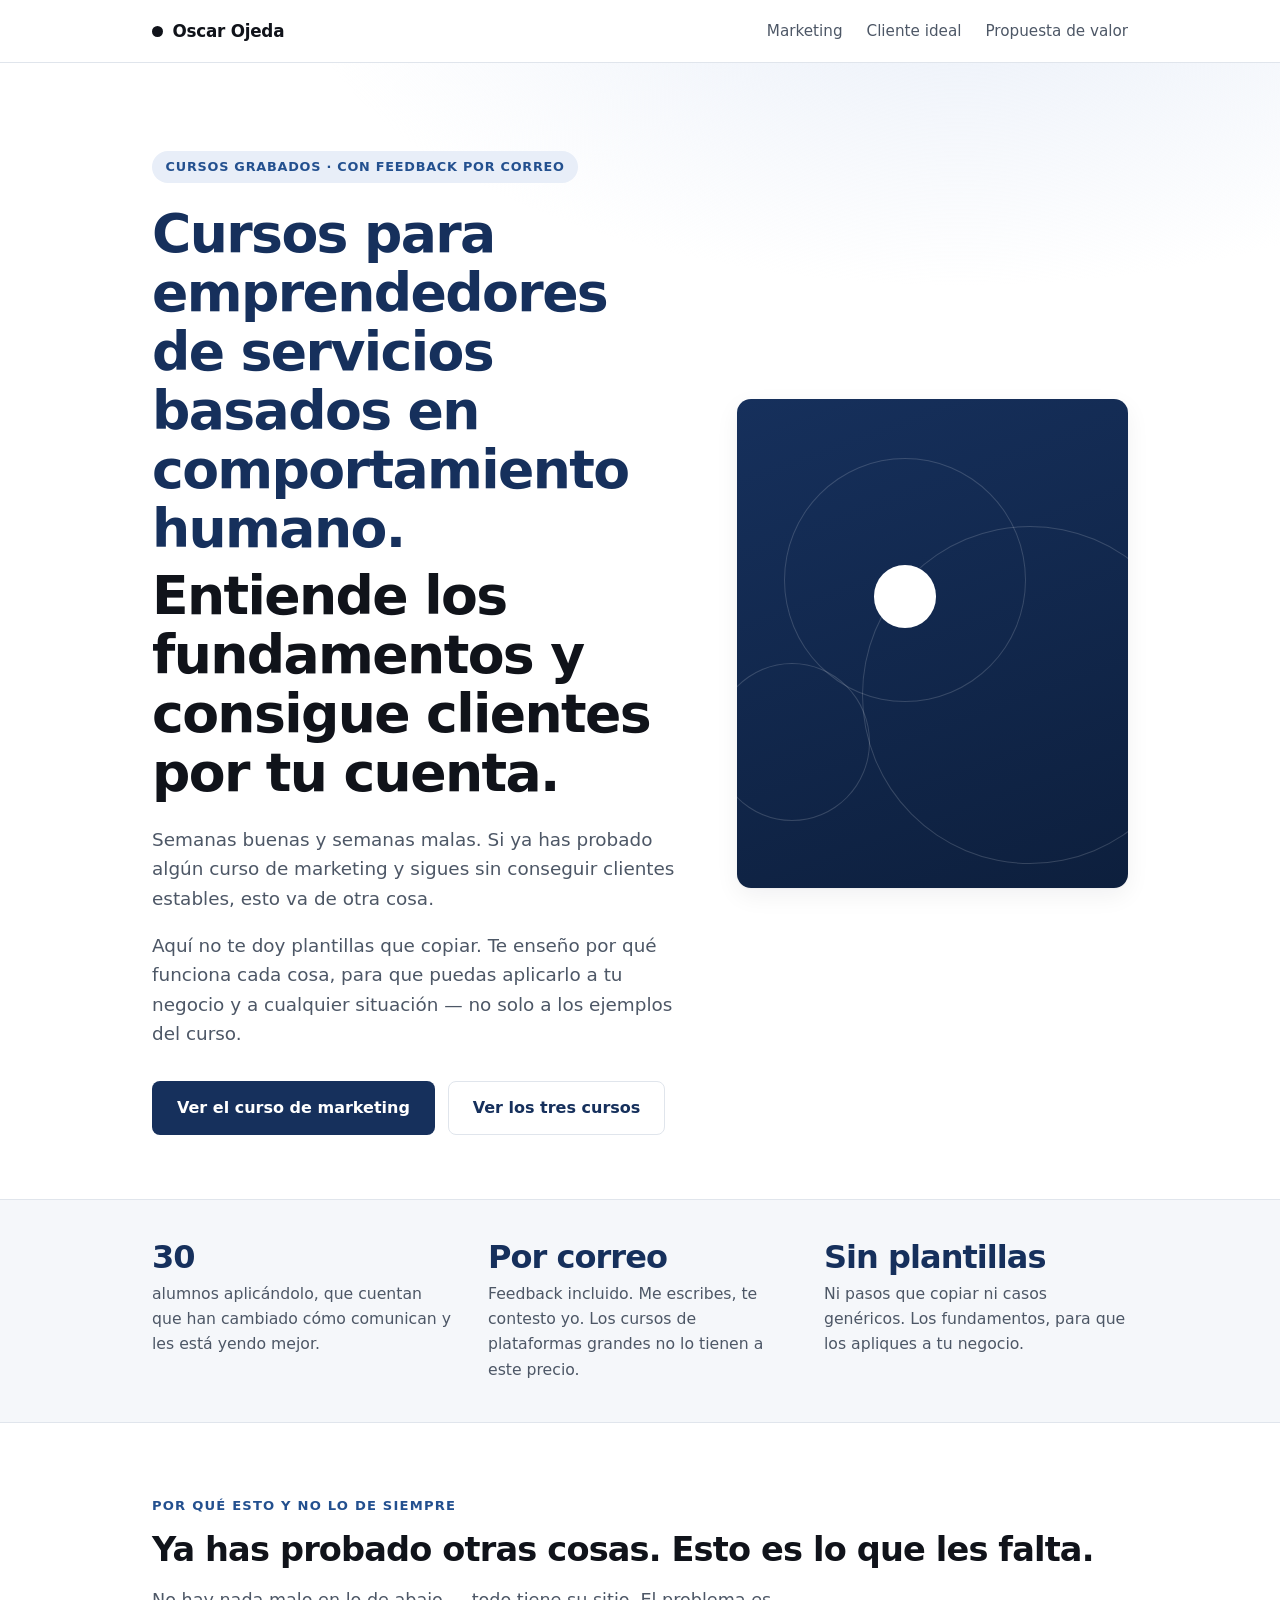
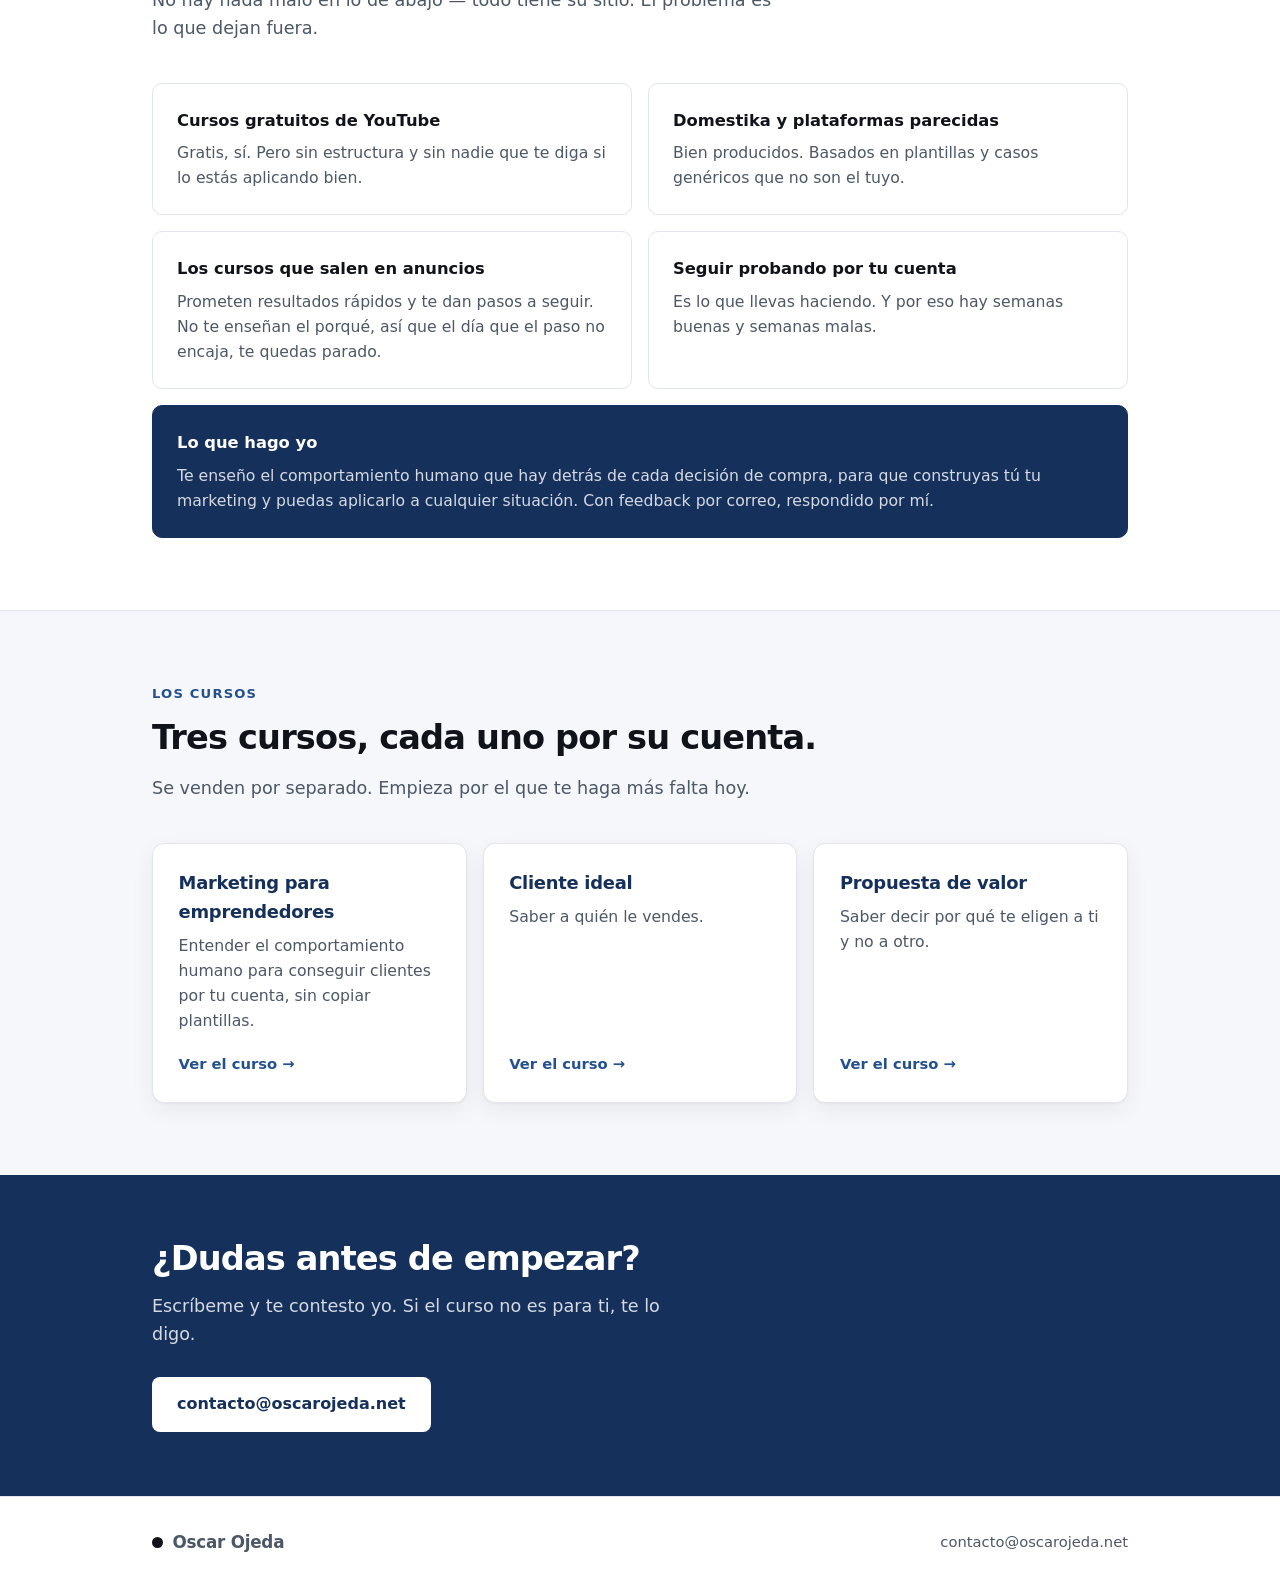
==== index.html @ 2d42b80d "La portada Portada real con el material de marca.md: titular, pruebas, comparación con las alternati" ====
<!doctype html>
<html lang="es">
<head>
<meta charset="utf-8">
<meta name="viewport" content="width=device-width, initial-scale=1">
<title>Oscar Ojeda — Cursos de marketing para emprendedores de servicios</title>
<meta name="description" content="Cursos para emprendedores de servicios basados en comportamiento humano. Sin plantillas que copiar: entiende los fundamentos y consigue clientes por tu cuenta.">
<style>
  :root {
    color-scheme: light;
    --fondo: #ffffff;
    --fondo-suave: #f5f7fa;
    --texto: #10131a;
    --texto-suave: #4d5766;
    --azul: #16305c;
    --azul-medio: #23508f;
    --azul-claro: #e8eef8;
    --linea: #e0e5ec;
    --sombra: 0 1px 2px rgba(16, 19, 26, 0.04), 0 8px 24px rgba(16, 19, 26, 0.06);
  }

  * { box-sizing: border-box; }
  html, body { margin: 0; padding: 0; }

  body {
    background: var(--fondo);
    color: var(--texto);
    font-family: system-ui, -apple-system, "Segoe UI", Roboto, "Helvetica Neue", Arial, sans-serif;
    font-size: 17px;
    line-height: 1.6;
    -webkit-font-smoothing: antialiased;
  }

  .contenedor {
    max-width: 64rem;
    margin: 0 auto;
    padding: 0 1.5rem;
  }

  .estrecho { max-width: 44rem; }

  a { color: inherit; }

  /* ---------- Cabecera ---------- */

  header {
    border-bottom: 1px solid var(--linea);
    position: sticky;
    top: 0;
    background: rgba(255, 255, 255, 0.92);
    backdrop-filter: blur(8px);
    z-index: 10;
  }

  .barra {
    display: flex;
    align-items: center;
    justify-content: space-between;
    gap: 1rem;
    padding: 1.1rem 0;
  }

  .marca {
    display: flex;
    align-items: center;
    gap: 0.6rem;
    font-weight: 600;
    font-size: 1.05rem;
    letter-spacing: -0.015em;
    text-decoration: none;
  }

  .punto {
    width: 11px;
    height: 11px;
    border-radius: 50%;
    background: var(--texto);
    flex-shrink: 0;
  }

  .barra nav {
    display: flex;
    gap: 1.5rem;
    font-size: 0.95rem;
  }

  .barra nav a {
    color: var(--texto-suave);
    text-decoration: none;
  }

  .barra nav a:hover { color: var(--azul-medio); }

  /* ---------- Hero ---------- */

  .hero {
    padding: 5.5rem 0 4rem;
    background:
      radial-gradient(60rem 30rem at 75% -10%, var(--azul-claro), transparent 70%),
      var(--fondo);
  }

  .hero-rejilla {
    display: grid;
    grid-template-columns: 1.15fr 0.85fr;
    gap: 3.5rem;
    align-items: center;
  }

  .etiqueta {
    display: inline-block;
    font-size: 0.8rem;
    font-weight: 600;
    letter-spacing: 0.06em;
    text-transform: uppercase;
    color: var(--azul-medio);
    background: var(--azul-claro);
    border-radius: 100px;
    padding: 0.35rem 0.85rem;
    margin-bottom: 1.4rem;
  }

  h1 {
    font-size: clamp(2.1rem, 4.6vw, 3.35rem);
    line-height: 1.1;
    letter-spacing: -0.03em;
    font-weight: 650;
    margin: 0 0 1.4rem;
    color: var(--azul);
  }

  h1 .remate {
    display: block;
    color: var(--texto);
    margin-top: 0.5rem;
  }

  .hero p {
    font-size: 1.15rem;
    color: var(--texto-suave);
    margin: 0 0 1.1rem;
  }

  .hero p:last-of-type { margin-bottom: 2rem; }

  .botones {
    display: flex;
    flex-wrap: wrap;
    gap: 0.8rem;
  }

  .boton {
    display: inline-block;
    padding: 0.85rem 1.5rem;
    border-radius: 8px;
    font-weight: 600;
    font-size: 1rem;
    text-decoration: none;
    border: 1px solid transparent;
  }

  .boton-primario {
    background: var(--azul);
    color: #ffffff;
  }

  .boton-primario:hover { background: var(--azul-medio); }

  .boton-secundario {
    background: var(--fondo);
    color: var(--azul);
    border-color: var(--linea);
  }

  .boton-secundario:hover { border-color: var(--azul-medio); }

  /* Composición gráfica del hero (el punto como identidad) */

  .figura {
    position: relative;
    aspect-ratio: 4 / 5;
    border-radius: 14px;
    background: linear-gradient(160deg, var(--azul) 0%, #0d1f3d 100%);
    overflow: hidden;
    box-shadow: var(--sombra);
  }

  .figura span {
    position: absolute;
    border-radius: 50%;
    border: 1px solid rgba(255, 255, 255, 0.16);
  }

  .aro-1 { width: 62%; height: 0; padding-bottom: 62%; top: 12%; left: 12%; }
  .aro-2 { width: 86%; height: 0; padding-bottom: 86%; top: 26%; left: 32%; }
  .aro-3 { width: 40%; height: 0; padding-bottom: 40%; top: 54%; left: -6%; }

  .figura .lleno {
    width: 16%;
    height: 0;
    padding-bottom: 16%;
    top: 34%;
    left: 35%;
    background: #ffffff;
    border: 0;
  }

  /* ---------- Pruebas ---------- */

  .pruebas {
    border-top: 1px solid var(--linea);
    border-bottom: 1px solid var(--linea);
    background: var(--fondo-suave);
    padding: 2.5rem 0;
  }

  .pruebas-rejilla {
    display: grid;
    grid-template-columns: repeat(3, 1fr);
    gap: 2rem;
  }

  .prueba .cifra {
    font-size: 2rem;
    font-weight: 650;
    letter-spacing: -0.03em;
    color: var(--azul);
    line-height: 1.1;
    display: block;
    margin-bottom: 0.35rem;
  }

  .prueba p {
    margin: 0;
    color: var(--texto-suave);
    font-size: 0.98rem;
  }

  /* ---------- Secciones ---------- */

  section.bloque { padding: 4.5rem 0; }

  .titulillo {
    font-size: 0.82rem;
    text-transform: uppercase;
    letter-spacing: 0.09em;
    font-weight: 600;
    color: var(--azul-medio);
    margin: 0 0 0.9rem;
  }

  h2 {
    font-size: clamp(1.55rem, 3vw, 2.1rem);
    line-height: 1.2;
    letter-spacing: -0.025em;
    font-weight: 650;
    margin: 0 0 1rem;
    color: var(--texto);
  }

  .entradilla {
    font-size: 1.1rem;
    color: var(--texto-suave);
    margin: 0 0 2.5rem;
    max-width: 40rem;
  }

  /* Alternativas */

  .alternativas {
    display: grid;
    grid-template-columns: repeat(2, 1fr);
    gap: 1rem;
  }

  .alternativa {
    padding: 1.5rem;
    background: var(--fondo);
    border: 1px solid var(--linea);
    border-radius: 10px;
  }

  .alternativa h3 {
    font-size: 1.02rem;
    font-weight: 600;
    margin: 0 0 0.4rem;
  }

  .alternativa p {
    margin: 0;
    color: var(--texto-suave);
    font-size: 0.98rem;
  }

  .alternativa.propia {
    background: var(--azul);
    border-color: var(--azul);
    color: #ffffff;
    grid-column: 1 / -1;
  }

  .alternativa.propia h3 { color: #ffffff; }

  .alternativa.propia p { color: rgba(255, 255, 255, 0.82); }

  /* Cursos */

  .cursos { background: var(--fondo-suave); border-top: 1px solid var(--linea); }

  .lista-cursos {
    display: grid;
    grid-template-columns: repeat(3, 1fr);
    gap: 1rem;
  }

  .curso {
    display: flex;
    flex-direction: column;
    padding: 1.6rem;
    background: var(--fondo);
    border: 1px solid var(--linea);
    border-radius: 12px;
    text-decoration: none;
    color: inherit;
    box-shadow: var(--sombra);
  }

  .curso:hover { border-color: var(--azul-medio); }

  .curso h3 {
    font-size: 1.12rem;
    font-weight: 600;
    margin: 0 0 0.4rem;
    color: var(--azul);
    letter-spacing: -0.015em;
  }

  .curso p {
    margin: 0 0 1.2rem;
    color: var(--texto-suave);
    font-size: 0.98rem;
    flex-grow: 1;
  }

  .curso .flecha {
    font-size: 0.92rem;
    font-weight: 600;
    color: var(--azul-medio);
  }

  /* Contacto */

  .contacto {
    background: var(--azul);
    color: #ffffff;
    padding: 4rem 0;
  }

  .contacto h2 { color: #ffffff; margin-bottom: 0.8rem; }

  .contacto p {
    color: rgba(255, 255, 255, 0.82);
    font-size: 1.1rem;
    margin: 0 0 1.8rem;
    max-width: 34rem;
  }

  .contacto .boton-primario {
    background: #ffffff;
    color: var(--azul);
  }

  .contacto .boton-primario:hover { background: var(--azul-claro); }

  /* Pie */

  footer {
    padding: 2rem 0;
    border-top: 1px solid var(--linea);
    color: var(--texto-suave);
    font-size: 0.92rem;
  }

  footer .barra { padding: 0; }

  /* ---------- Móvil ---------- */

  @media (max-width: 52rem) {
    .hero-rejilla { grid-template-columns: 1fr; gap: 2.5rem; }
    .figura { max-width: 20rem; aspect-ratio: 1 / 1; }
    .lista-cursos { grid-template-columns: 1fr; }
    .alternativas { grid-template-columns: 1fr; }
    .pruebas-rejilla { grid-template-columns: 1fr; gap: 1.5rem; }
  }

  @media (max-width: 34rem) {
    body { font-size: 16px; }
    .hero { padding: 3.5rem 0 3rem; }
    section.bloque { padding: 3.25rem 0; }
    .barra nav { display: none; }
    .boton { width: 100%; text-align: center; }
  }
</style>
</head>
<body>

  <header>
    <div class="contenedor">
      <div class="barra">
        <a class="marca" href="index.html">
          <span class="punto"></span>
          Oscar Ojeda
        </a>
        <nav>
          <a href="curso-marketing.html">Marketing</a>
          <a href="curso-cliente-ideal.html">Cliente ideal</a>
          <a href="curso-propuesta-de-valor.html">Propuesta de valor</a>
        </nav>
      </div>
    </div>
  </header>

  <main>

    <!-- Hero -->
    <section class="hero">
      <div class="contenedor">
        <div class="hero-rejilla">
          <div>
            <span class="etiqueta">Cursos grabados · con feedback por correo</span>
            <h1>
              Cursos para emprendedores de servicios basados en comportamiento humano.
              <span class="remate">Entiende los fundamentos y consigue clientes por tu cuenta.</span>
            </h1>
            <p>Semanas buenas y semanas malas. Si ya has probado algún curso de marketing y sigues sin conseguir clientes estables, esto va de otra cosa.</p>
            <p>Aquí no te doy plantillas que copiar. Te enseño por qué funciona cada cosa, para que puedas aplicarlo a tu negocio y a cualquier situación — no solo a los ejemplos del curso.</p>
            <div class="botones">
              <a class="boton boton-primario" href="curso-marketing.html">Ver el curso de marketing</a>
              <a class="boton boton-secundario" href="#cursos">Ver los tres cursos</a>
            </div>
          </div>
          <div class="figura">
            <span class="aro-1"></span>
            <span class="aro-2"></span>
            <span class="aro-3"></span>
            <span class="lleno"></span>
          </div>
        </div>
      </div>
    </section>

    <!-- Pruebas -->
    <section class="pruebas">
      <div class="contenedor">
        <div class="pruebas-rejilla">
          <div class="prueba">
            <span class="cifra">30</span>
            <p>alumnos aplicándolo, que cuentan que han cambiado cómo comunican y les está yendo mejor.</p>
          </div>
          <div class="prueba">
            <span class="cifra">Por correo</span>
            <p>Feedback incluido. Me escribes, te contesto yo. Los cursos de plataformas grandes no lo tienen a este precio.</p>
          </div>
          <div class="prueba">
            <span class="cifra">Sin plantillas</span>
            <p>Ni pasos que copiar ni casos genéricos. Los fundamentos, para que los apliques a tu negocio.</p>
          </div>
        </div>
      </div>
    </section>

    <!-- Alternativas -->
    <section class="bloque">
      <div class="contenedor">
        <p class="titulillo">Por qué esto y no lo de siempre</p>
        <h2>Ya has probado otras cosas. Esto es lo que les falta.</h2>
        <p class="entradilla">No hay nada malo en lo de abajo — todo tiene su sitio. El problema es lo que dejan fuera.</p>
        <div class="alternativas">
          <div class="alternativa">
            <h3>Cursos gratuitos de YouTube</h3>
            <p>Gratis, sí. Pero sin estructura y sin nadie que te diga si lo estás aplicando bien.</p>
          </div>
          <div class="alternativa">
            <h3>Domestika y plataformas parecidas</h3>
            <p>Bien producidos. Basados en plantillas y casos genéricos que no son el tuyo.</p>
          </div>
          <div class="alternativa">
            <h3>Los cursos que salen en anuncios</h3>
            <p>Prometen resultados rápidos y te dan pasos a seguir. No te enseñan el porqué, así que el día que el paso no encaja, te quedas parado.</p>
          </div>
          <div class="alternativa">
            <h3>Seguir probando por tu cuenta</h3>
            <p>Es lo que llevas haciendo. Y por eso hay semanas buenas y semanas malas.</p>
          </div>
          <div class="alternativa propia">
            <h3>Lo que hago yo</h3>
            <p>Te enseño el comportamiento humano que hay detrás de cada decisión de compra, para que construyas tú tu marketing y puedas aplicarlo a cualquier situación. Con feedback por correo, respondido por mí.</p>
          </div>
        </div>
      </div>
    </section>

    <!-- Cursos -->
    <section class="bloque cursos" id="cursos">
      <div class="contenedor">
        <p class="titulillo">Los cursos</p>
        <h2>Tres cursos, cada uno por su cuenta.</h2>
        <p class="entradilla">Se venden por separado. Empieza por el que te haga más falta hoy.</p>
        <div class="lista-cursos">

          <a class="curso" href="curso-marketing.html">
            <h3>Marketing para emprendedores</h3>
            <p>Entender el comportamiento humano para conseguir clientes por tu cuenta, sin copiar plantillas.</p>
            <span class="flecha">Ver el curso →</span>
          </a>

          <a class="curso" href="curso-cliente-ideal.html">
            <h3>Cliente ideal</h3>
            <p>Saber a quién le vendes.</p>
            <span class="flecha">Ver el curso →</span>
          </a>

          <a class="curso" href="curso-propuesta-de-valor.html">
            <h3>Propuesta de valor</h3>
            <p>Saber decir por qué te eligen a ti y no a otro.</p>
            <span class="flecha">Ver el curso →</span>
          </a>

        </div>
      </div>
    </section>

    <!-- Contacto -->
    <section class="contacto">
      <div class="contenedor">
        <h2>¿Dudas antes de empezar?</h2>
        <p>Escríbeme y te contesto yo. Si el curso no es para ti, te lo digo.</p>
        <a class="boton boton-primario" href="mailto:contacto@oscarojeda.net">contacto@oscarojeda.net</a>
      </div>
    </section>

  </main>

  <footer>
    <div class="contenedor">
      <div class="barra">
        <a class="marca" href="index.html">
          <span class="punto"></span>
          Oscar Ojeda
        </a>
        <span>contacto@oscarojeda.net</span>
      </div>
    </div>
  </footer>

</body>
</html>
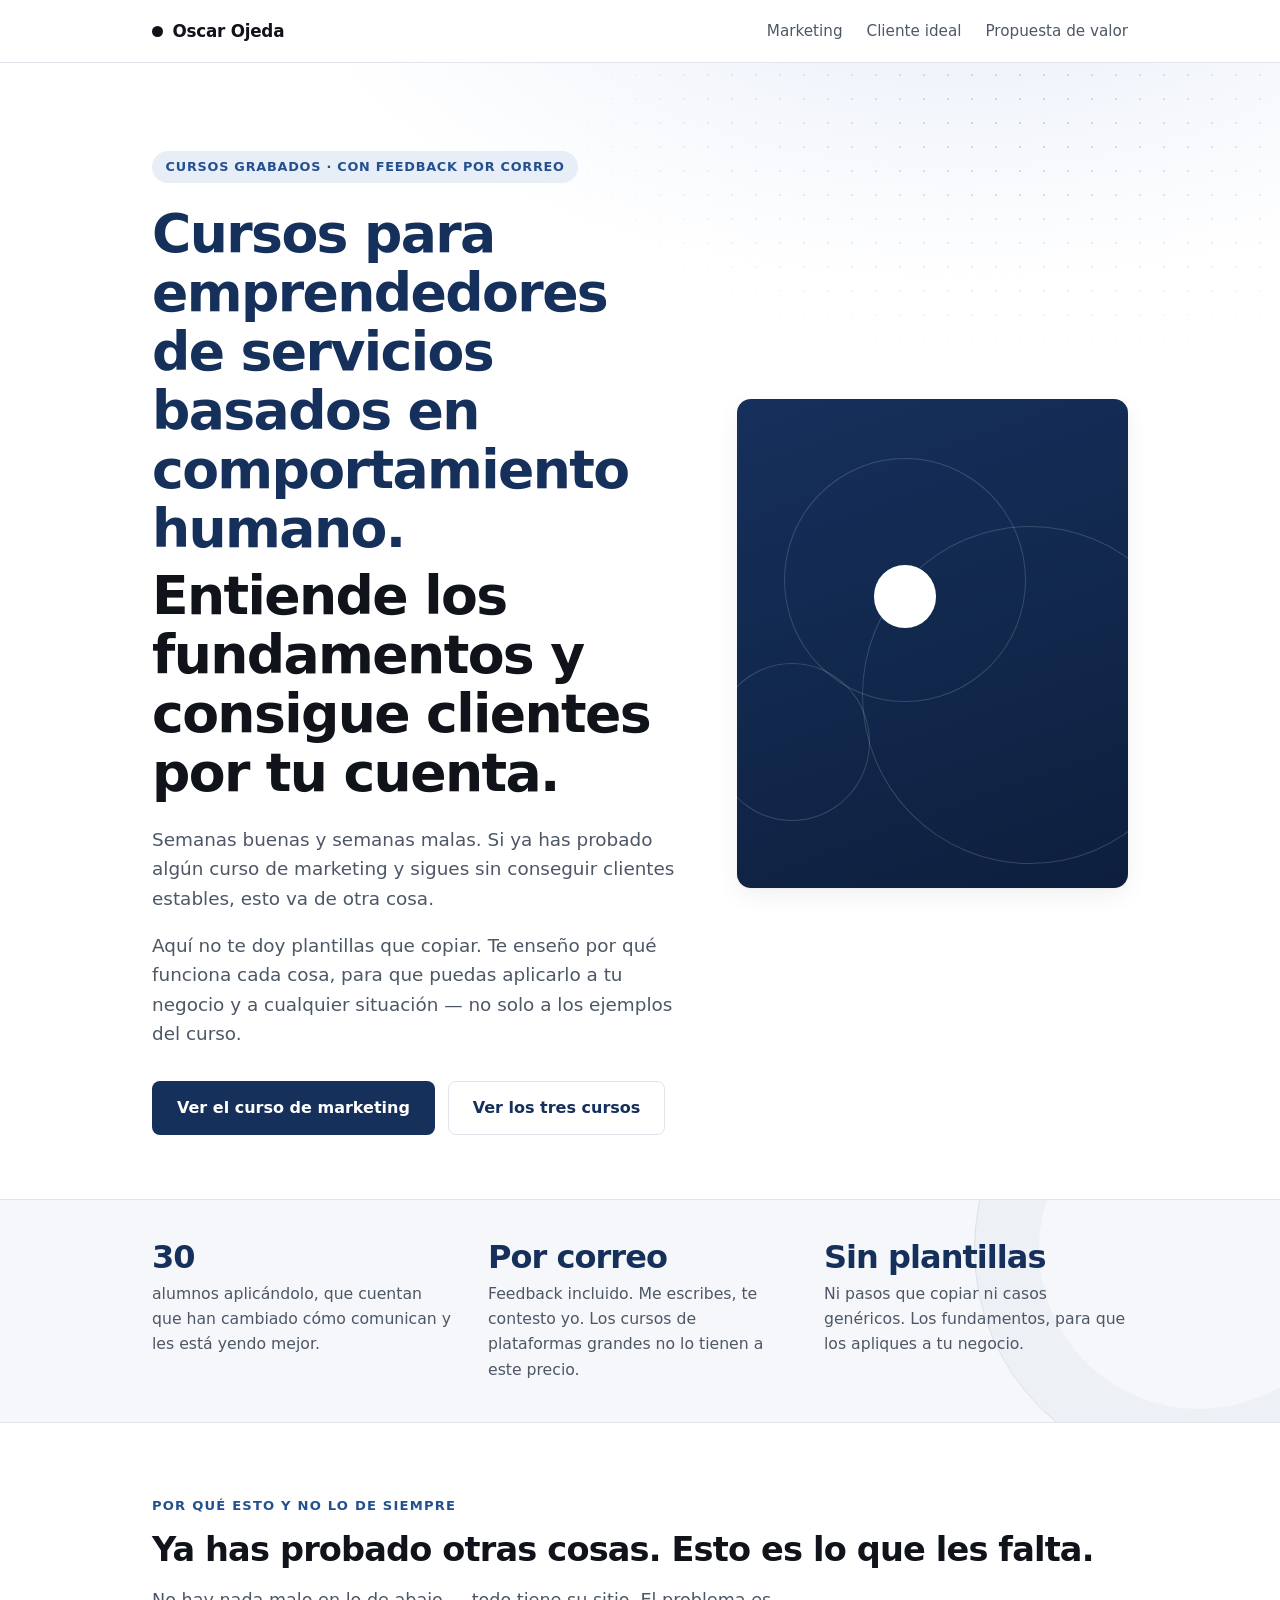
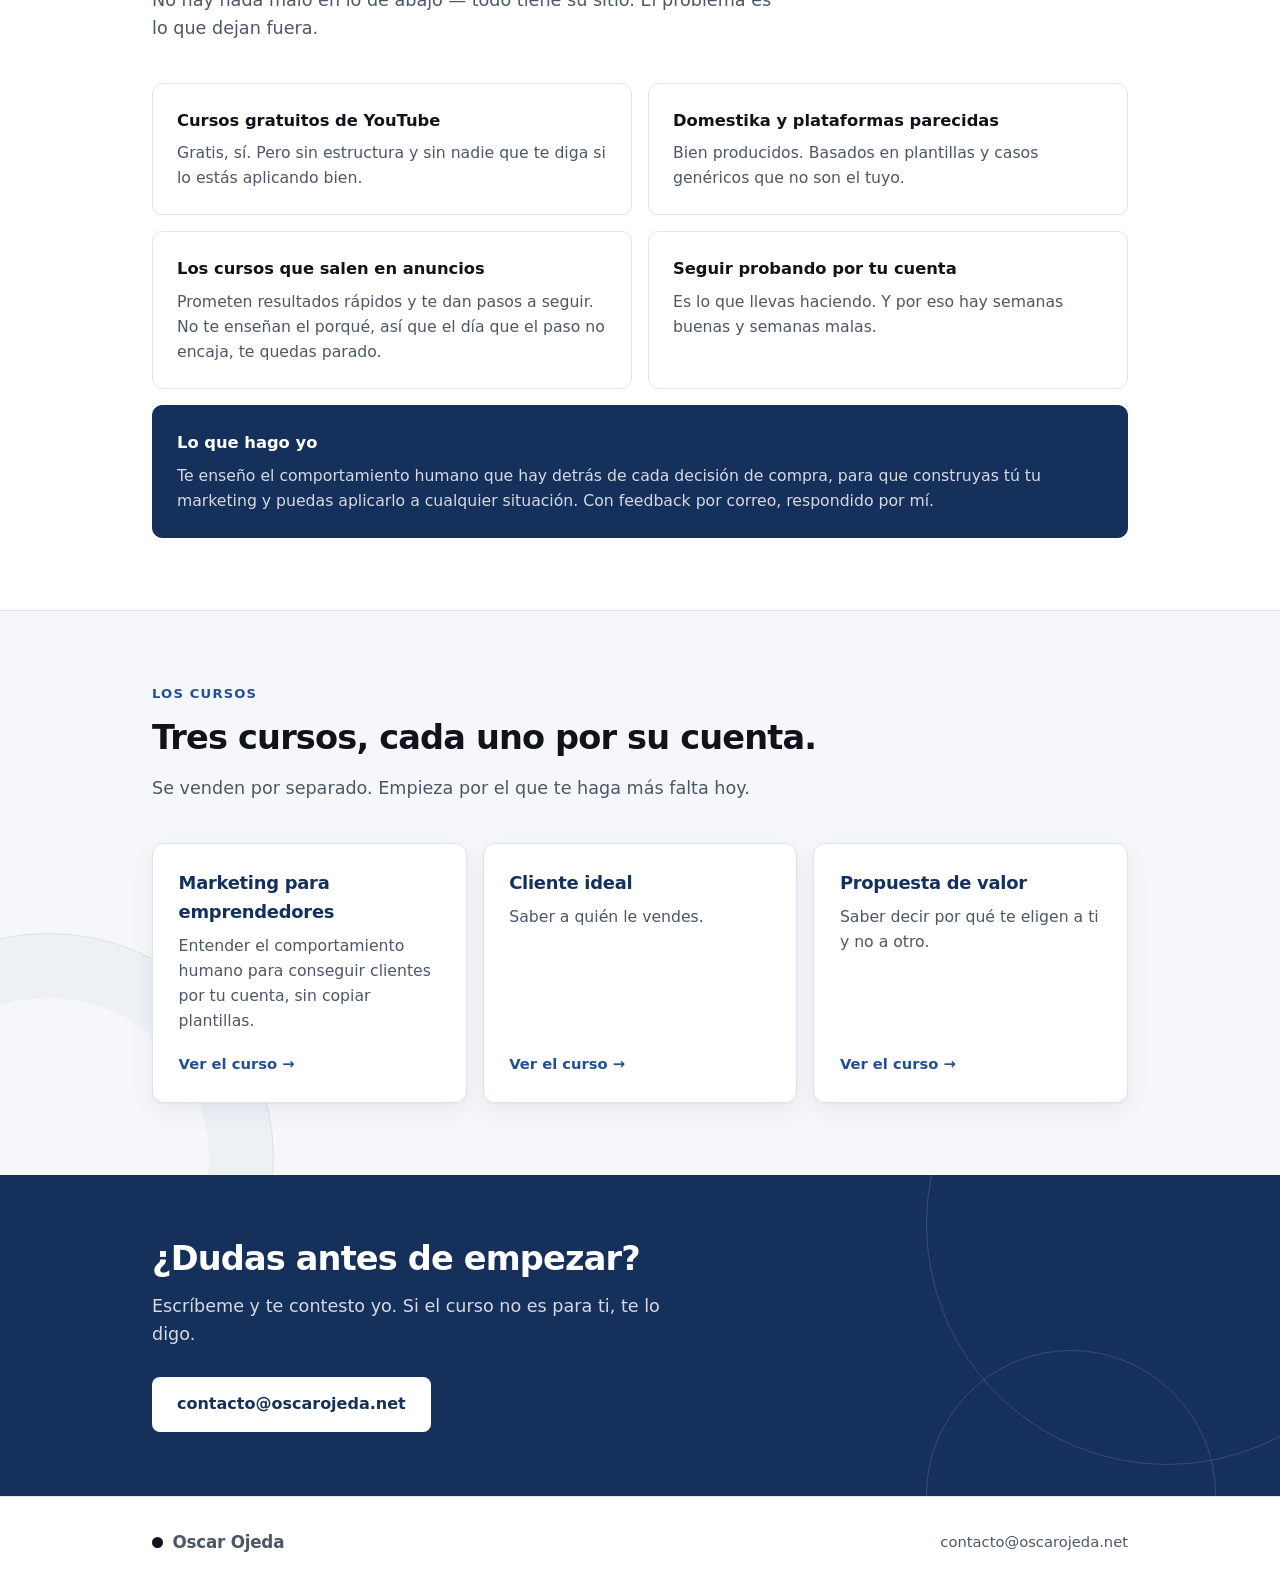
==== commit e8cc8f72: "Las páginas de servicio Tres páginas, una por curso, con el esqueleto dolor - deseo - contenido - co" ====
--- a/index.html
+++ b/index.html
@@ -100,6 +100,57 @@
       var(--fondo);
   }
 
+  /* Fondo decorativo: retícula de puntos y aros, dibujados con CSS */
+
+  .hero, .pruebas, .cursos, .contacto {
+    position: relative;
+    overflow: hidden;
+  }
+
+  .hero > *, .pruebas > *, .cursos > *, .contacto > * {
+    position: relative;
+    z-index: 1;
+  }
+
+  .hero::before {
+    content: "";
+    position: absolute;
+    inset: 0;
+    background-image: radial-gradient(circle, rgba(22, 48, 92, 0.18) 1px, transparent 1px);
+    background-size: 24px 24px;
+    -webkit-mask-image: radial-gradient(44rem 22rem at 80% 6%, #000, transparent 72%);
+    mask-image: radial-gradient(44rem 22rem at 80% 6%, #000, transparent 72%);
+    pointer-events: none;
+  }
+
+  .pruebas::before,
+  .cursos::before {
+    content: "";
+    position: absolute;
+    width: 28rem;
+    height: 28rem;
+    right: -9rem;
+    top: -11rem;
+    border-radius: 50%;
+    border: 1px solid rgba(22, 48, 92, 0.11);
+    box-shadow: inset 0 0 0 4rem rgba(22, 48, 92, 0.03);
+    pointer-events: none;
+  }
+
+  .cursos::before { left: -11rem; right: auto; top: auto; bottom: -13rem; }
+
+  .contacto::before,
+  .contacto::after {
+    content: "";
+    position: absolute;
+    border-radius: 50%;
+    border: 1px solid rgba(255, 255, 255, 0.14);
+    pointer-events: none;
+  }
+
+  .contacto::before { width: 30rem; height: 30rem; right: -8rem; top: -12rem; }
+  .contacto::after { width: 18rem; height: 18rem; right: 4rem; bottom: -9rem; }
+
   .hero-rejilla {
     display: grid;
     grid-template-columns: 1.15fr 0.85fr;
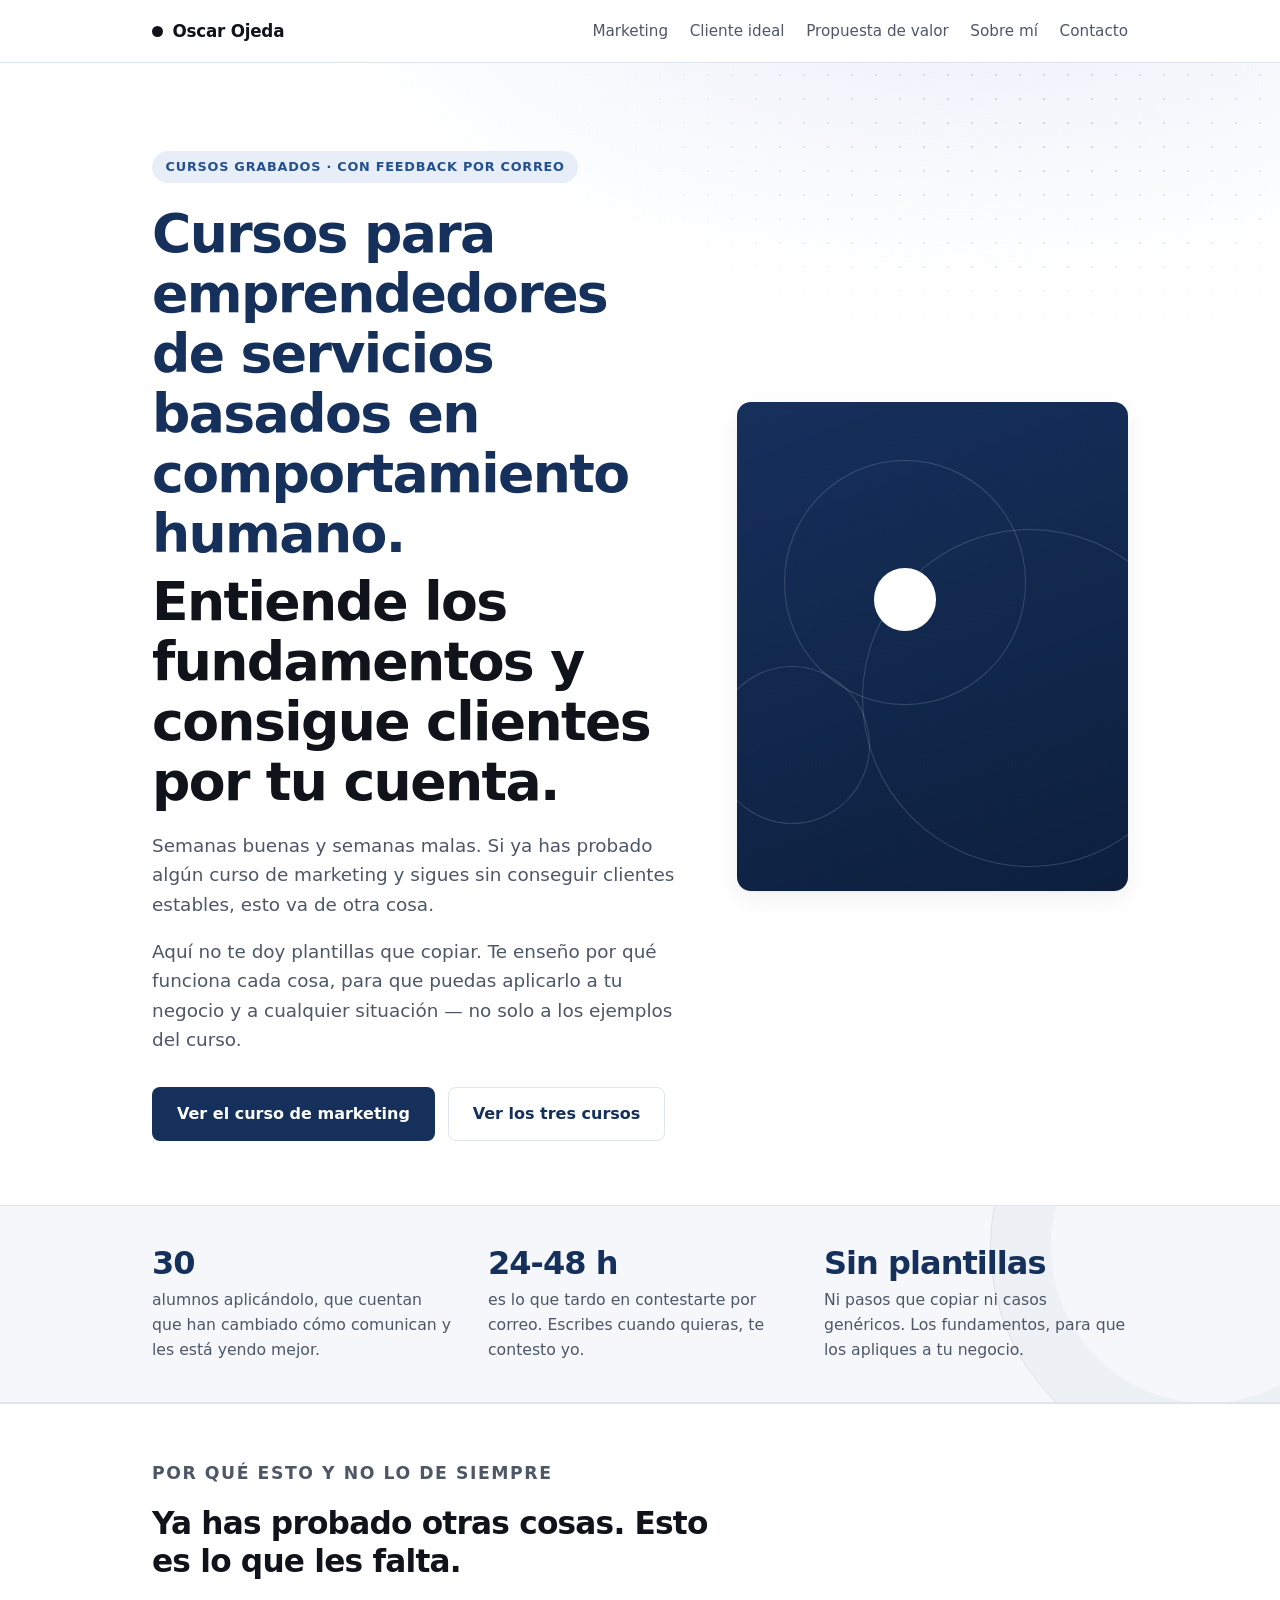
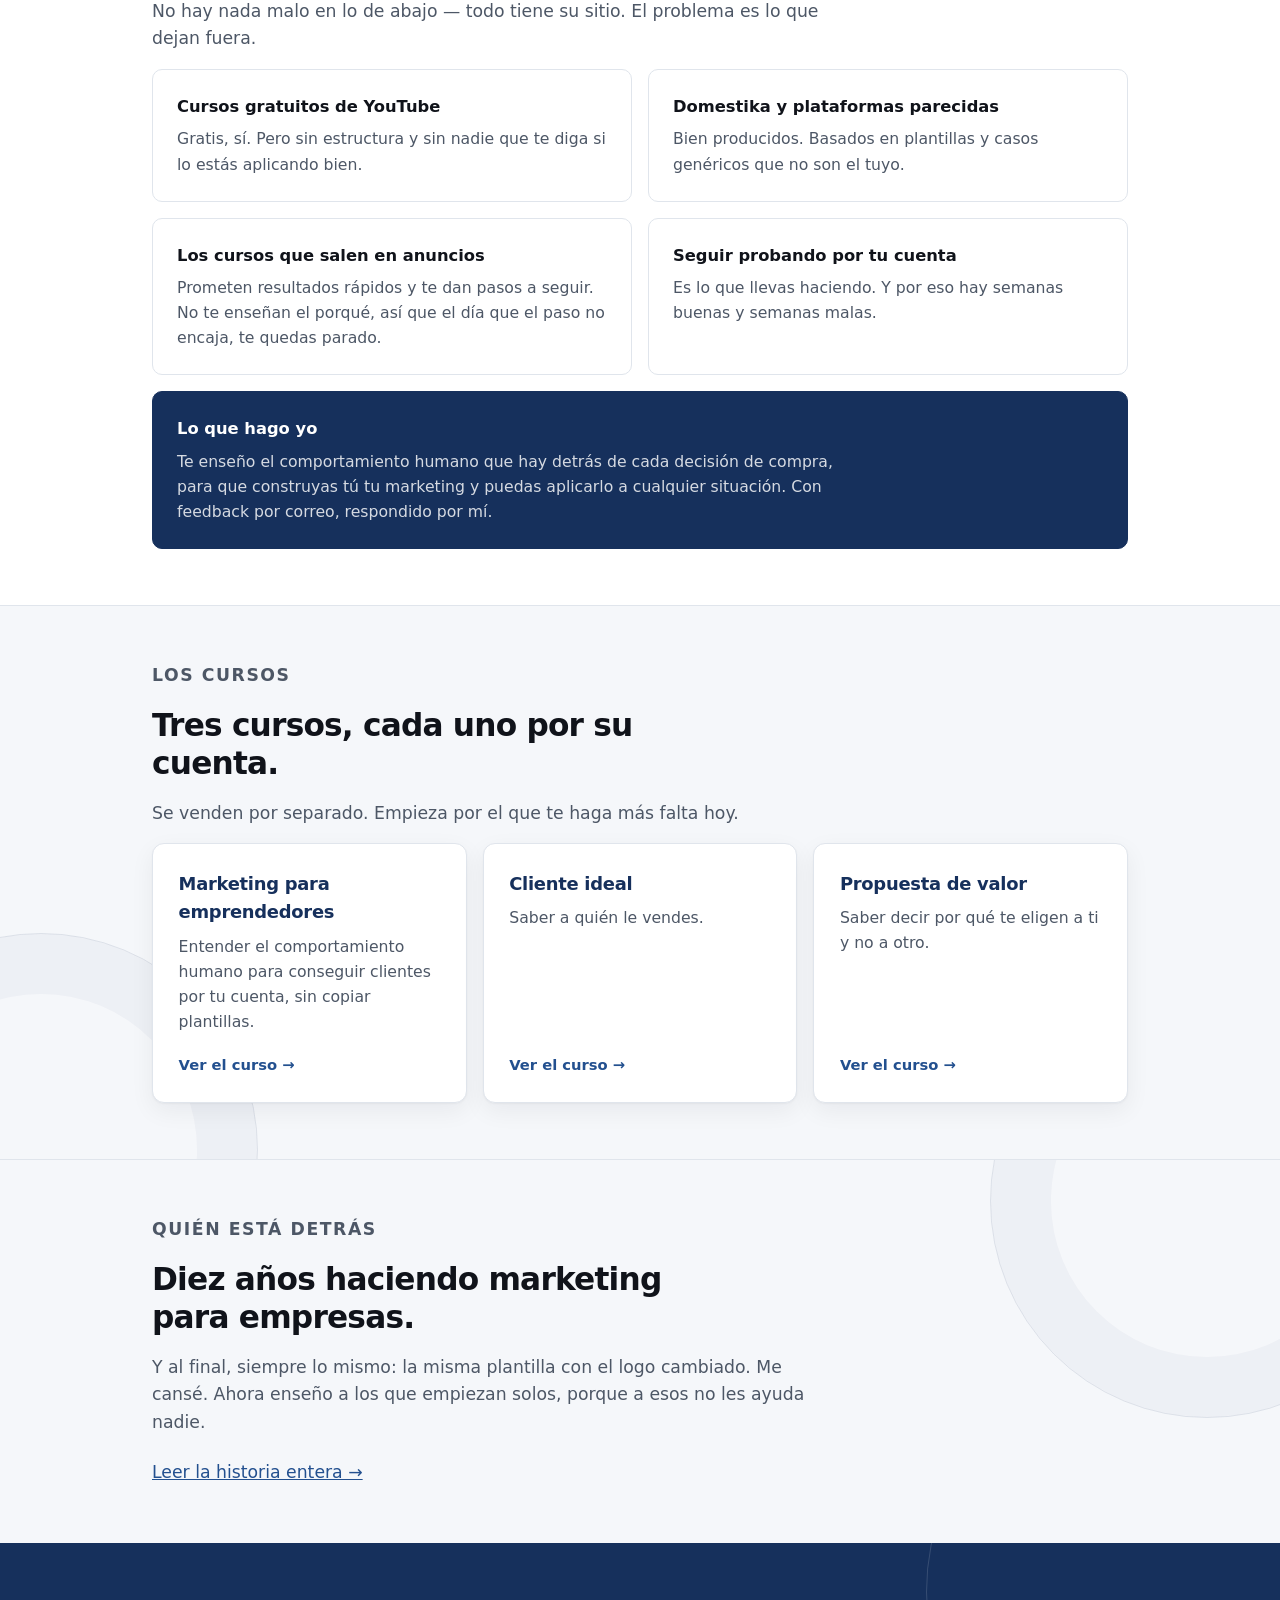
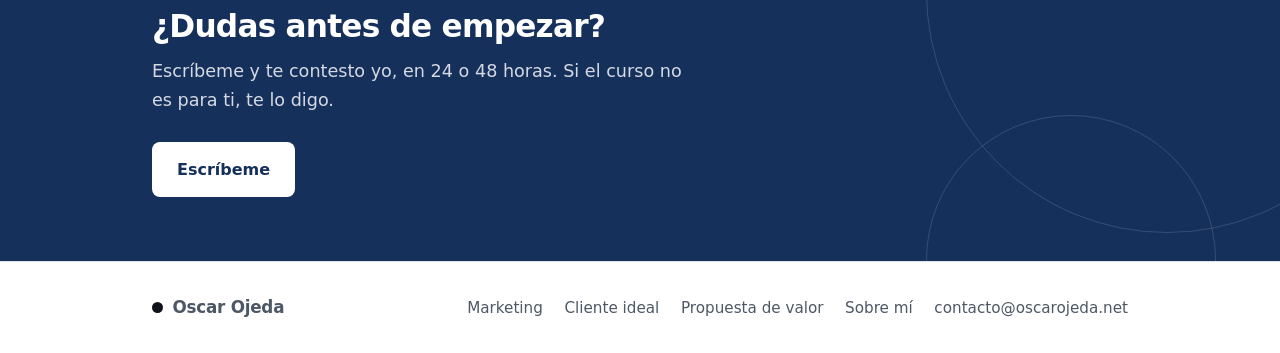
==== commit 7781a22b: "Los remates Contacto y sobre mí, favicon con el punto de marca, títulos y descripciones propios en l" ====
--- a/index.html
+++ b/index.html
@@ -3,455 +3,10 @@
 <head>
 <meta charset="utf-8">
 <meta name="viewport" content="width=device-width, initial-scale=1">
-<title>Oscar Ojeda — Cursos de marketing para emprendedores de servicios</title>
-<meta name="description" content="Cursos para emprendedores de servicios basados en comportamiento humano. Sin plantillas que copiar: entiende los fundamentos y consigue clientes por tu cuenta.">
-<style>
-  :root {
-    color-scheme: light;
-    --fondo: #ffffff;
-    --fondo-suave: #f5f7fa;
-    --texto: #10131a;
-    --texto-suave: #4d5766;
-    --azul: #16305c;
-    --azul-medio: #23508f;
-    --azul-claro: #e8eef8;
-    --linea: #e0e5ec;
-    --sombra: 0 1px 2px rgba(16, 19, 26, 0.04), 0 8px 24px rgba(16, 19, 26, 0.06);
-  }
-
-  * { box-sizing: border-box; }
-  html, body { margin: 0; padding: 0; }
-
-  body {
-    background: var(--fondo);
-    color: var(--texto);
-    font-family: system-ui, -apple-system, "Segoe UI", Roboto, "Helvetica Neue", Arial, sans-serif;
-    font-size: 17px;
-    line-height: 1.6;
-    -webkit-font-smoothing: antialiased;
-  }
-
-  .contenedor {
-    max-width: 64rem;
-    margin: 0 auto;
-    padding: 0 1.5rem;
-  }
-
-  .estrecho { max-width: 44rem; }
-
-  a { color: inherit; }
-
-  /* ---------- Cabecera ---------- */
-
-  header {
-    border-bottom: 1px solid var(--linea);
-    position: sticky;
-    top: 0;
-    background: rgba(255, 255, 255, 0.92);
-    backdrop-filter: blur(8px);
-    z-index: 10;
-  }
-
-  .barra {
-    display: flex;
-    align-items: center;
-    justify-content: space-between;
-    gap: 1rem;
-    padding: 1.1rem 0;
-  }
-
-  .marca {
-    display: flex;
-    align-items: center;
-    gap: 0.6rem;
-    font-weight: 600;
-    font-size: 1.05rem;
-    letter-spacing: -0.015em;
-    text-decoration: none;
-  }
-
-  .punto {
-    width: 11px;
-    height: 11px;
-    border-radius: 50%;
-    background: var(--texto);
-    flex-shrink: 0;
-  }
-
-  .barra nav {
-    display: flex;
-    gap: 1.5rem;
-    font-size: 0.95rem;
-  }
-
-  .barra nav a {
-    color: var(--texto-suave);
-    text-decoration: none;
-  }
-
-  .barra nav a:hover { color: var(--azul-medio); }
-
-  /* ---------- Hero ---------- */
-
-  .hero {
-    padding: 5.5rem 0 4rem;
-    background:
-      radial-gradient(60rem 30rem at 75% -10%, var(--azul-claro), transparent 70%),
-      var(--fondo);
-  }
-
-  /* Fondo decorativo: retícula de puntos y aros, dibujados con CSS */
-
-  .hero, .pruebas, .cursos, .contacto {
-    position: relative;
-    overflow: hidden;
-  }
-
-  .hero > *, .pruebas > *, .cursos > *, .contacto > * {
-    position: relative;
-    z-index: 1;
-  }
-
-  .hero::before {
-    content: "";
-    position: absolute;
-    inset: 0;
-    background-image: radial-gradient(circle, rgba(22, 48, 92, 0.18) 1px, transparent 1px);
-    background-size: 24px 24px;
-    -webkit-mask-image: radial-gradient(44rem 22rem at 80% 6%, #000, transparent 72%);
-    mask-image: radial-gradient(44rem 22rem at 80% 6%, #000, transparent 72%);
-    pointer-events: none;
-  }
-
-  .pruebas::before,
-  .cursos::before {
-    content: "";
-    position: absolute;
-    width: 28rem;
-    height: 28rem;
-    right: -9rem;
-    top: -11rem;
-    border-radius: 50%;
-    border: 1px solid rgba(22, 48, 92, 0.11);
-    box-shadow: inset 0 0 0 4rem rgba(22, 48, 92, 0.03);
-    pointer-events: none;
-  }
-
-  .cursos::before { left: -11rem; right: auto; top: auto; bottom: -13rem; }
-
-  .contacto::before,
-  .contacto::after {
-    content: "";
-    position: absolute;
-    border-radius: 50%;
-    border: 1px solid rgba(255, 255, 255, 0.14);
-    pointer-events: none;
-  }
-
-  .contacto::before { width: 30rem; height: 30rem; right: -8rem; top: -12rem; }
-  .contacto::after { width: 18rem; height: 18rem; right: 4rem; bottom: -9rem; }
-
-  .hero-rejilla {
-    display: grid;
-    grid-template-columns: 1.15fr 0.85fr;
-    gap: 3.5rem;
-    align-items: center;
-  }
-
-  .etiqueta {
-    display: inline-block;
-    font-size: 0.8rem;
-    font-weight: 600;
-    letter-spacing: 0.06em;
-    text-transform: uppercase;
-    color: var(--azul-medio);
-    background: var(--azul-claro);
-    border-radius: 100px;
-    padding: 0.35rem 0.85rem;
-    margin-bottom: 1.4rem;
-  }
-
-  h1 {
-    font-size: clamp(2.1rem, 4.6vw, 3.35rem);
-    line-height: 1.1;
-    letter-spacing: -0.03em;
-    font-weight: 650;
-    margin: 0 0 1.4rem;
-    color: var(--azul);
-  }
-
-  h1 .remate {
-    display: block;
-    color: var(--texto);
-    margin-top: 0.5rem;
-  }
-
-  .hero p {
-    font-size: 1.15rem;
-    color: var(--texto-suave);
-    margin: 0 0 1.1rem;
-  }
-
-  .hero p:last-of-type { margin-bottom: 2rem; }
-
-  .botones {
-    display: flex;
-    flex-wrap: wrap;
-    gap: 0.8rem;
-  }
-
-  .boton {
-    display: inline-block;
-    padding: 0.85rem 1.5rem;
-    border-radius: 8px;
-    font-weight: 600;
-    font-size: 1rem;
-    text-decoration: none;
-    border: 1px solid transparent;
-  }
-
-  .boton-primario {
-    background: var(--azul);
-    color: #ffffff;
-  }
-
-  .boton-primario:hover { background: var(--azul-medio); }
-
-  .boton-secundario {
-    background: var(--fondo);
-    color: var(--azul);
-    border-color: var(--linea);
-  }
-
-  .boton-secundario:hover { border-color: var(--azul-medio); }
-
-  /* Composición gráfica del hero (el punto como identidad) */
-
-  .figura {
-    position: relative;
-    aspect-ratio: 4 / 5;
-    border-radius: 14px;
-    background: linear-gradient(160deg, var(--azul) 0%, #0d1f3d 100%);
-    overflow: hidden;
-    box-shadow: var(--sombra);
-  }
-
-  .figura span {
-    position: absolute;
-    border-radius: 50%;
-    border: 1px solid rgba(255, 255, 255, 0.16);
-  }
-
-  .aro-1 { width: 62%; height: 0; padding-bottom: 62%; top: 12%; left: 12%; }
-  .aro-2 { width: 86%; height: 0; padding-bottom: 86%; top: 26%; left: 32%; }
-  .aro-3 { width: 40%; height: 0; padding-bottom: 40%; top: 54%; left: -6%; }
-
-  .figura .lleno {
-    width: 16%;
-    height: 0;
-    padding-bottom: 16%;
-    top: 34%;
-    left: 35%;
-    background: #ffffff;
-    border: 0;
-  }
-
-  /* ---------- Pruebas ---------- */
-
-  .pruebas {
-    border-top: 1px solid var(--linea);
-    border-bottom: 1px solid var(--linea);
-    background: var(--fondo-suave);
-    padding: 2.5rem 0;
-  }
-
-  .pruebas-rejilla {
-    display: grid;
-    grid-template-columns: repeat(3, 1fr);
-    gap: 2rem;
-  }
-
-  .prueba .cifra {
-    font-size: 2rem;
-    font-weight: 650;
-    letter-spacing: -0.03em;
-    color: var(--azul);
-    line-height: 1.1;
-    display: block;
-    margin-bottom: 0.35rem;
-  }
-
-  .prueba p {
-    margin: 0;
-    color: var(--texto-suave);
-    font-size: 0.98rem;
-  }
-
-  /* ---------- Secciones ---------- */
-
-  section.bloque { padding: 4.5rem 0; }
-
-  .titulillo {
-    font-size: 0.82rem;
-    text-transform: uppercase;
-    letter-spacing: 0.09em;
-    font-weight: 600;
-    color: var(--azul-medio);
-    margin: 0 0 0.9rem;
-  }
-
-  h2 {
-    font-size: clamp(1.55rem, 3vw, 2.1rem);
-    line-height: 1.2;
-    letter-spacing: -0.025em;
-    font-weight: 650;
-    margin: 0 0 1rem;
-    color: var(--texto);
-  }
-
-  .entradilla {
-    font-size: 1.1rem;
-    color: var(--texto-suave);
-    margin: 0 0 2.5rem;
-    max-width: 40rem;
-  }
-
-  /* Alternativas */
-
-  .alternativas {
-    display: grid;
-    grid-template-columns: repeat(2, 1fr);
-    gap: 1rem;
-  }
-
-  .alternativa {
-    padding: 1.5rem;
-    background: var(--fondo);
-    border: 1px solid var(--linea);
-    border-radius: 10px;
-  }
-
-  .alternativa h3 {
-    font-size: 1.02rem;
-    font-weight: 600;
-    margin: 0 0 0.4rem;
-  }
-
-  .alternativa p {
-    margin: 0;
-    color: var(--texto-suave);
-    font-size: 0.98rem;
-  }
-
-  .alternativa.propia {
-    background: var(--azul);
-    border-color: var(--azul);
-    color: #ffffff;
-    grid-column: 1 / -1;
-  }
-
-  .alternativa.propia h3 { color: #ffffff; }
-
-  .alternativa.propia p { color: rgba(255, 255, 255, 0.82); }
-
-  /* Cursos */
-
-  .cursos { background: var(--fondo-suave); border-top: 1px solid var(--linea); }
-
-  .lista-cursos {
-    display: grid;
-    grid-template-columns: repeat(3, 1fr);
-    gap: 1rem;
-  }
-
-  .curso {
-    display: flex;
-    flex-direction: column;
-    padding: 1.6rem;
-    background: var(--fondo);
-    border: 1px solid var(--linea);
-    border-radius: 12px;
-    text-decoration: none;
-    color: inherit;
-    box-shadow: var(--sombra);
-  }
-
-  .curso:hover { border-color: var(--azul-medio); }
-
-  .curso h3 {
-    font-size: 1.12rem;
-    font-weight: 600;
-    margin: 0 0 0.4rem;
-    color: var(--azul);
-    letter-spacing: -0.015em;
-  }
-
-  .curso p {
-    margin: 0 0 1.2rem;
-    color: var(--texto-suave);
-    font-size: 0.98rem;
-    flex-grow: 1;
-  }
-
-  .curso .flecha {
-    font-size: 0.92rem;
-    font-weight: 600;
-    color: var(--azul-medio);
-  }
-
-  /* Contacto */
-
-  .contacto {
-    background: var(--azul);
-    color: #ffffff;
-    padding: 4rem 0;
-  }
-
-  .contacto h2 { color: #ffffff; margin-bottom: 0.8rem; }
-
-  .contacto p {
-    color: rgba(255, 255, 255, 0.82);
-    font-size: 1.1rem;
-    margin: 0 0 1.8rem;
-    max-width: 34rem;
-  }
-
-  .contacto .boton-primario {
-    background: #ffffff;
-    color: var(--azul);
-  }
-
-  .contacto .boton-primario:hover { background: var(--azul-claro); }
-
-  /* Pie */
-
-  footer {
-    padding: 2rem 0;
-    border-top: 1px solid var(--linea);
-    color: var(--texto-suave);
-    font-size: 0.92rem;
-  }
-
-  footer .barra { padding: 0; }
-
-  /* ---------- Móvil ---------- */
-
-  @media (max-width: 52rem) {
-    .hero-rejilla { grid-template-columns: 1fr; gap: 2.5rem; }
-    .figura { max-width: 20rem; aspect-ratio: 1 / 1; }
-    .lista-cursos { grid-template-columns: 1fr; }
-    .alternativas { grid-template-columns: 1fr; }
-    .pruebas-rejilla { grid-template-columns: 1fr; gap: 1.5rem; }
-  }
-
-  @media (max-width: 34rem) {
-    body { font-size: 16px; }
-    .hero { padding: 3.5rem 0 3rem; }
-    section.bloque { padding: 3.25rem 0; }
-    .barra nav { display: none; }
-    .boton { width: 100%; text-align: center; }
-  }
-</style>
+<title>Cursos de marketing para emprendedores de servicios — Oscar Ojeda</title>
+<meta name="description" content="Cursos basados en comportamiento humano para emprendedores de servicios. Sin plantillas que copiar: entiende los fundamentos y consigue clientes por tu cuenta. Feedback por correo en 24-48 horas.">
+<link rel="icon" href="favicon.svg" type="image/svg+xml">
+<link rel="stylesheet" href="estilos.css">
 </head>
 <body>
 
@@ -466,6 +21,8 @@
           <a href="curso-marketing.html">Marketing</a>
           <a href="curso-cliente-ideal.html">Cliente ideal</a>
           <a href="curso-propuesta-de-valor.html">Propuesta de valor</a>
+          <a href="sobre-mi.html">Sobre mí</a>
+          <a href="contacto.html">Contacto</a>
         </nav>
       </div>
     </div>
@@ -509,8 +66,8 @@
             <p>alumnos aplicándolo, que cuentan que han cambiado cómo comunican y les está yendo mejor.</p>
           </div>
           <div class="prueba">
-            <span class="cifra">Por correo</span>
-            <p>Feedback incluido. Me escribes, te contesto yo. Los cursos de plataformas grandes no lo tienen a este precio.</p>
+            <span class="cifra">24-48 h</span>
+            <p>es lo que tardo en contestarte por correo. Escribes cuando quieras, te contesto yo.</p>
           </div>
           <div class="prueba">
             <span class="cifra">Sin plantillas</span>
@@ -581,12 +138,24 @@
       </div>
     </section>
 
+    <!-- Quién está detrás -->
+    <section class="bloque suave">
+      <div class="contenedor">
+        <p class="titulillo">Quién está detrás</p>
+        <h2>Diez años haciendo marketing para empresas.</h2>
+        <p>Y al final, siempre lo mismo: la misma plantilla con el logo cambiado. Me cansé. Ahora enseño a los que empiezan solos, porque a esos no les ayuda nadie.</p>
+        <p style="margin-top:1.4rem"><a href="sobre-mi.html">Leer la historia entera →</a></p>
+      </div>
+    </section>
+
     <!-- Contacto -->
     <section class="contacto">
       <div class="contenedor">
         <h2>¿Dudas antes de empezar?</h2>
-        <p>Escríbeme y te contesto yo. Si el curso no es para ti, te lo digo.</p>
-        <a class="boton boton-primario" href="mailto:contacto@oscarojeda.net">contacto@oscarojeda.net</a>
+        <p>Escríbeme y te contesto yo, en 24 o 48 horas. Si el curso no es para ti, te lo digo.</p>
+        <div class="botones">
+          <a class="boton boton-primario" href="contacto.html">Escríbeme</a>
+        </div>
       </div>
     </section>
 
@@ -599,7 +168,13 @@
           <span class="punto"></span>
           Oscar Ojeda
         </a>
-        <span>contacto@oscarojeda.net</span>
+        <nav>
+          <a href="curso-marketing.html">Marketing</a>
+          <a href="curso-cliente-ideal.html">Cliente ideal</a>
+          <a href="curso-propuesta-de-valor.html">Propuesta de valor</a>
+          <a href="sobre-mi.html">Sobre mí</a>
+          <a href="contacto.html">contacto@oscarojeda.net</a>
+        </nav>
       </div>
     </div>
   </footer>
--- a/estilos.css
+++ b/estilos.css
@@ -0,0 +1,567 @@
+/* Estilos comunes de la web de Oscar Ojeda.
+   Un solo sitio para todo: cambiar un color aquí lo cambia en las seis páginas. */
+
+:root {
+  color-scheme: light;
+  --fondo: #ffffff;
+  --fondo-suave: #f5f7fa;
+  --texto: #10131a;
+  --texto-suave: #4d5766;
+  --azul: #16305c;
+  --azul-medio: #23508f;
+  --azul-claro: #e8eef8;
+  --linea: #e0e5ec;
+  --sombra: 0 1px 2px rgba(16, 19, 26, 0.04), 0 8px 24px rgba(16, 19, 26, 0.06);
+}
+
+* { box-sizing: border-box; }
+html, body { margin: 0; padding: 0; }
+
+body {
+  background: var(--fondo);
+  color: var(--texto);
+  font-family: system-ui, -apple-system, "Segoe UI", Roboto, "Helvetica Neue", Arial, sans-serif;
+  font-size: 17px;
+  line-height: 1.6;
+  -webkit-font-smoothing: antialiased;
+}
+
+.contenedor { max-width: 64rem; margin: 0 auto; padding: 0 1.5rem; }
+
+a { color: inherit; }
+
+/* ---------- Cabecera y pie ---------- */
+
+header {
+  border-bottom: 1px solid var(--linea);
+  position: sticky;
+  top: 0;
+  background: rgba(255, 255, 255, 0.92);
+  backdrop-filter: blur(8px);
+  z-index: 10;
+}
+
+.barra {
+  display: flex;
+  align-items: center;
+  justify-content: space-between;
+  gap: 1rem;
+  padding: 1.1rem 0;
+}
+
+.marca {
+  display: flex;
+  align-items: center;
+  gap: 0.6rem;
+  font-weight: 600;
+  font-size: 1.05rem;
+  letter-spacing: -0.015em;
+  text-decoration: none;
+}
+
+.punto {
+  width: 11px;
+  height: 11px;
+  border-radius: 50%;
+  background: var(--texto);
+  flex-shrink: 0;
+}
+
+.barra nav { display: flex; gap: 1.35rem; font-size: 0.95rem; }
+.barra nav a { color: var(--texto-suave); text-decoration: none; white-space: nowrap; }
+.barra nav a:hover { color: var(--azul-medio); }
+.barra nav a.activo { color: var(--azul); font-weight: 600; }
+
+footer {
+  padding: 2rem 0;
+  border-top: 1px solid var(--linea);
+  color: var(--texto-suave);
+  font-size: 0.92rem;
+}
+
+footer .barra { padding: 0; flex-wrap: wrap; }
+footer nav { display: flex; gap: 1.2rem; flex-wrap: wrap; }
+footer nav a { color: var(--texto-suave); text-decoration: none; }
+footer nav a:hover { color: var(--azul-medio); }
+
+/* ---------- Migas ---------- */
+
+.migas { padding: 1.5rem 0 0; font-size: 0.92rem; color: var(--texto-suave); }
+.migas a { color: var(--azul-medio); text-decoration: none; }
+.migas a:hover { text-decoration: underline; }
+
+/* ---------- Titulares ---------- */
+
+h1 {
+  font-size: clamp(2rem, 4.2vw, 3rem);
+  line-height: 1.12;
+  letter-spacing: -0.03em;
+  font-weight: 650;
+  margin: 0 0 1.2rem;
+  color: var(--azul);
+  max-width: 22ch;
+}
+
+h2 {
+  font-size: clamp(1.45rem, 2.8vw, 1.95rem);
+  line-height: 1.22;
+  letter-spacing: -0.025em;
+  font-weight: 650;
+  margin: 0 0 1.1rem;
+  color: var(--texto);
+  max-width: 26ch;
+}
+
+.titulillo {
+  font-size: 0.82rem;
+  text-transform: uppercase;
+  letter-spacing: 0.09em;
+  font-weight: 600;
+  color: var(--azul-medio);
+  margin: 0 0 0.9rem;
+}
+
+.etiqueta {
+  display: inline-block;
+  font-size: 0.8rem;
+  font-weight: 600;
+  letter-spacing: 0.06em;
+  text-transform: uppercase;
+  color: var(--azul-medio);
+  background: var(--azul-claro);
+  border-radius: 100px;
+  padding: 0.35rem 0.85rem;
+  margin-bottom: 1.3rem;
+}
+
+/* ---------- Botones ---------- */
+
+.boton {
+  display: inline-block;
+  padding: 0.85rem 1.5rem;
+  border-radius: 8px;
+  font-weight: 600;
+  font-size: 1rem;
+  text-decoration: none;
+  border: 1px solid transparent;
+}
+
+.boton-primario { background: var(--azul); color: #ffffff; }
+.boton-primario:hover { background: var(--azul-medio); }
+
+.boton-secundario {
+  background: var(--fondo);
+  color: var(--azul);
+  border-color: var(--linea);
+}
+
+.boton-secundario:hover { border-color: var(--azul-medio); }
+
+.botones { display: flex; flex-wrap: wrap; gap: 0.8rem; }
+
+/* ---------- Secciones ---------- */
+
+section.bloque { padding: 3.5rem 0; border-top: 1px solid var(--linea); }
+section.bloque.suave { background: var(--fondo-suave); }
+
+.bloque p {
+  font-size: 1.08rem;
+  color: var(--texto-suave);
+  margin: 0 0 1rem;
+  max-width: 42rem;
+}
+
+.bloque p:last-child { margin-bottom: 0; }
+.bloque p strong { color: var(--texto); font-weight: 600; }
+.bloque a { color: var(--azul-medio); }
+
+.entradilla {
+  font-size: 1.1rem;
+  color: var(--texto-suave);
+  margin: 0 0 2.5rem;
+  max-width: 40rem;
+}
+
+/* ---------- Portada: hero ---------- */
+
+.hero {
+  padding: 5.5rem 0 4rem;
+  background:
+    radial-gradient(60rem 30rem at 75% -10%, var(--azul-claro), transparent 70%),
+    var(--fondo);
+}
+
+.hero-rejilla {
+  display: grid;
+  grid-template-columns: 1.15fr 0.85fr;
+  gap: 3.5rem;
+  align-items: center;
+}
+
+.hero h1 { font-size: clamp(2.1rem, 4.6vw, 3.35rem); max-width: none; }
+
+h1 .remate { display: block; color: var(--texto); margin-top: 0.5rem; }
+
+.hero p {
+  font-size: 1.15rem;
+  color: var(--texto-suave);
+  margin: 0 0 1.1rem;
+}
+
+.hero p:last-of-type { margin-bottom: 2rem; }
+
+.figura {
+  position: relative;
+  aspect-ratio: 4 / 5;
+  border-radius: 14px;
+  background: linear-gradient(160deg, var(--azul) 0%, #0d1f3d 100%);
+  overflow: hidden;
+  box-shadow: var(--sombra);
+}
+
+.figura span {
+  position: absolute;
+  border-radius: 50%;
+  border: 1px solid rgba(255, 255, 255, 0.16);
+}
+
+.aro-1 { width: 62%; height: 0; padding-bottom: 62%; top: 12%; left: 12%; }
+.aro-2 { width: 86%; height: 0; padding-bottom: 86%; top: 26%; left: 32%; }
+.aro-3 { width: 40%; height: 0; padding-bottom: 40%; top: 54%; left: -6%; }
+
+.figura .lleno {
+  width: 16%;
+  height: 0;
+  padding-bottom: 16%;
+  top: 34%;
+  left: 35%;
+  background: #ffffff;
+  border: 0;
+}
+
+/* ---------- Portada: pruebas ---------- */
+
+.pruebas {
+  border-top: 1px solid var(--linea);
+  border-bottom: 1px solid var(--linea);
+  background: var(--fondo-suave);
+  padding: 2.5rem 0;
+}
+
+.pruebas-rejilla { display: grid; grid-template-columns: repeat(3, 1fr); gap: 2rem; }
+
+.prueba .cifra {
+  font-size: 2rem;
+  font-weight: 650;
+  letter-spacing: -0.03em;
+  color: var(--azul);
+  line-height: 1.1;
+  display: block;
+  margin-bottom: 0.35rem;
+}
+
+.prueba p { margin: 0; color: var(--texto-suave); font-size: 0.98rem; }
+
+/* ---------- Portada: alternativas ---------- */
+
+.alternativas { display: grid; grid-template-columns: repeat(2, 1fr); gap: 1rem; }
+
+.alternativa {
+  padding: 1.5rem;
+  background: var(--fondo);
+  border: 1px solid var(--linea);
+  border-radius: 10px;
+}
+
+.alternativa h3 { font-size: 1.02rem; font-weight: 600; margin: 0 0 0.4rem; }
+.alternativa p { margin: 0; color: var(--texto-suave); font-size: 0.98rem; }
+
+.alternativa.propia {
+  background: var(--azul);
+  border-color: var(--azul);
+  color: #ffffff;
+  grid-column: 1 / -1;
+}
+
+.alternativa.propia h3 { color: #ffffff; }
+.alternativa.propia p { color: rgba(255, 255, 255, 0.82); }
+
+/* ---------- Tarjetas de curso ---------- */
+
+.cursos { background: var(--fondo-suave); border-top: 1px solid var(--linea); }
+
+.lista-cursos { display: grid; grid-template-columns: repeat(3, 1fr); gap: 1rem; }
+
+.curso {
+  display: flex;
+  flex-direction: column;
+  padding: 1.6rem;
+  background: var(--fondo);
+  border: 1px solid var(--linea);
+  border-radius: 12px;
+  text-decoration: none;
+  color: inherit;
+  box-shadow: var(--sombra);
+}
+
+.curso:hover { border-color: var(--azul-medio); }
+
+.curso h3 {
+  font-size: 1.12rem;
+  font-weight: 600;
+  margin: 0 0 0.4rem;
+  color: var(--azul);
+  letter-spacing: -0.015em;
+}
+
+.curso p {
+  margin: 0 0 1.2rem;
+  color: var(--texto-suave);
+  font-size: 0.98rem;
+  flex-grow: 1;
+}
+
+.curso .flecha { font-size: 0.92rem; font-weight: 600; color: var(--azul-medio); }
+
+/* ---------- Páginas de curso ---------- */
+
+.cabecera-curso {
+  padding: 2rem 0 3.5rem;
+  background:
+    radial-gradient(55rem 26rem at 70% -20%, var(--azul-claro), transparent 70%),
+    var(--fondo);
+}
+
+.cabecera-curso .entradilla {
+  font-size: 1.18rem;
+  color: var(--texto-suave);
+  margin: 0;
+  max-width: 40rem;
+}
+
+.lecciones { margin: 0; padding: 0; list-style: none; counter-reset: leccion; }
+
+.leccion {
+  counter-increment: leccion;
+  position: relative;
+  padding: 1.35rem 0 1.35rem 3.4rem;
+  border-bottom: 1px solid var(--linea);
+}
+
+.leccion:first-child { border-top: 1px solid var(--linea); }
+
+.leccion::before {
+  content: counter(leccion);
+  position: absolute;
+  left: 0;
+  top: 1.35rem;
+  width: 2.2rem;
+  height: 2.2rem;
+  border-radius: 50%;
+  background: var(--azul);
+  color: #ffffff;
+  font-size: 0.92rem;
+  font-weight: 650;
+  display: flex;
+  align-items: center;
+  justify-content: center;
+}
+
+.leccion h3 {
+  font-size: 1.08rem;
+  font-weight: 600;
+  margin: 0 0 0.25rem;
+  color: var(--texto);
+  letter-spacing: -0.01em;
+}
+
+.leccion p { margin: 0; font-size: 1rem; color: var(--texto-suave); }
+
+.nota-lecciones { margin-top: 1.5rem; }
+
+/* ---------- Bloque destacado en azul ---------- */
+
+.destacado {
+  background: var(--azul);
+  color: #ffffff;
+  border-radius: 12px;
+  padding: 2rem;
+  box-shadow: var(--sombra);
+}
+
+.destacado h2 { color: #ffffff; margin-bottom: 0.8rem; }
+.destacado p { color: rgba(255, 255, 255, 0.84); }
+.destacado p strong { color: #ffffff; }
+
+.destacado .dato {
+  display: inline-block;
+  font-size: 1.9rem;
+  font-weight: 650;
+  letter-spacing: -0.03em;
+  margin-bottom: 0.3rem;
+}
+
+/* ---------- Contacto ---------- */
+
+.contacto { background: var(--azul); color: #ffffff; padding: 4rem 0; }
+.contacto h2 { color: #ffffff; margin-bottom: 0.8rem; }
+
+.contacto p {
+  color: rgba(255, 255, 255, 0.82);
+  font-size: 1.1rem;
+  margin: 0 0 1.8rem;
+  max-width: 34rem;
+}
+
+.contacto .boton-primario { background: #ffffff; color: var(--azul); }
+.contacto .boton-primario:hover { background: var(--azul-claro); }
+
+/* Variante clara del cierre de contacto, en las páginas de curso */
+
+.bloque.contacto {
+  background: var(--fondo-suave);
+  color: var(--texto);
+  padding: 3.5rem 0;
+}
+
+.bloque.contacto h2 { color: var(--texto); }
+.bloque.contacto p { color: var(--texto-suave); }
+.bloque.contacto .boton-primario { background: var(--azul); color: #ffffff; }
+.bloque.contacto .boton-primario:hover { background: var(--azul-medio); }
+
+/* Correo grande de la página de contacto */
+
+.correo-grande {
+  display: block;
+  font-size: clamp(1.15rem, 3.4vw, 1.85rem);
+  font-weight: 650;
+  letter-spacing: -0.025em;
+  color: var(--azul);
+  word-break: break-word;
+  margin: 0 0 1.6rem;
+}
+
+/* ---------- Otros cursos ---------- */
+
+.otros { display: grid; grid-template-columns: repeat(2, 1fr); gap: 1rem; }
+
+.otro {
+  display: block;
+  padding: 1.5rem;
+  background: var(--fondo);
+  border: 1px solid var(--linea);
+  border-radius: 12px;
+  text-decoration: none;
+  color: inherit;
+  box-shadow: var(--sombra);
+}
+
+.otro:hover { border-color: var(--azul-medio); }
+
+.otro h3 {
+  font-size: 1.1rem;
+  font-weight: 600;
+  margin: 0 0 0.35rem;
+  color: var(--azul);
+  letter-spacing: -0.015em;
+}
+
+.otro p { margin: 0 0 0.9rem; color: var(--texto-suave); font-size: 0.98rem; }
+.otro .flecha { font-size: 0.92rem; font-weight: 600; color: var(--azul-medio); }
+
+.volver { margin-top: 1.5rem; font-size: 0.98rem; }
+.volver a { color: var(--azul-medio); font-weight: 500; }
+
+/* ---------- Fondos decorativos, dibujados con CSS ---------- */
+
+.hero, .pruebas, .cursos, .contacto, .cabecera-curso, section.bloque.suave {
+  position: relative;
+  overflow: hidden;
+}
+
+.hero > *, .pruebas > *, .cursos > *, .contacto > *,
+.cabecera-curso > *, section.bloque.suave > * {
+  position: relative;
+  z-index: 1;
+}
+
+.hero::before,
+.cabecera-curso::before {
+  content: "";
+  position: absolute;
+  inset: 0;
+  background-image: radial-gradient(circle, rgba(22, 48, 92, 0.18) 1px, transparent 1px);
+  background-size: 24px 24px;
+  -webkit-mask-image: radial-gradient(42rem 21rem at 80% 6%, #000, transparent 72%);
+  mask-image: radial-gradient(42rem 21rem at 80% 6%, #000, transparent 72%);
+  pointer-events: none;
+}
+
+.pruebas::before,
+.cursos::before,
+section.bloque.suave::before {
+  content: "";
+  position: absolute;
+  width: 27rem;
+  height: 27rem;
+  right: -9rem;
+  top: -11rem;
+  border-radius: 50%;
+  border: 1px solid rgba(22, 48, 92, 0.11);
+  box-shadow: inset 0 0 0 3.75rem rgba(22, 48, 92, 0.03);
+  pointer-events: none;
+}
+
+.cursos::before { left: -11rem; right: auto; top: auto; bottom: -13rem; }
+
+.contacto:not(.bloque)::before,
+.contacto:not(.bloque)::after {
+  content: "";
+  position: absolute;
+  border-radius: 50%;
+  border: 1px solid rgba(255, 255, 255, 0.14);
+  pointer-events: none;
+}
+
+.contacto:not(.bloque)::before { width: 30rem; height: 30rem; right: -8rem; top: -12rem; }
+.contacto:not(.bloque)::after { width: 18rem; height: 18rem; right: 4rem; bottom: -9rem; }
+
+.destacado { position: relative; overflow: hidden; }
+.destacado > * { position: relative; z-index: 1; }
+
+.destacado::before,
+.destacado::after {
+  content: "";
+  position: absolute;
+  border-radius: 50%;
+  border: 1px solid rgba(255, 255, 255, 0.15);
+  pointer-events: none;
+}
+
+.destacado::before { width: 24rem; height: 24rem; right: -7rem; top: -10rem; }
+.destacado::after { width: 14rem; height: 14rem; right: 3rem; bottom: -8rem; }
+
+/* ---------- Móvil ---------- */
+
+@media (max-width: 52rem) {
+  .hero-rejilla { grid-template-columns: 1fr; gap: 2.5rem; }
+  .figura { max-width: 20rem; aspect-ratio: 1 / 1; }
+  .lista-cursos { grid-template-columns: 1fr; }
+  .alternativas { grid-template-columns: 1fr; }
+  .pruebas-rejilla { grid-template-columns: 1fr; gap: 1.5rem; }
+  .otros { grid-template-columns: 1fr; }
+  .barra nav { gap: 1rem; font-size: 0.9rem; }
+}
+
+@media (max-width: 40rem) {
+  .barra nav { display: none; }
+}
+
+@media (max-width: 34rem) {
+  body { font-size: 16px; }
+  .hero { padding: 3.5rem 0 3rem; }
+  section.bloque { padding: 2.75rem 0; }
+  .destacado { padding: 1.5rem; }
+  .boton { width: 100%; text-align: center; }
+  footer .barra { flex-direction: column; align-items: flex-start; gap: 0.8rem; }
+}
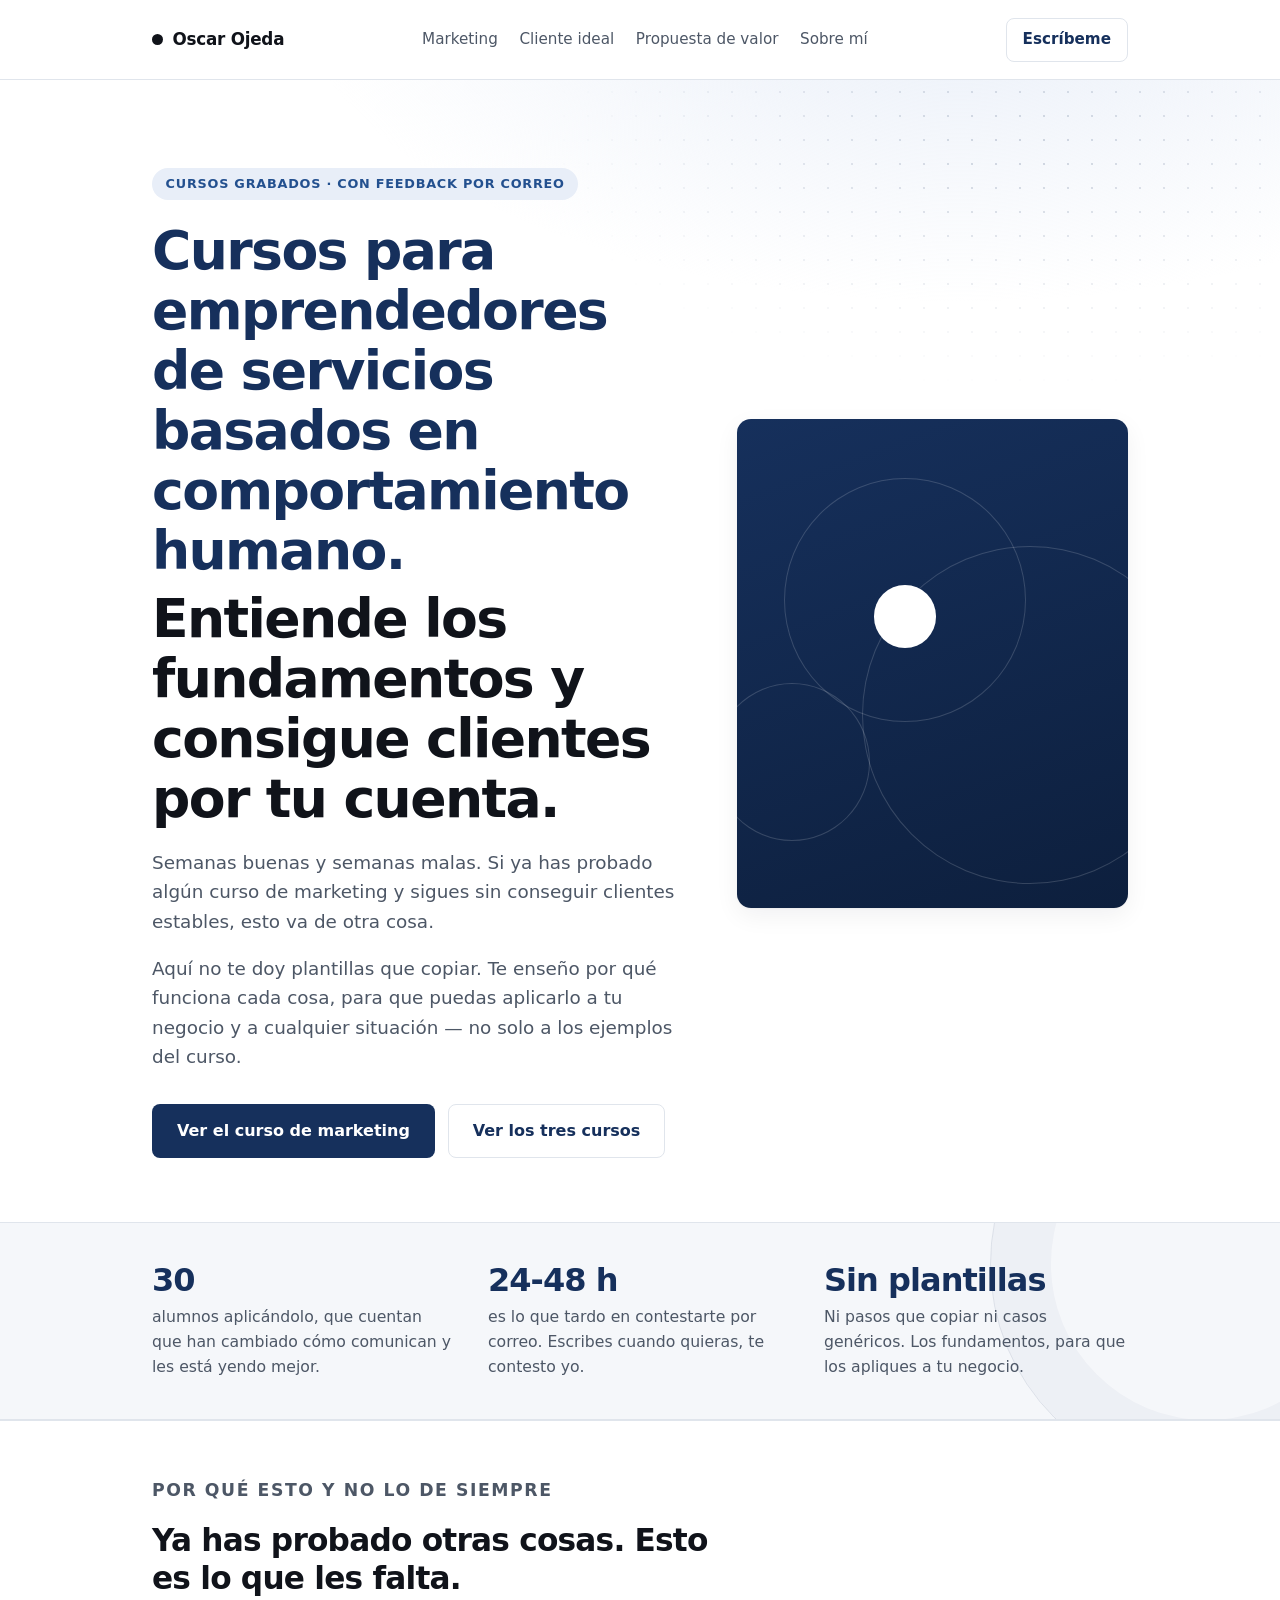
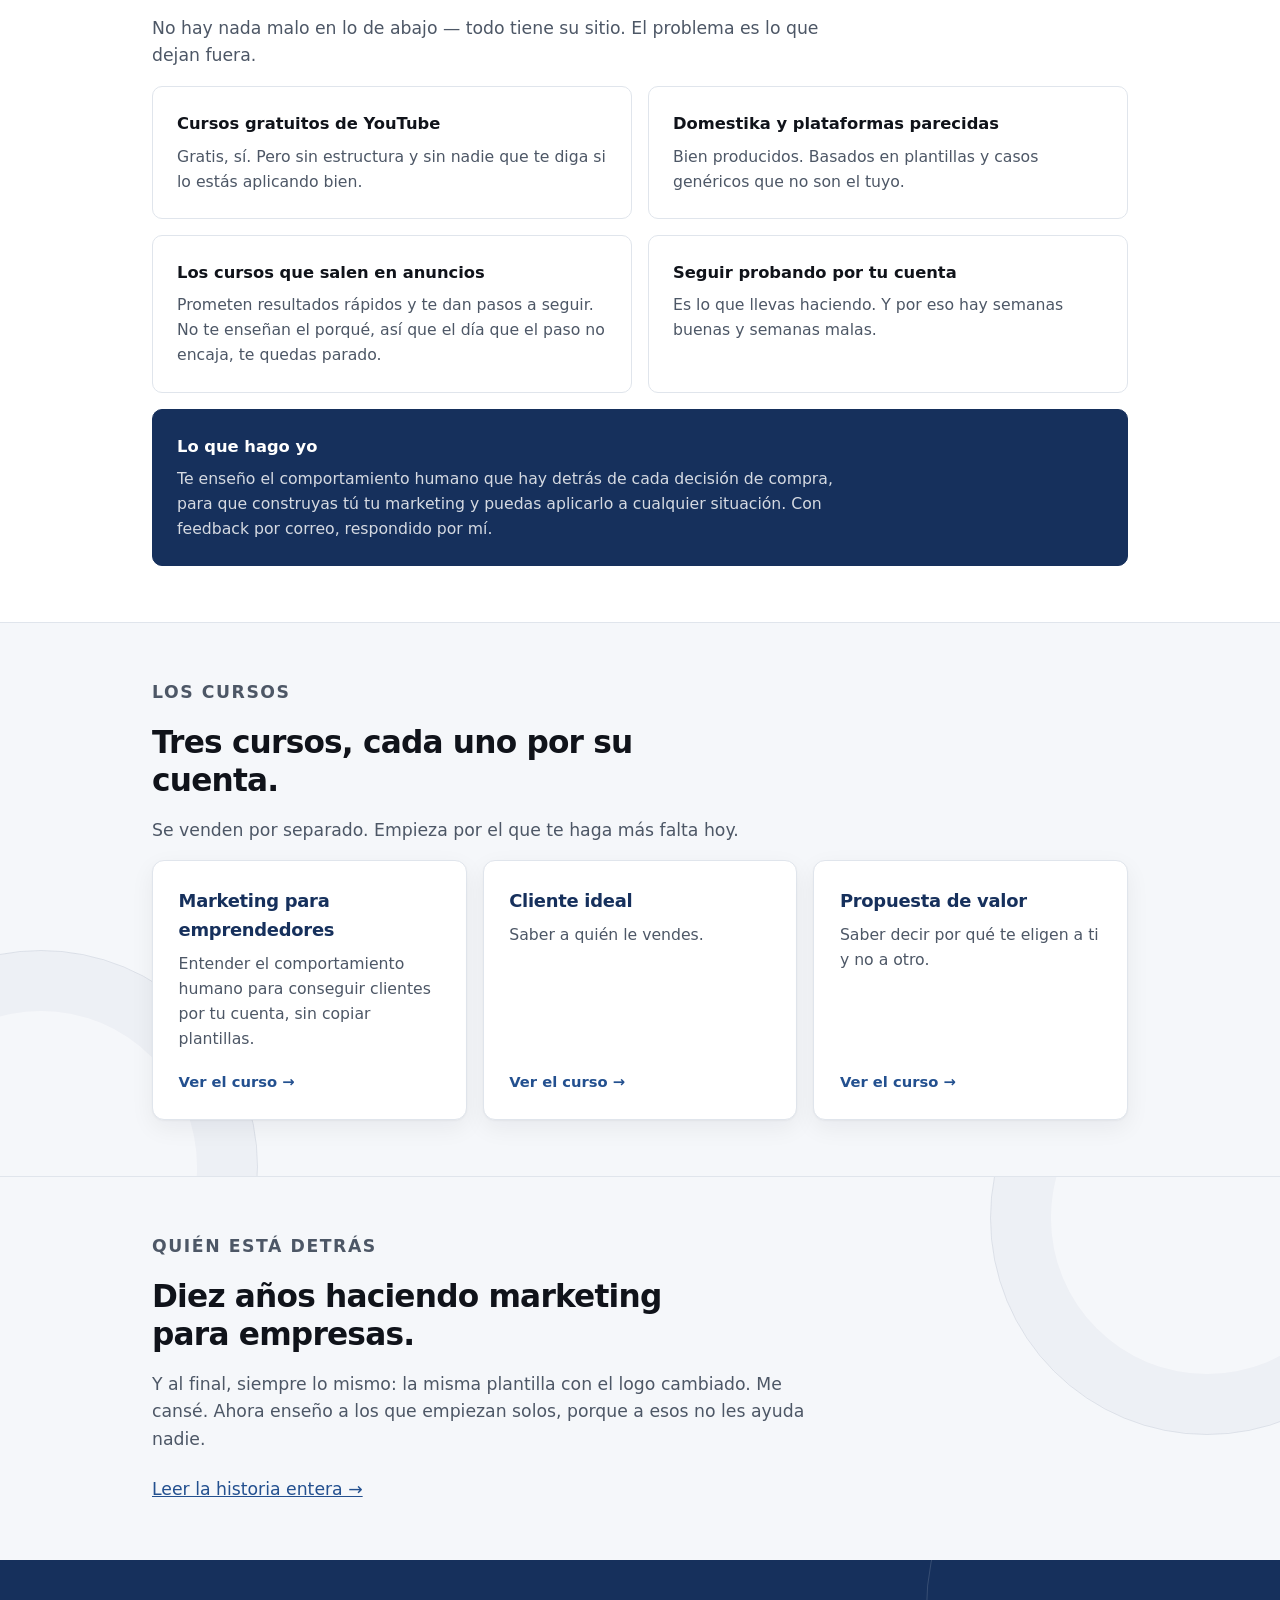
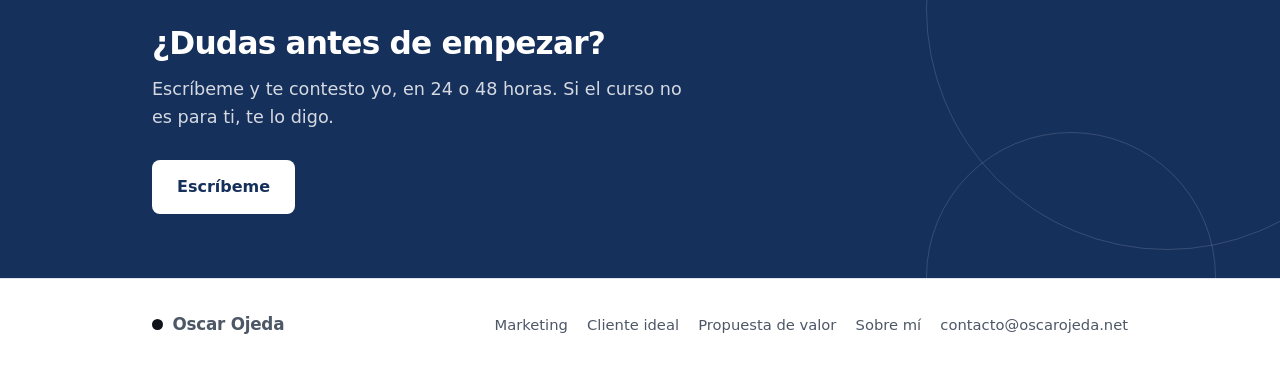
==== commit bacb9848: "El menú que se podía abrir Por debajo de 640 píxeles el menú desaparecía y no había forma de abrirlo" ====
--- a/index.html
+++ b/index.html
@@ -17,13 +17,28 @@
           <span class="punto"></span>
           Oscar Ojeda
         </a>
-        <nav>
+
+        <nav class="menu-ancho">
           <a href="curso-marketing.html">Marketing</a>
           <a href="curso-cliente-ideal.html">Cliente ideal</a>
           <a href="curso-propuesta-de-valor.html">Propuesta de valor</a>
           <a href="sobre-mi.html">Sobre mí</a>
-          <a href="contacto.html">Contacto</a>
         </nav>
+
+        <a class="boton-cabecera" href="contacto.html">Escríbeme</a>
+
+        <details class="menu-movil">
+          <summary><svg class="barras" width="20" height="20" viewBox="0 0 20 20" fill="none" stroke="currentColor" stroke-width="1.8" stroke-linecap="round" aria-hidden="true"><path d="M3 6h14M3 10h14M3 14h14"/></svg><svg class="aspa" width="20" height="20" viewBox="0 0 20 20" fill="none" stroke="currentColor" stroke-width="1.8" stroke-linecap="round" aria-hidden="true"><path d="M5 5l10 10M15 5L5 15"/></svg> Menú</summary>
+          <nav>
+            <a class="activo" href="index.html">Inicio</a>
+            <a href="curso-marketing.html">Marketing</a>
+            <a href="curso-cliente-ideal.html">Cliente ideal</a>
+            <a href="curso-propuesta-de-valor.html">Propuesta de valor</a>
+            <a href="sobre-mi.html">Sobre mí</a>
+            <a href="contacto.html">Contacto</a>
+            <a class="correo-menu" href="mailto:contacto@oscarojeda.net">contacto@oscarojeda.net</a>
+          </nav>
+        </details>
       </div>
     </div>
   </header>
--- a/estilos.css
+++ b/estilos.css
@@ -32,12 +32,14 @@
 
 /* ---------- Cabecera y pie ---------- */
 
+/* Fondo sólido y sin desenfoque. Además de ser decoración de más, el
+   desenfoque hacía que el panel del menú se colocara dentro de la cabecera
+   en vez de sobre toda la pantalla. */
 header {
   border-bottom: 1px solid var(--linea);
   position: sticky;
   top: 0;
-  background: rgba(255, 255, 255, 0.92);
-  backdrop-filter: blur(8px);
+  background: var(--fondo);
   z-index: 10;
 }
 
@@ -67,10 +69,99 @@
   flex-shrink: 0;
 }
 
-.barra nav { display: flex; gap: 1.35rem; font-size: 0.95rem; }
-.barra nav a { color: var(--texto-suave); text-decoration: none; white-space: nowrap; }
-.barra nav a:hover { color: var(--azul-medio); }
-.barra nav a.activo { color: var(--azul); font-weight: 600; }
+/* Menú de pantallas anchas: los enlaces en línea. */
+
+.menu-ancho { display: flex; gap: 1.35rem; font-size: 0.95rem; }
+.menu-ancho a { color: var(--texto-suave); text-decoration: none; white-space: nowrap; }
+.menu-ancho a:hover { color: var(--azul-medio); }
+.menu-ancho a.activo { color: var(--azul); font-weight: 600; }
+
+.boton-cabecera {
+  display: inline-flex;
+  align-items: center;
+  height: 44px;
+  padding: 0 1rem;
+  border-radius: 8px;
+  border: 1px solid var(--linea);
+  background: var(--fondo);
+  color: var(--azul);
+  font-weight: 600;
+  font-size: 0.95rem;
+  text-decoration: none;
+  white-space: nowrap;
+}
+
+.boton-cabecera:hover { border-color: var(--azul); }
+
+/* Menú de pantallas estrechas. Es un <details>: el navegador ya sabe abrirlo
+   y cerrarlo, se maneja con el teclado y los lectores de pantalla lo anuncian.
+   Por eso no hace falta ni una línea de JavaScript. */
+
+.menu-movil { display: none; }
+
+/* La marca y el botón se quedan por encima del panel, para que la cabecera
+   siga visible y se pueda cerrar el menú desde donde se abrió. */
+.barra .marca, .menu-movil > summary { position: relative; z-index: 1; }
+
+.menu-movil > summary {
+  display: inline-flex;
+  align-items: center;
+  gap: 0.5rem;
+  height: 44px;
+  padding: 0 0.9rem;
+  border-radius: 8px;
+  border: 1px solid var(--linea);
+  background: var(--fondo);
+  color: var(--azul);
+  font-weight: 600;
+  font-size: 0.95rem;
+  cursor: pointer;
+  list-style: none;
+}
+
+/* Quitar el triángulo que el navegador pone por defecto. */
+.menu-movil > summary::-webkit-details-marker { display: none; }
+.menu-movil > summary::marker { content: ""; }
+
+.menu-movil > summary .barras,
+.menu-movil > summary .aspa { display: block; }
+.menu-movil[open] > summary .barras { display: none; }
+.menu-movil:not([open]) > summary .aspa { display: none; }
+
+.menu-movil > nav {
+  position: fixed;
+  inset: 0;
+  background: var(--fondo);
+  padding: 5.5rem 1.5rem 2rem;
+  overflow-y: auto;
+  display: flex;
+  flex-direction: column;
+}
+
+.menu-movil > nav a {
+  display: flex;
+  align-items: center;
+  justify-content: space-between;
+  padding: 1.05rem 0;
+  border-bottom: 1px solid var(--linea);
+  color: var(--texto);
+  text-decoration: none;
+  font-size: 1.35rem;
+  font-weight: 600;
+  letter-spacing: -0.02em;
+}
+
+.menu-movil > nav a:hover { color: var(--azul-medio); }
+.menu-movil > nav a.activo { color: var(--azul); }
+
+.menu-movil > nav .correo-menu {
+  margin-top: auto;
+  padding-top: 1.5rem;
+  border-bottom: 0;
+  font-size: 1rem;
+  font-weight: 500;
+  color: var(--azul-medio);
+}
 
 footer {
   padding: 2rem 0;
@@ -550,11 +641,13 @@
   .alternativas { grid-template-columns: 1fr; }
   .pruebas-rejilla { grid-template-columns: 1fr; gap: 1.5rem; }
   .otros { grid-template-columns: 1fr; }
-  .barra nav { gap: 1rem; font-size: 0.9rem; }
-}
-
-@media (max-width: 40rem) {
-  .barra nav { display: none; }
+
+  /* Por debajo de este ancho los enlaces ya no caben en línea: se esconde el
+     menú ancho y aparece el botón que despliega el panel. Nunca se esconde el
+     menú sin dejar forma de abrirlo. */
+  .menu-ancho { display: none; }
+  .boton-cabecera { display: none; }
+  .menu-movil { display: block; }
 }
 
 @media (max-width: 34rem) {
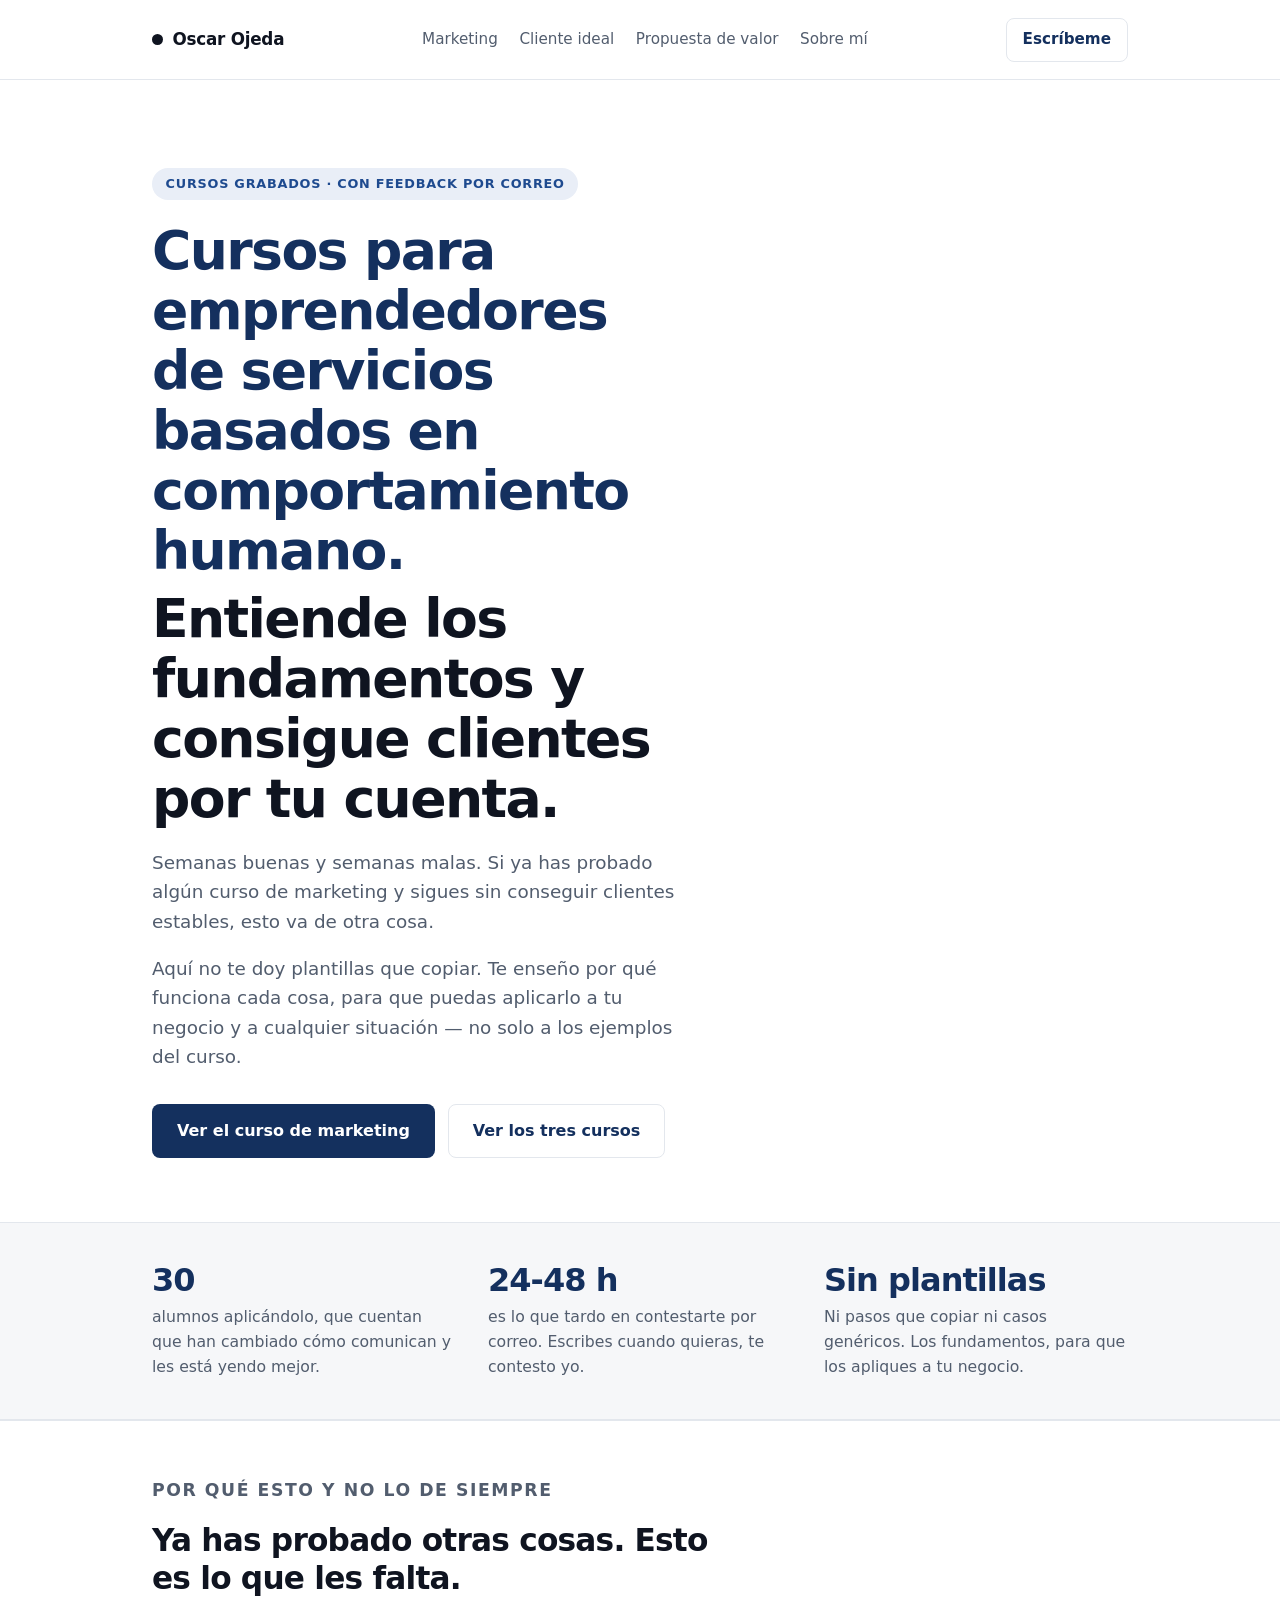
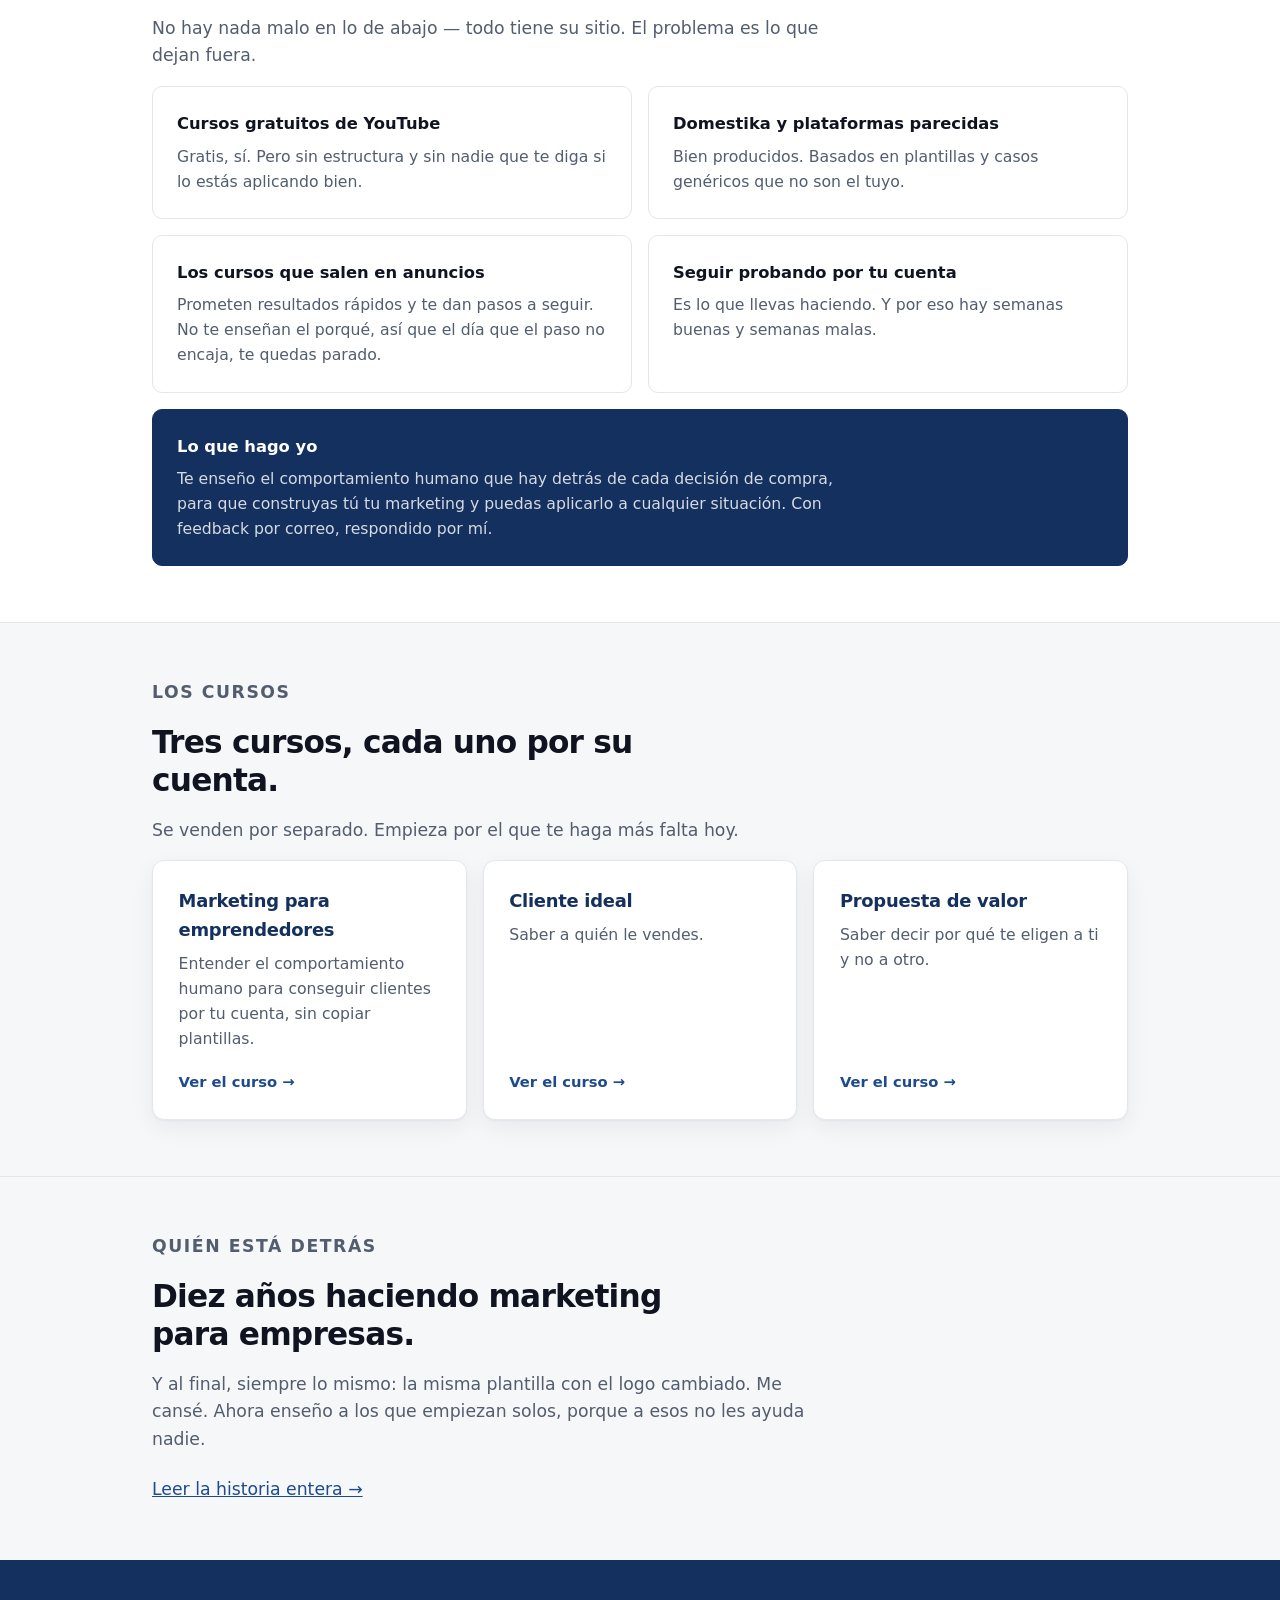
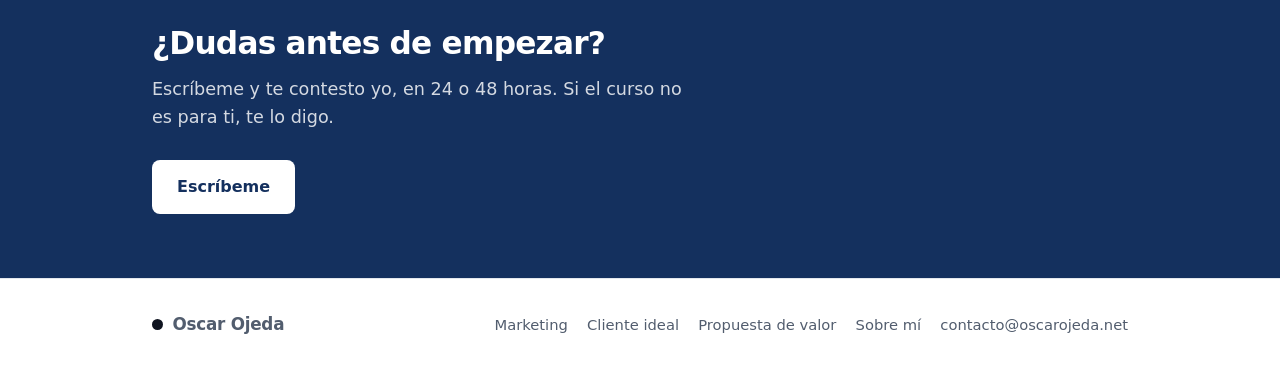
==== commit df05341f: "Fuera la decoración marca.md pide aire limpio, sin ruido ni decoración de más, y la web llevaba lo c" ====
--- a/index.html
+++ b/index.html
@@ -61,12 +61,6 @@
               <a class="boton boton-primario" href="curso-marketing.html">Ver el curso de marketing</a>
               <a class="boton boton-secundario" href="#cursos">Ver los tres cursos</a>
             </div>
-          </div>
-          <div class="figura">
-            <span class="aro-1"></span>
-            <span class="aro-2"></span>
-            <span class="aro-3"></span>
-            <span class="lleno"></span>
           </div>
         </div>
       </div>
--- a/estilos.css
+++ b/estilos.css
@@ -1,16 +1,44 @@
 /* Estilos comunes de la web de Oscar Ojeda.
    Un solo sitio para todo: cambiar un color aquí lo cambia en las seis páginas. */
+
+/* ---------- La letra ----------
+
+   Geist, licencia SIL Open Font License, guardada en fuentes/ dentro del
+   propio proyecto. No se enlaza desde el servidor de nadie: el día que lo
+   muevan, la web se seguiría viendo igual.
+
+   Dos pesos y no más: 400 para el texto, 600 para los titulares. Cada
+   archivo son 40 KB, y con estos dos hay contraste de sobra.
+
+   font-display: swap significa que el texto se lee con la letra del
+   sistema mientras Geist se descarga, en vez de quedarse invisible. */
+
+@font-face {
+  font-family: "Geist";
+  src: url("fuentes/Geist-Regular.woff2") format("woff2");
+  font-weight: 400;
+  font-style: normal;
+  font-display: swap;
+}
+
+@font-face {
+  font-family: "Geist";
+  src: url("fuentes/Geist-SemiBold.woff2") format("woff2");
+  font-weight: 600;
+  font-style: normal;
+  font-display: swap;
+}
 
 :root {
   color-scheme: light;
   --fondo: #ffffff;
-  --fondo-suave: #f5f7fa;
-  --texto: #10131a;
-  --texto-suave: #4d5766;
-  --azul: #16305c;
-  --azul-medio: #23508f;
-  --azul-claro: #e8eef8;
-  --linea: #e0e5ec;
+  --fondo-suave: #f6f7f9;
+  --texto: #0f1420;
+  --texto-suave: #525d6e;
+  --azul: #14305e;
+  --azul-medio: #1e4a8f;
+  --azul-claro: #e9eef7;
+  --linea: #e3e7ed;
   --sombra: 0 1px 2px rgba(16, 19, 26, 0.04), 0 8px 24px rgba(16, 19, 26, 0.06);
 }
 
@@ -20,7 +48,7 @@
 body {
   background: var(--fondo);
   color: var(--texto);
-  font-family: system-ui, -apple-system, "Segoe UI", Roboto, "Helvetica Neue", Arial, sans-serif;
+  font-family: "Geist", system-ui, -apple-system, "Segoe UI", Roboto, "Helvetica Neue", Arial, sans-serif;
   font-size: 17px;
   line-height: 1.6;
   -webkit-font-smoothing: antialiased;
@@ -159,7 +187,7 @@
   padding-top: 1.5rem;
   border-bottom: 0;
   font-size: 1rem;
-  font-weight: 500;
+  font-weight: 600;
   color: var(--azul-medio);
 }
 
@@ -187,7 +215,7 @@
   font-size: clamp(2rem, 4.2vw, 3rem);
   line-height: 1.12;
   letter-spacing: -0.03em;
-  font-weight: 650;
+  font-weight: 600;
   margin: 0 0 1.2rem;
   color: var(--azul);
   max-width: 22ch;
@@ -197,7 +225,7 @@
   font-size: clamp(1.45rem, 2.8vw, 1.95rem);
   line-height: 1.22;
   letter-spacing: -0.025em;
-  font-weight: 650;
+  font-weight: 600;
   margin: 0 0 1.1rem;
   color: var(--texto);
   max-width: 26ch;
@@ -277,15 +305,15 @@
 
 .hero {
   padding: 5.5rem 0 4rem;
-  background:
-    radial-gradient(60rem 30rem at 75% -10%, var(--azul-claro), transparent 70%),
-    var(--fondo);
+  background: var(--fondo);
 }
 
 .hero-rejilla {
   display: grid;
   grid-template-columns: 1.15fr 0.85fr;
   gap: 3.5rem;
+  /* Con un solo hijo (la fase 4 traera la ficha del curso) el hero ocupa
+     su columna y no deja un hueco raro. */
   align-items: center;
 }
 
@@ -301,34 +329,9 @@
 
 .hero p:last-of-type { margin-bottom: 2rem; }
 
-.figura {
-  position: relative;
-  aspect-ratio: 4 / 5;
-  border-radius: 14px;
-  background: linear-gradient(160deg, var(--azul) 0%, #0d1f3d 100%);
-  overflow: hidden;
-  box-shadow: var(--sombra);
-}
-
-.figura span {
-  position: absolute;
-  border-radius: 50%;
-  border: 1px solid rgba(255, 255, 255, 0.16);
-}
-
-.aro-1 { width: 62%; height: 0; padding-bottom: 62%; top: 12%; left: 12%; }
-.aro-2 { width: 86%; height: 0; padding-bottom: 86%; top: 26%; left: 32%; }
-.aro-3 { width: 40%; height: 0; padding-bottom: 40%; top: 54%; left: -6%; }
-
-.figura .lleno {
-  width: 16%;
-  height: 0;
-  padding-bottom: 16%;
-  top: 34%;
-  left: 35%;
-  background: #ffffff;
-  border: 0;
-}
+/* Aquí estaba .figura, el rectángulo azul con aros que ocupaba el mejor
+   sitio de la portada sin decir nada. Su hueco lo ocupa ahora la ficha del
+   curso, que sí cuenta algo. */
 
 /* ---------- Portada: pruebas ---------- */
 
@@ -343,7 +346,7 @@
 
 .prueba .cifra {
   font-size: 2rem;
-  font-weight: 650;
+  font-weight: 600;
   letter-spacing: -0.03em;
   color: var(--azul);
   line-height: 1.1;
@@ -418,9 +421,7 @@
 
 .cabecera-curso {
   padding: 2rem 0 3.5rem;
-  background:
-    radial-gradient(55rem 26rem at 70% -20%, var(--azul-claro), transparent 70%),
-    var(--fondo);
+  background: var(--fondo);
 }
 
 .cabecera-curso .entradilla {
@@ -452,7 +453,7 @@
   background: var(--azul);
   color: #ffffff;
   font-size: 0.92rem;
-  font-weight: 650;
+  font-weight: 600;
   display: flex;
   align-items: center;
   justify-content: center;
@@ -487,7 +488,7 @@
 .destacado .dato {
   display: inline-block;
   font-size: 1.9rem;
-  font-weight: 650;
+  font-weight: 600;
   letter-spacing: -0.03em;
   margin-bottom: 0.3rem;
 }
@@ -525,7 +526,7 @@
 .correo-grande {
   display: block;
   font-size: clamp(1.15rem, 3.4vw, 1.85rem);
-  font-weight: 650;
+  font-weight: 600;
   letter-spacing: -0.025em;
   color: var(--azul);
   word-break: break-word;
@@ -561,82 +562,12 @@
 .otro .flecha { font-size: 0.92rem; font-weight: 600; color: var(--azul-medio); }
 
 .volver { margin-top: 1.5rem; font-size: 0.98rem; }
-.volver a { color: var(--azul-medio); font-weight: 500; }
-
-/* ---------- Fondos decorativos, dibujados con CSS ---------- */
-
-.hero, .pruebas, .cursos, .contacto, .cabecera-curso, section.bloque.suave {
-  position: relative;
-  overflow: hidden;
-}
-
-.hero > *, .pruebas > *, .cursos > *, .contacto > *,
-.cabecera-curso > *, section.bloque.suave > * {
-  position: relative;
-  z-index: 1;
-}
-
-.hero::before,
-.cabecera-curso::before {
-  content: "";
-  position: absolute;
-  inset: 0;
-  background-image: radial-gradient(circle, rgba(22, 48, 92, 0.18) 1px, transparent 1px);
-  background-size: 24px 24px;
-  -webkit-mask-image: radial-gradient(42rem 21rem at 80% 6%, #000, transparent 72%);
-  mask-image: radial-gradient(42rem 21rem at 80% 6%, #000, transparent 72%);
-  pointer-events: none;
-}
-
-.pruebas::before,
-.cursos::before,
-section.bloque.suave::before {
-  content: "";
-  position: absolute;
-  width: 27rem;
-  height: 27rem;
-  right: -9rem;
-  top: -11rem;
-  border-radius: 50%;
-  border: 1px solid rgba(22, 48, 92, 0.11);
-  box-shadow: inset 0 0 0 3.75rem rgba(22, 48, 92, 0.03);
-  pointer-events: none;
-}
-
-.cursos::before { left: -11rem; right: auto; top: auto; bottom: -13rem; }
-
-.contacto:not(.bloque)::before,
-.contacto:not(.bloque)::after {
-  content: "";
-  position: absolute;
-  border-radius: 50%;
-  border: 1px solid rgba(255, 255, 255, 0.14);
-  pointer-events: none;
-}
-
-.contacto:not(.bloque)::before { width: 30rem; height: 30rem; right: -8rem; top: -12rem; }
-.contacto:not(.bloque)::after { width: 18rem; height: 18rem; right: 4rem; bottom: -9rem; }
-
-.destacado { position: relative; overflow: hidden; }
-.destacado > * { position: relative; z-index: 1; }
-
-.destacado::before,
-.destacado::after {
-  content: "";
-  position: absolute;
-  border-radius: 50%;
-  border: 1px solid rgba(255, 255, 255, 0.15);
-  pointer-events: none;
-}
-
-.destacado::before { width: 24rem; height: 24rem; right: -7rem; top: -10rem; }
-.destacado::after { width: 14rem; height: 14rem; right: 3rem; bottom: -8rem; }
+.volver a { color: var(--azul-medio); font-weight: 600; }
 
 /* ---------- Móvil ---------- */
 
 @media (max-width: 52rem) {
   .hero-rejilla { grid-template-columns: 1fr; gap: 2.5rem; }
-  .figura { max-width: 20rem; aspect-ratio: 1 / 1; }
   .lista-cursos { grid-template-columns: 1fr; }
   .alternativas { grid-template-columns: 1fr; }
   .pruebas-rejilla { grid-template-columns: 1fr; gap: 1.5rem; }
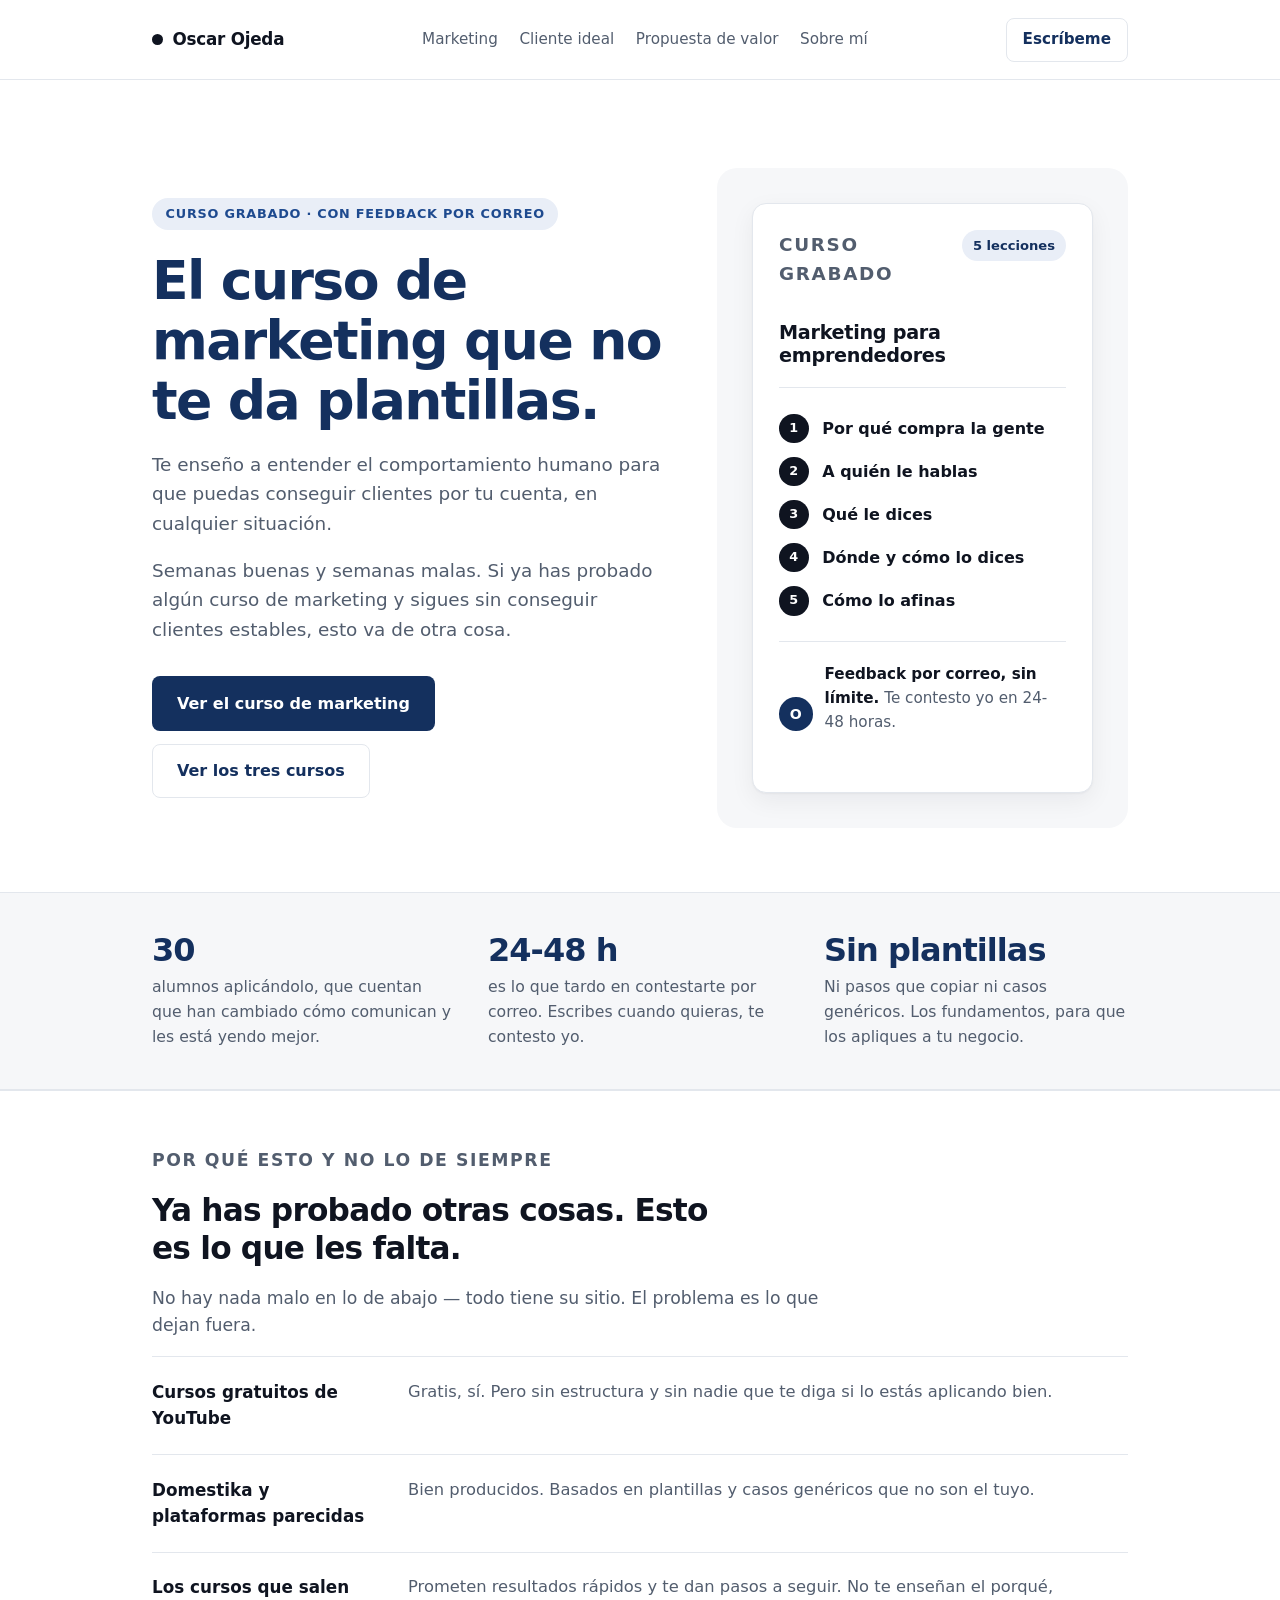
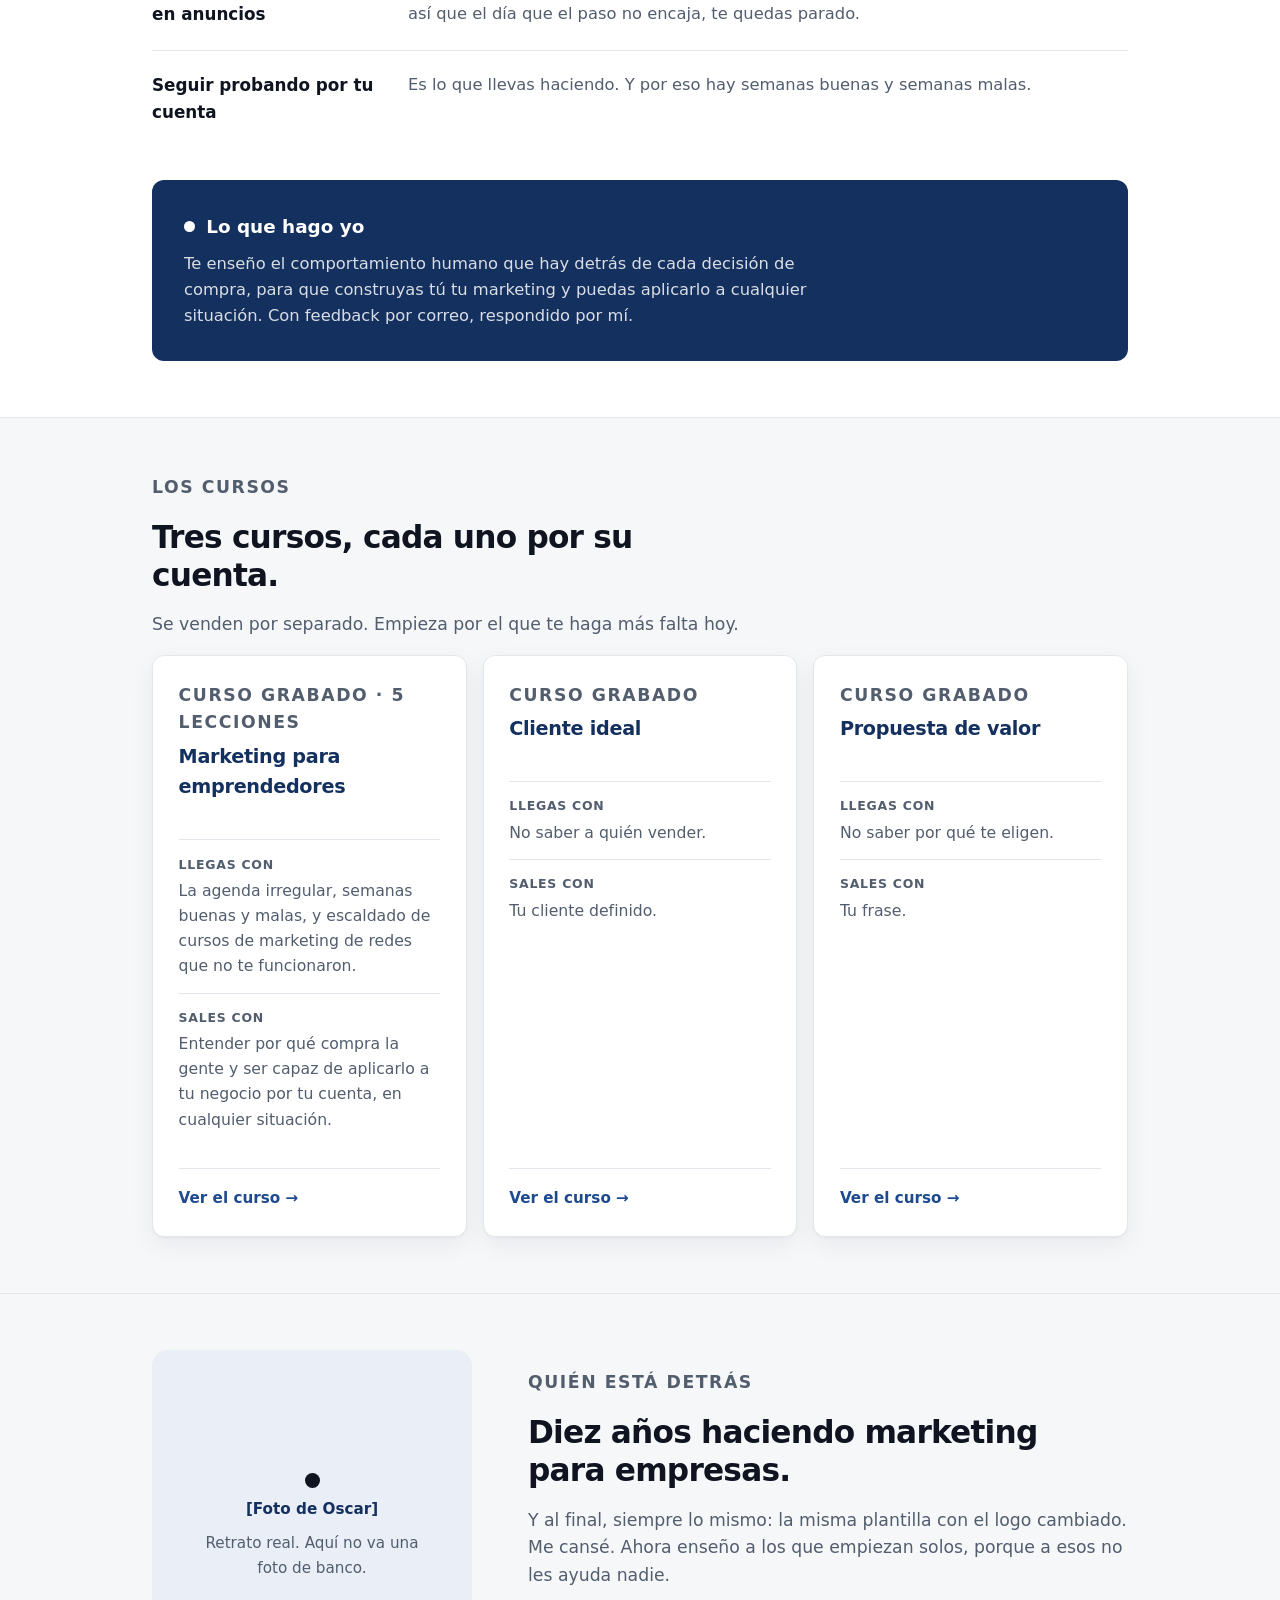
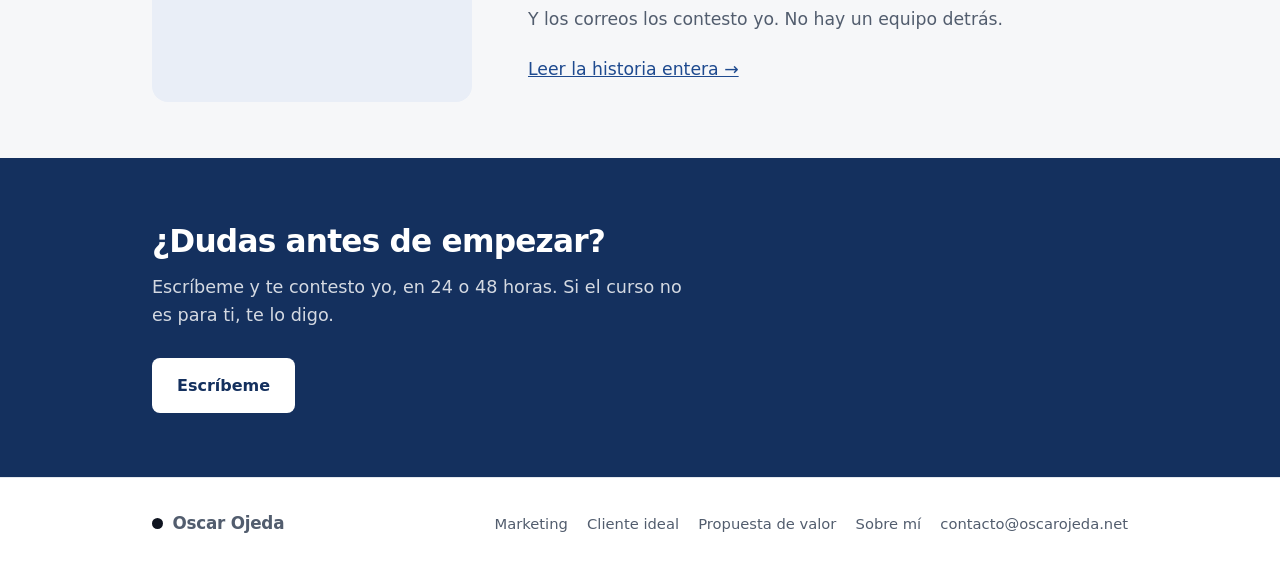
==== commit a5844012: "La portada enseña el curso El titular pasa a ser la frase-resumen de marca.md, entera y de una pieza" ====
--- a/index.html
+++ b/index.html
@@ -50,18 +50,40 @@
       <div class="contenedor">
         <div class="hero-rejilla">
           <div>
-            <span class="etiqueta">Cursos grabados · con feedback por correo</span>
-            <h1>
-              Cursos para emprendedores de servicios basados en comportamiento humano.
-              <span class="remate">Entiende los fundamentos y consigue clientes por tu cuenta.</span>
-            </h1>
+            <span class="etiqueta">Curso grabado · con feedback por correo</span>
+            <h1>El curso de marketing que no te da plantillas.</h1>
+            <p>Te enseño a entender el comportamiento humano para que puedas conseguir clientes por tu cuenta, en cualquier situación.</p>
             <p>Semanas buenas y semanas malas. Si ya has probado algún curso de marketing y sigues sin conseguir clientes estables, esto va de otra cosa.</p>
-            <p>Aquí no te doy plantillas que copiar. Te enseño por qué funciona cada cosa, para que puedas aplicarlo a tu negocio y a cualquier situación — no solo a los ejemplos del curso.</p>
             <div class="botones">
               <a class="boton boton-primario" href="curso-marketing.html">Ver el curso de marketing</a>
               <a class="boton boton-secundario" href="#cursos">Ver los tres cursos</a>
             </div>
           </div>
+
+          <div class="marco-ficha">
+            <div class="ficha-curso">
+              <div class="ficha-cabeza">
+                <div>
+                  <p class="titulillo">Curso grabado</p>
+                  <h2>Marketing para emprendedores</h2>
+                </div>
+                <span class="marbete">5 lecciones</span>
+              </div>
+              <div class="raya"></div>
+              <ol class="indice">
+                <li>Por qué compra la gente</li>
+                <li>A quién le hablas</li>
+                <li>Qué le dices</li>
+                <li>Dónde y cómo lo dices</li>
+                <li>Cómo lo afinas</li>
+              </ol>
+              <div class="raya"></div>
+              <div class="ficha-pie">
+                <span class="inicial" aria-hidden="true">O</span>
+                <p><strong>Feedback por correo, sin límite.</strong> Te contesto yo en 24-48 horas.</p>
+              </div>
+            </div>
+          </div>
         </div>
       </div>
     </section>
@@ -110,7 +132,10 @@
             <p>Es lo que llevas haciendo. Y por eso hay semanas buenas y semanas malas.</p>
           </div>
           <div class="alternativa propia">
-            <h3>Lo que hago yo</h3>
+            <div class="titulo-propia">
+              <span class="punto"></span>
+              <h3>Lo que hago yo</h3>
+            </div>
             <p>Te enseño el comportamiento humano que hay detrás de cada decisión de compra, para que construyas tú tu marketing y puedas aplicarlo a cualquier situación. Con feedback por correo, respondido por mí.</p>
           </div>
         </div>
@@ -126,20 +151,50 @@
         <div class="lista-cursos">
 
           <a class="curso" href="curso-marketing.html">
+            <p class="titulillo">Curso grabado · 5 lecciones</p>
             <h3>Marketing para emprendedores</h3>
-            <p>Entender el comportamiento humano para conseguir clientes por tu cuenta, sin copiar plantillas.</p>
+            <dl class="viaje">
+              <div>
+                <dt>Llegas con</dt>
+                <dd>La agenda irregular, semanas buenas y malas, y escaldado de cursos de marketing de redes que no te funcionaron.</dd>
+              </div>
+              <div>
+                <dt>Sales con</dt>
+                <dd>Entender por qué compra la gente y ser capaz de aplicarlo a tu negocio por tu cuenta, en cualquier situación.</dd>
+              </div>
+            </dl>
             <span class="flecha">Ver el curso →</span>
           </a>
 
           <a class="curso" href="curso-cliente-ideal.html">
+            <p class="titulillo">Curso grabado</p>
             <h3>Cliente ideal</h3>
-            <p>Saber a quién le vendes.</p>
+            <dl class="viaje">
+              <div>
+                <dt>Llegas con</dt>
+                <dd>No saber a quién vender.</dd>
+              </div>
+              <div>
+                <dt>Sales con</dt>
+                <dd>Tu cliente definido.</dd>
+              </div>
+            </dl>
             <span class="flecha">Ver el curso →</span>
           </a>
 
           <a class="curso" href="curso-propuesta-de-valor.html">
+            <p class="titulillo">Curso grabado</p>
             <h3>Propuesta de valor</h3>
-            <p>Saber decir por qué te eligen a ti y no a otro.</p>
+            <dl class="viaje">
+              <div>
+                <dt>Llegas con</dt>
+                <dd>No saber por qué te eligen.</dd>
+              </div>
+              <div>
+                <dt>Sales con</dt>
+                <dd>Tu frase.</dd>
+              </div>
+            </dl>
             <span class="flecha">Ver el curso →</span>
           </a>
 
@@ -150,10 +205,20 @@
     <!-- Quién está detrás -->
     <section class="bloque suave">
       <div class="contenedor">
-        <p class="titulillo">Quién está detrás</p>
-        <h2>Diez años haciendo marketing para empresas.</h2>
-        <p>Y al final, siempre lo mismo: la misma plantilla con el logo cambiado. Me cansé. Ahora enseño a los que empiezan solos, porque a esos no les ayuda nadie.</p>
-        <p style="margin-top:1.4rem"><a href="sobre-mi.html">Leer la historia entera →</a></p>
+        <div class="detras-rejilla">
+          <div class="hueco-foto">
+            <span class="punto"></span>
+            <span class="rotulo">[Foto de Oscar]</span>
+            <span>Retrato real. Aquí no va una foto de banco.</span>
+          </div>
+          <div>
+            <p class="titulillo">Quién está detrás</p>
+            <h2>Diez años haciendo marketing para empresas.</h2>
+            <p>Y al final, siempre lo mismo: la misma plantilla con el logo cambiado. Me cansé. Ahora enseño a los que empiezan solos, porque a esos no les ayuda nadie.</p>
+            <p>Y los correos los contesto yo. No hay un equipo detrás.</p>
+            <p style="margin-top:1.4rem"><a href="sobre-mi.html">Leer la historia entera →</a></p>
+          </div>
+        </div>
       </div>
     </section>
 
--- a/estilos.css
+++ b/estilos.css
@@ -358,27 +358,158 @@
 
 /* ---------- Portada: alternativas ---------- */
 
-.alternativas { display: grid; grid-template-columns: repeat(2, 1fr); gap: 1rem; }
+/* Lista con lineas finas en vez de rejilla de tarjetas: menos cajas y la
+   misma informacion. El azul queda reservado para la ultima, la propia. */
+
+.alternativas { display: flex; flex-direction: column; }
 
 .alternativa {
-  padding: 1.5rem;
+  display: grid;
+  grid-template-columns: 14rem minmax(0, 1fr);
+  gap: 2rem;
+  padding: 1.35rem 0;
+  border-top: 1px solid var(--linea);
+}
+
+.alternativa:last-of-type { border-bottom: 1px solid var(--linea); }
+.alternativa h3 { font-size: 1.05rem; font-weight: 600; margin: 0; }
+.alternativa p { margin: 0; color: var(--texto-suave); font-size: 1.02rem; }
+
+.alternativa.propia {
+  display: flex;
+  flex-direction: column;
+  gap: 0.6rem;
+  margin-top: 2rem;
+  padding: 2rem;
+  background: var(--azul);
+  border: 0;
+  border-radius: 12px;
+  color: #ffffff;
+}
+
+.alternativa.propia .titulo-propia { display: flex; align-items: center; gap: 0.7rem; }
+.alternativa.propia .punto { background: #ffffff; }
+.alternativa.propia h3 { color: #ffffff; font-size: 1.15rem; }
+.alternativa.propia p { color: rgba(255, 255, 255, 0.84); }
+
+
+/* ---------- La ficha del curso ----------
+
+   Ocupa el sitio donde estaba la figura decorativa. Ensena de que se
+   compone el curso: las cinco lecciones y como funciona el feedback. */
+
+.marco-ficha { background: var(--fondo-suave); border-radius: 20px; padding: 2.2rem; }
+
+.ficha-curso {
   background: var(--fondo);
   border: 1px solid var(--linea);
-  border-radius: 10px;
-}
-
-.alternativa h3 { font-size: 1.02rem; font-weight: 600; margin: 0 0 0.4rem; }
-.alternativa p { margin: 0; color: var(--texto-suave); font-size: 0.98rem; }
-
-.alternativa.propia {
+  border-radius: 14px;
+  padding: 1.6rem;
+  box-shadow: var(--sombra);
+}
+
+.ficha-cabeza { display: flex; align-items: flex-start; justify-content: space-between; gap: 1rem; }
+.ficha-cabeza .titulillo { margin: 0 0 0.3rem; }
+
+.ficha-cabeza h2 {
+  font-size: 1.2rem;
+  margin: 0;
+  color: var(--texto);
+  max-width: none;
+  letter-spacing: -0.015em;
+}
+
+.marbete {
+  font-size: 0.82rem;
+  font-weight: 600;
+  color: var(--azul);
+  background: var(--azul-claro);
+  border-radius: 100px;
+  padding: 0.3rem 0.7rem;
+  white-space: nowrap;
+  flex-shrink: 0;
+}
+
+.raya { height: 1px; background: var(--linea); margin: 1.2rem 0; }
+
+.indice { margin: 0; padding: 0; list-style: none; counter-reset: paso; }
+
+.indice li {
+  counter-increment: paso;
+  display: flex;
+  align-items: center;
+  gap: 0.85rem;
+  font-size: 1rem;
+  font-weight: 600;
+  color: var(--texto);
+  padding: 0.42rem 0;
+}
+
+/* El punto de la marca, trabajando: es la numeracion de las lecciones. */
+.indice li::before {
+  content: counter(paso);
+  width: 1.85rem;
+  height: 1.85rem;
+  border-radius: 50%;
+  background: var(--texto);
+  color: #ffffff;
+  font-size: 0.8rem;
+  font-weight: 600;
+  display: flex;
+  align-items: center;
+  justify-content: center;
+  flex-shrink: 0;
+}
+
+.ficha-pie { display: flex; align-items: center; gap: 0.75rem; }
+
+.ficha-pie .inicial {
+  width: 2.1rem;
+  height: 2.1rem;
+  border-radius: 50%;
   background: var(--azul);
-  border-color: var(--azul);
   color: #ffffff;
-  grid-column: 1 / -1;
-}
-
-.alternativa.propia h3 { color: #ffffff; }
-.alternativa.propia p { color: rgba(255, 255, 255, 0.82); }
+  font-size: 0.88rem;
+  font-weight: 600;
+  display: flex;
+  align-items: center;
+  justify-content: center;
+  flex-shrink: 0;
+}
+
+.ficha-pie p { margin: 0; font-size: 0.95rem; color: var(--texto-suave); }
+.ficha-pie strong { color: var(--texto); font-weight: 600; }
+
+/* ---------- Hueco para la foto de Oscar ----------
+
+   A proposito: mejor un hueco honesto que una foto de banco. Sale en
+   cuanto haya retrato de verdad. */
+
+.hueco-foto {
+  display: flex;
+  flex-direction: column;
+  align-items: center;
+  justify-content: center;
+  gap: 0.6rem;
+  text-align: center;
+  min-height: 22rem;
+  background: var(--azul-claro);
+  border-radius: 16px;
+  padding: 2rem;
+}
+
+.hueco-foto .punto { width: 15px; height: 15px; }
+.hueco-foto span { font-size: 0.95rem; color: var(--texto-suave); max-width: 15rem; }
+.hueco-foto .rotulo { color: var(--azul); font-weight: 600; }
+
+/* ---------- Quien esta detras ---------- */
+
+.detras-rejilla {
+  display: grid;
+  grid-template-columns: 20rem minmax(0, 1fr);
+  gap: 3.5rem;
+  align-items: center;
+}
 
 /* ---------- Tarjetas de curso ---------- */
 
@@ -400,22 +531,42 @@
 
 .curso:hover { border-color: var(--azul-medio); }
 
+.curso .titulillo { margin: 0 0 0.3rem; }
+
 .curso h3 {
-  font-size: 1.12rem;
-  font-weight: 600;
-  margin: 0 0 0.4rem;
+  font-size: 1.2rem;
+  font-weight: 600;
+  margin: 0 0 1.2rem;
   color: var(--azul);
   letter-spacing: -0.015em;
 }
 
-.curso p {
-  margin: 0 0 1.2rem;
+/* Con que llegas y con que sales, que es lo que de verdad ayuda a elegir.
+   Sale del apartado "Los cursos" de marca.md. */
+
+.viaje { display: flex; flex-direction: column; gap: 0.9rem; flex-grow: 1; }
+
+.viaje div { padding-top: 0.9rem; border-top: 1px solid var(--linea); }
+
+.viaje dt {
+  font-size: 0.78rem;
+  font-weight: 600;
+  letter-spacing: 0.06em;
+  text-transform: uppercase;
   color: var(--texto-suave);
-  font-size: 0.98rem;
-  flex-grow: 1;
-}
-
-.curso .flecha { font-size: 0.92rem; font-weight: 600; color: var(--azul-medio); }
+  margin: 0 0 0.2rem;
+}
+
+.viaje dd { margin: 0; font-size: 0.98rem; color: var(--texto-suave); }
+
+.curso .flecha {
+  font-size: 0.95rem;
+  font-weight: 600;
+  color: var(--azul-medio);
+  margin-top: 1.2rem;
+  padding-top: 1.1rem;
+  border-top: 1px solid var(--linea);
+}
 
 /* ---------- Páginas de curso ---------- */
 
@@ -569,7 +720,8 @@
 @media (max-width: 52rem) {
   .hero-rejilla { grid-template-columns: 1fr; gap: 2.5rem; }
   .lista-cursos { grid-template-columns: 1fr; }
-  .alternativas { grid-template-columns: 1fr; }
+  .detras-rejilla { grid-template-columns: 1fr; gap: 2rem; }
+  .alternativa { grid-template-columns: 1fr; gap: 0.35rem; }
   .pruebas-rejilla { grid-template-columns: 1fr; gap: 1.5rem; }
   .otros { grid-template-columns: 1fr; }
 
@@ -586,6 +738,8 @@
   .hero { padding: 3.5rem 0 3rem; }
   section.bloque { padding: 2.75rem 0; }
   .destacado { padding: 1.5rem; }
+  .marco-ficha { padding: 1.25rem; }
+  .alternativa.propia { padding: 1.5rem; }
   .boton { width: 100%; text-align: center; }
   footer .barra { flex-direction: column; align-items: flex-start; gap: 0.8rem; }
 }
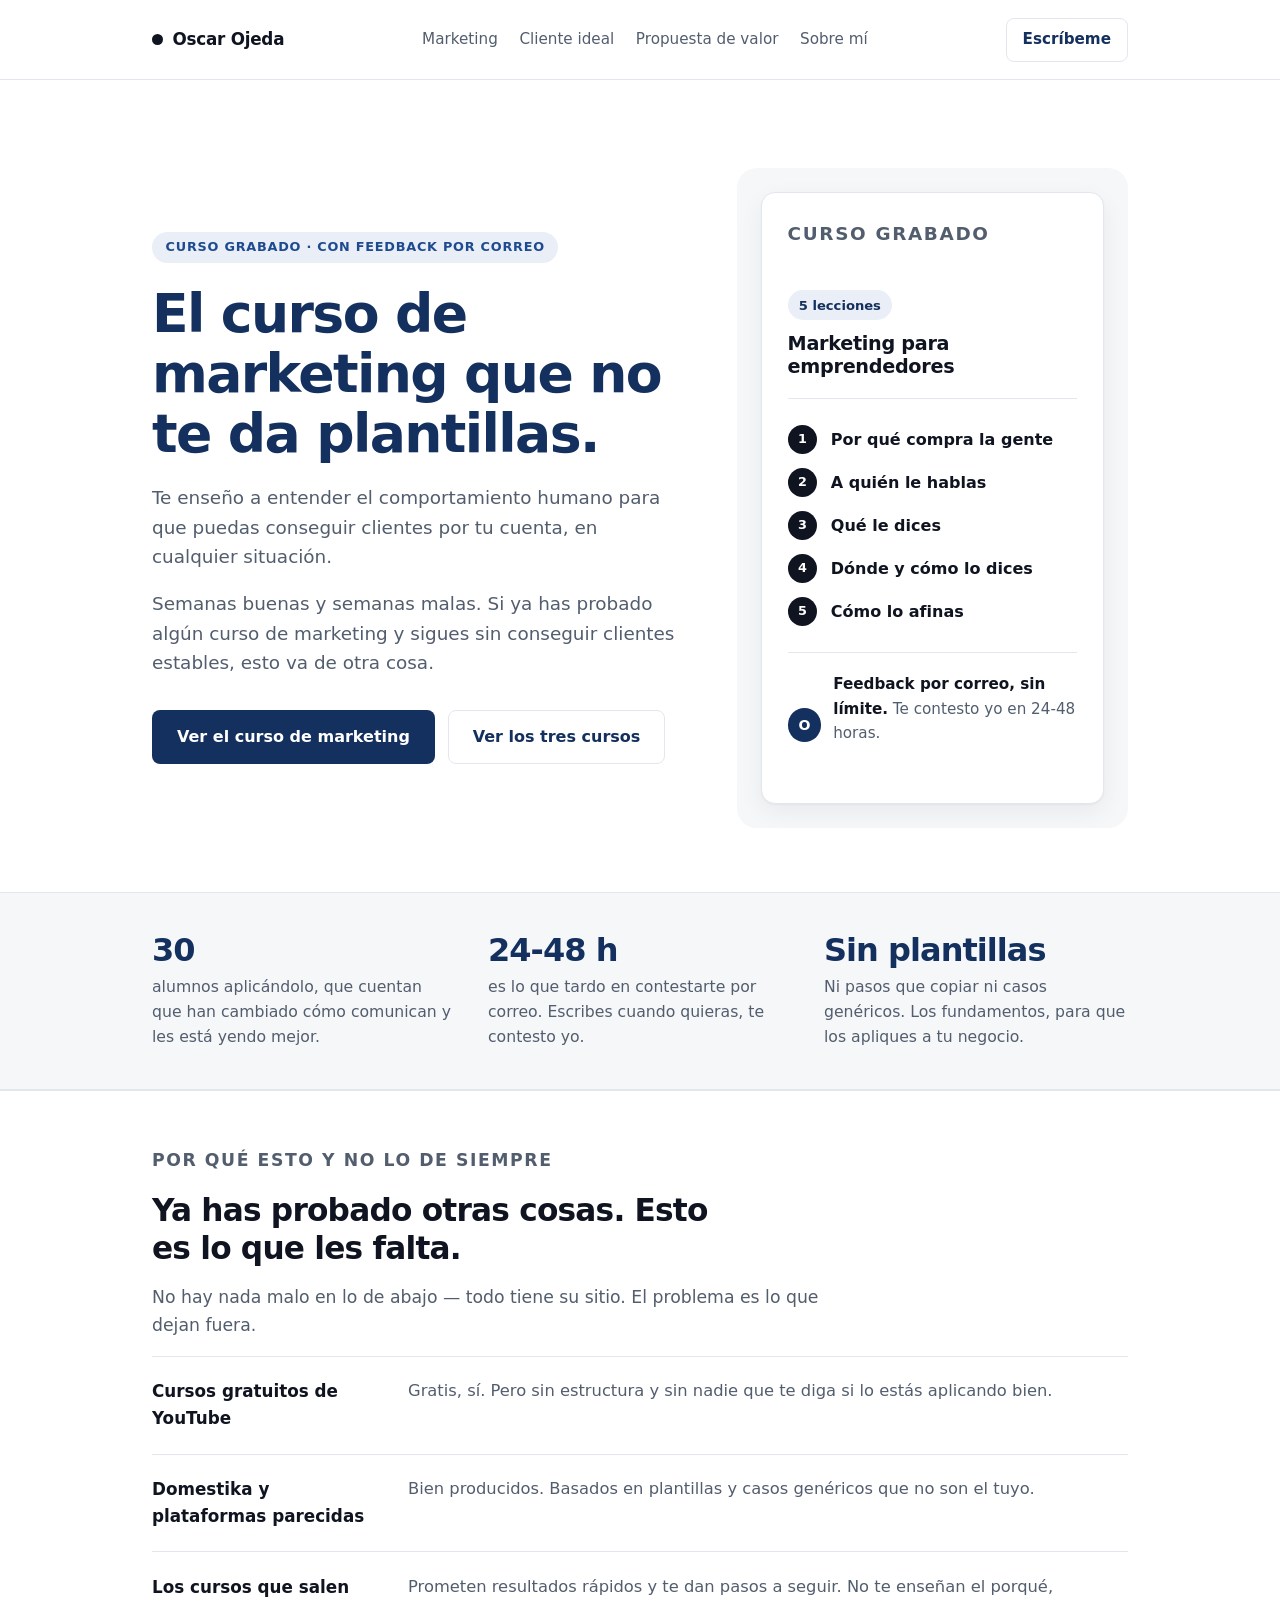
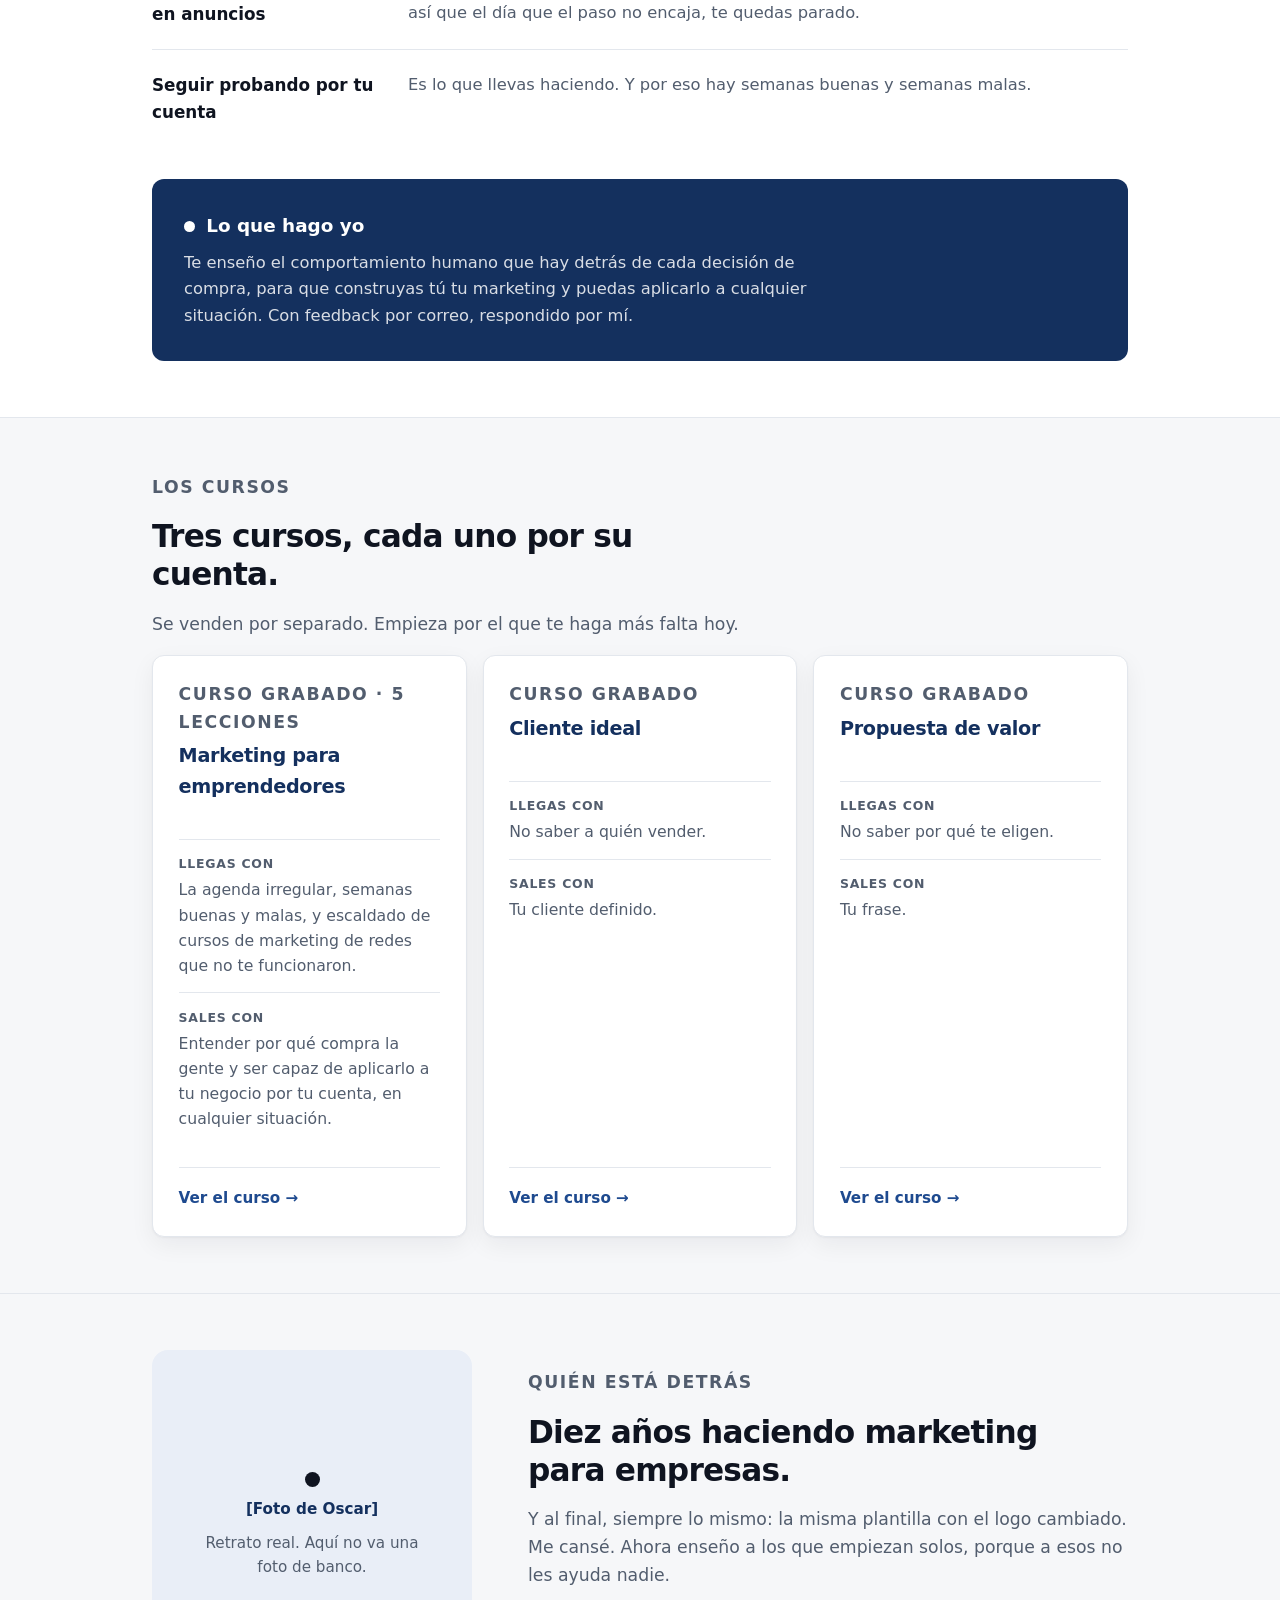
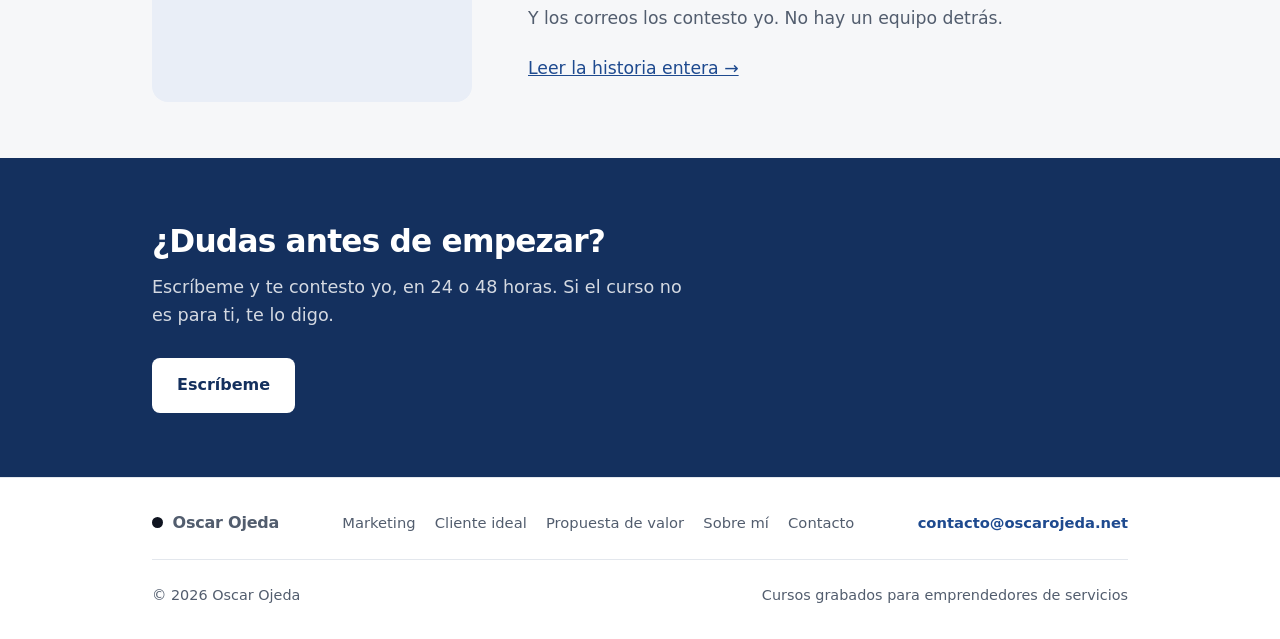
==== commit 56bda99d: "Las páginas de curso y el pie En los tres cursos, "con qué llegas" y "con qué sales" pasan a leerse " ====
--- a/index.html
+++ b/index.html
@@ -63,12 +63,10 @@
           <div class="marco-ficha">
             <div class="ficha-curso">
               <div class="ficha-cabeza">
-                <div>
-                  <p class="titulillo">Curso grabado</p>
-                  <h2>Marketing para emprendedores</h2>
-                </div>
+                <p class="titulillo">Curso grabado</p>
                 <span class="marbete">5 lecciones</span>
               </div>
+              <h2 class="ficha-titulo">Marketing para emprendedores</h2>
               <div class="raya"></div>
               <ol class="indice">
                 <li>Por qué compra la gente</li>
@@ -247,8 +245,14 @@
           <a href="curso-cliente-ideal.html">Cliente ideal</a>
           <a href="curso-propuesta-de-valor.html">Propuesta de valor</a>
           <a href="sobre-mi.html">Sobre mí</a>
-          <a href="contacto.html">contacto@oscarojeda.net</a>
+          <a href="contacto.html">Contacto</a>
         </nav>
+        <a href="mailto:contacto@oscarojeda.net">contacto@oscarojeda.net</a>
+      </div>
+      <div class="raya-pie"></div>
+      <div class="letra-pequena">
+        <span>© 2026 Oscar Ojeda</span>
+        <span>Cursos grabados para emprendedores de servicios</span>
       </div>
     </div>
   </footer>
--- a/estilos.css
+++ b/estilos.css
@@ -198,7 +198,22 @@
   font-size: 0.92rem;
 }
 
-footer .barra { padding: 0; flex-wrap: wrap; }
+footer .barra { padding: 0 0 1.5rem; flex-wrap: wrap; gap: 1.5rem; }
+footer .marca { font-size: 1rem; }
+footer .barra > a[href^="mailto:"] { color: var(--azul-medio); font-weight: 600; text-decoration: none; }
+footer .barra > a[href^="mailto:"]:hover { text-decoration: underline; }
+
+.raya-pie { height: 1px; background: var(--linea); }
+
+.letra-pequena {
+  display: flex;
+  justify-content: space-between;
+  flex-wrap: wrap;
+  gap: 0.6rem;
+  padding-top: 1.5rem;
+  font-size: 0.9rem;
+  color: var(--texto-suave);
+}
 footer nav { display: flex; gap: 1.2rem; flex-wrap: wrap; }
 footer nav a { color: var(--texto-suave); text-decoration: none; }
 footer nav a:hover { color: var(--azul-medio); }
@@ -398,7 +413,7 @@
    Ocupa el sitio donde estaba la figura decorativa. Ensena de que se
    compone el curso: las cinco lecciones y como funciona el feedback. */
 
-.marco-ficha { background: var(--fondo-suave); border-radius: 20px; padding: 2.2rem; }
+.marco-ficha { background: var(--fondo-suave); border-radius: 20px; padding: 1.5rem; }
 
 .ficha-curso {
   background: var(--fondo);
@@ -408,12 +423,17 @@
   box-shadow: var(--sombra);
 }
 
-.ficha-cabeza { display: flex; align-items: flex-start; justify-content: space-between; gap: 1rem; }
-.ficha-cabeza .titulillo { margin: 0 0 0.3rem; }
-
-.ficha-cabeza h2 {
+/* El rotulillo y la etiqueta comparten fila; el titulo se queda con el
+   ancho entero, que si no se parte en dos lineas cortas. */
+/* El rotulillo no se parte nunca; si no cabe junto a la etiqueta, la
+   etiqueta baja a la linea siguiente. Asi en el movil la tarjeta puede
+   encoger hasta el ancho de la pantalla. */
+.ficha-cabeza { display: flex; align-items: center; justify-content: space-between; gap: 0.6rem 1rem; flex-wrap: wrap; }
+.ficha-cabeza .titulillo { margin: 0; white-space: nowrap; }
+
+.ficha-titulo {
   font-size: 1.2rem;
-  margin: 0;
+  margin: 0.7rem 0 0;
   color: var(--texto);
   max-width: none;
   letter-spacing: -0.015em;
@@ -622,6 +642,94 @@
 
 .nota-lecciones { margin-top: 1.5rem; }
 
+
+/* ---------- Paginas de curso: el par dolor / deseo ----------
+
+   Se leen de una vez, uno al lado del otro. El dolor primero: el cliente y
+   su problema van antes que el servicio. */
+
+.par { display: grid; grid-template-columns: repeat(2, minmax(0, 1fr)); gap: 1.25rem; align-items: stretch; }
+
+.par > * { margin: 0; }
+
+.llegas {
+  background: var(--fondo);
+  border: 1px solid var(--linea);
+  border-radius: 14px;
+  padding: 2rem;
+}
+
+.sales {
+  background: var(--azul);
+  border-radius: 14px;
+  padding: 2rem;
+  color: #ffffff;
+}
+
+.llegas h2, .sales h2 { max-width: none; }
+.sales h2 { color: #ffffff; }
+.sales .titulillo { color: rgba(255, 255, 255, 0.76); }
+.sales p { color: rgba(255, 255, 255, 0.84); }
+.sales p strong { color: #ffffff; }
+.llegas p:last-child, .sales p:last-child { margin-bottom: 0; }
+
+/* ---------- Paginas de curso: la ficha de lo que incluye ----------
+
+   Va a la altura del contenido, no escondida al final, para que quien ya
+   se ha decidido no tenga que seguir bajando. */
+
+.curso-rejilla {
+  display: grid;
+  grid-template-columns: minmax(0, 1fr) 21rem;
+  gap: 4rem;
+  align-items: start;
+}
+
+.ficha-incluye {
+  background: var(--fondo);
+  border: 1px solid var(--linea);
+  border-radius: 14px;
+  padding: 1.75rem;
+  box-shadow: var(--sombra);
+  position: sticky;
+  top: 6rem;
+}
+
+.ficha-incluye h2 {
+  font-size: 1.25rem;
+  margin: 0 0 1.2rem;
+  color: var(--azul);
+  max-width: none;
+}
+
+.ficha-incluye .titulillo { margin: 0 0 0.3rem; }
+
+.incluye { list-style: none; margin: 0; padding: 0; display: flex; flex-direction: column; gap: 0.85rem; }
+
+.incluye li {
+  display: flex;
+  align-items: flex-start;
+  gap: 0.7rem;
+  font-size: 0.98rem;
+  color: var(--texto);
+}
+
+.incluye .visto {
+  width: 1.3rem;
+  height: 1.3rem;
+  border-radius: 50%;
+  background: var(--azul-claro);
+  color: var(--azul);
+  display: flex;
+  align-items: center;
+  justify-content: center;
+  flex-shrink: 0;
+  margin-top: 0.15rem;
+}
+
+.ficha-incluye .boton { width: 100%; text-align: center; }
+.ficha-incluye .apunte { font-size: 0.88rem; color: var(--texto-suave); text-align: center; margin: 0.8rem 0 0; }
+
 /* ---------- Bloque destacado en azul ---------- */
 
 .destacado {
@@ -721,6 +829,9 @@
   .hero-rejilla { grid-template-columns: 1fr; gap: 2.5rem; }
   .lista-cursos { grid-template-columns: 1fr; }
   .detras-rejilla { grid-template-columns: 1fr; gap: 2rem; }
+  .par { grid-template-columns: 1fr; }
+  .curso-rejilla { grid-template-columns: 1fr; gap: 2.5rem; }
+  .ficha-incluye { position: static; }
   .alternativa { grid-template-columns: 1fr; gap: 0.35rem; }
   .pruebas-rejilla { grid-template-columns: 1fr; gap: 1.5rem; }
   .otros { grid-template-columns: 1fr; }
@@ -739,6 +850,7 @@
   section.bloque { padding: 2.75rem 0; }
   .destacado { padding: 1.5rem; }
   .marco-ficha { padding: 1.25rem; }
+  .llegas, .sales, .ficha-incluye { padding: 1.5rem; }
   .alternativa.propia { padding: 1.5rem; }
   .boton { width: 100%; text-align: center; }
   footer .barra { flex-direction: column; align-items: flex-start; gap: 0.8rem; }
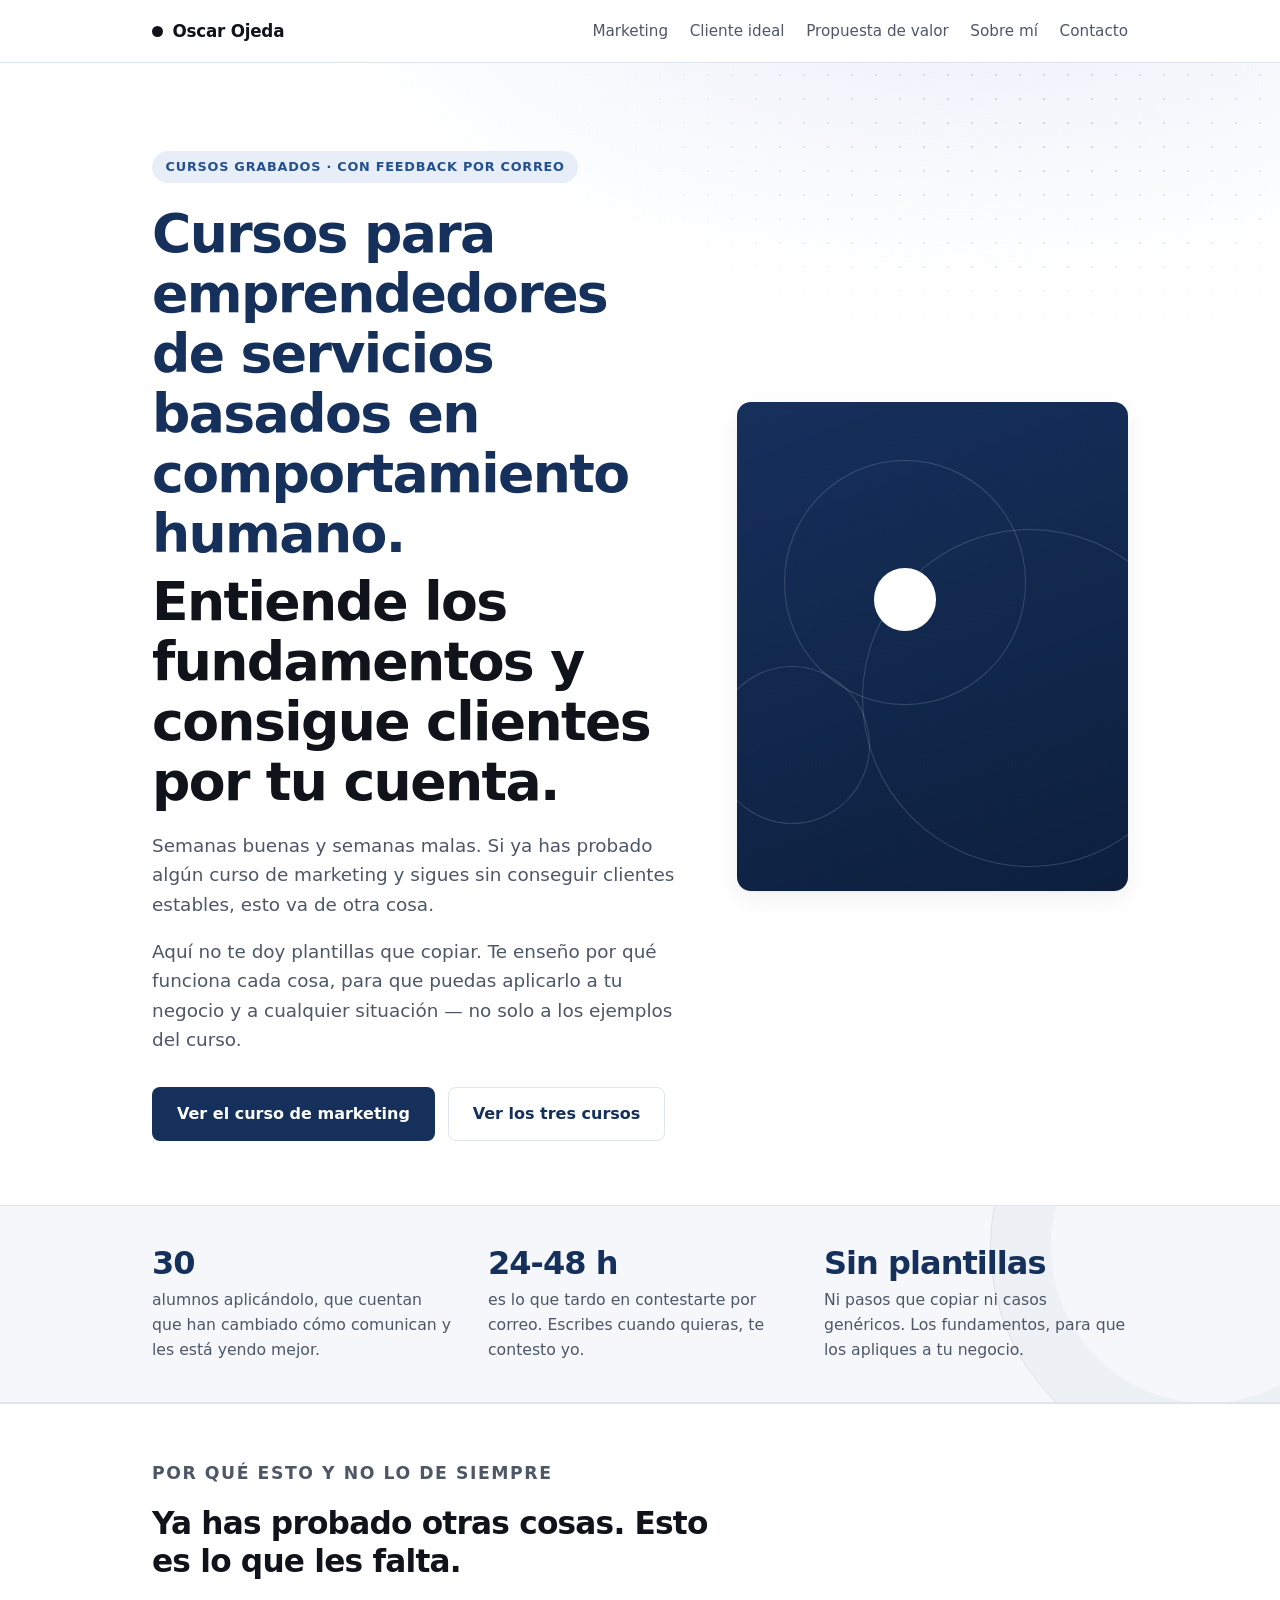
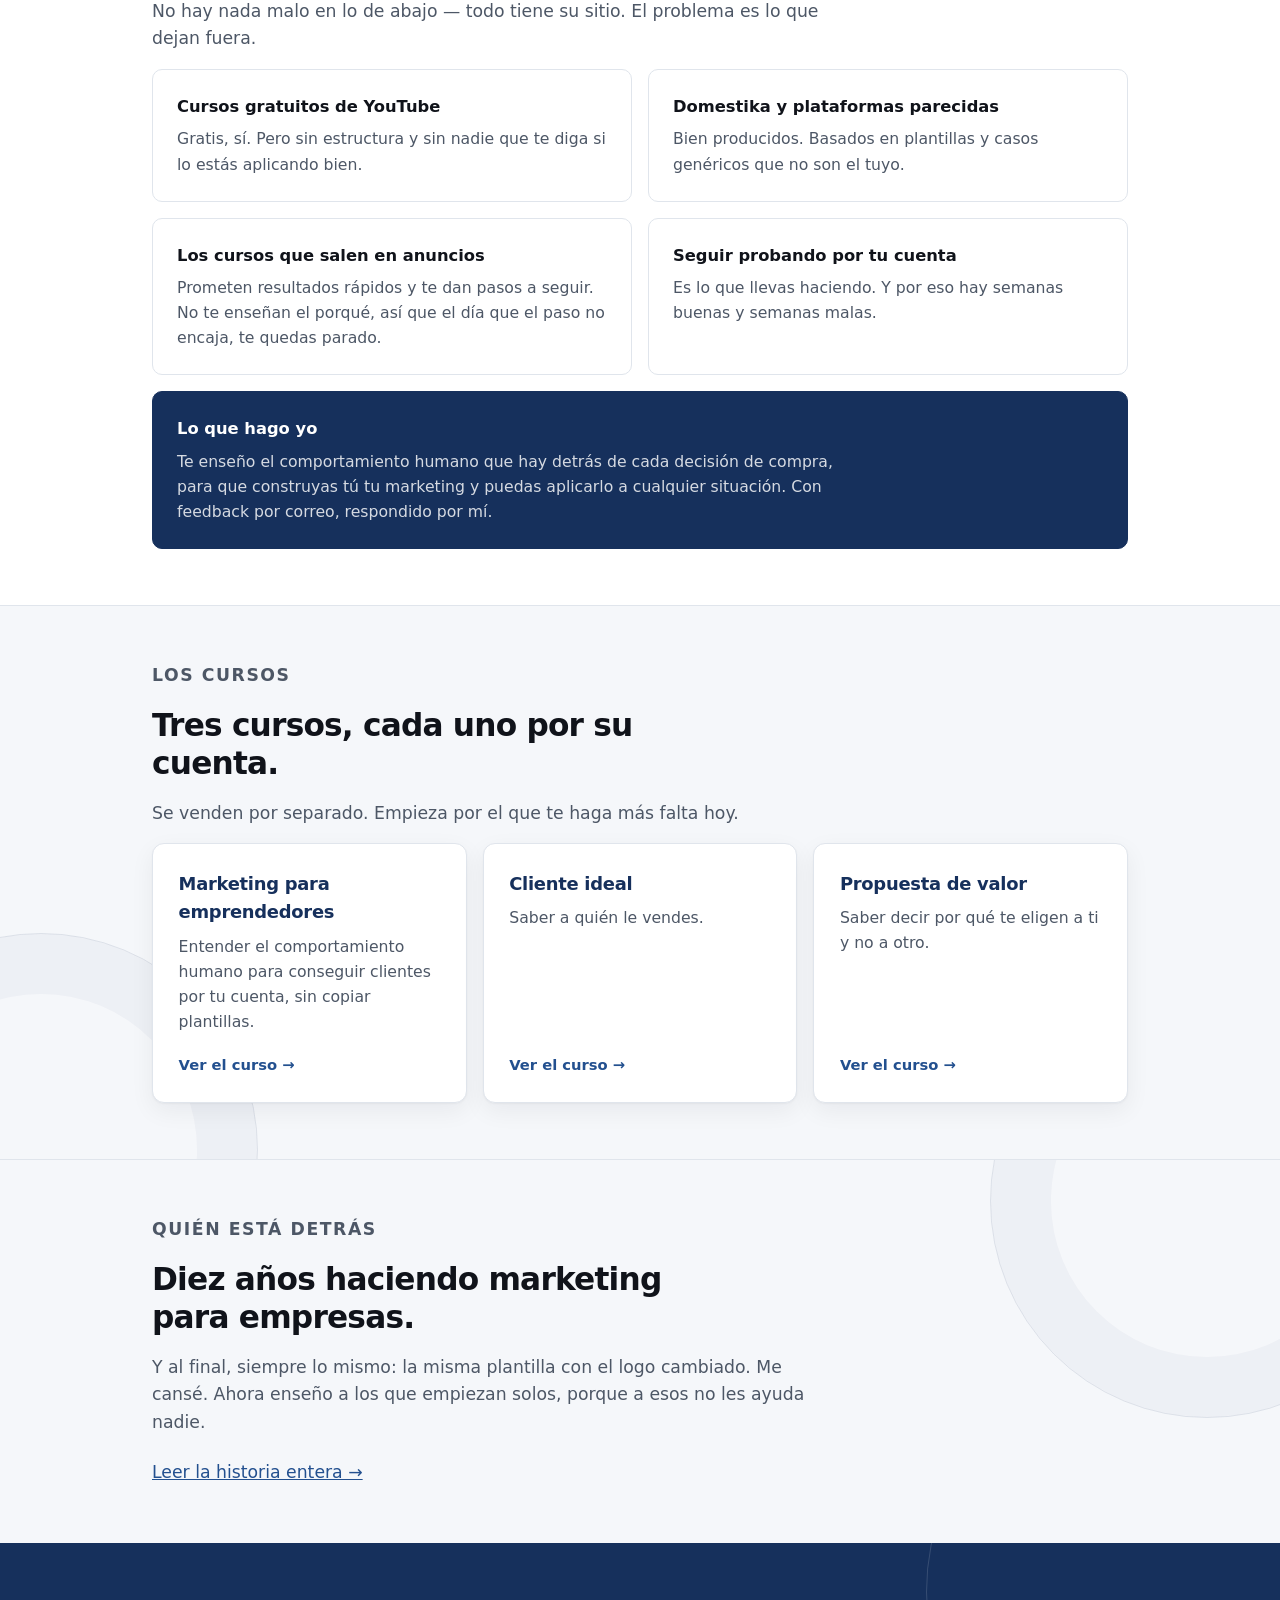
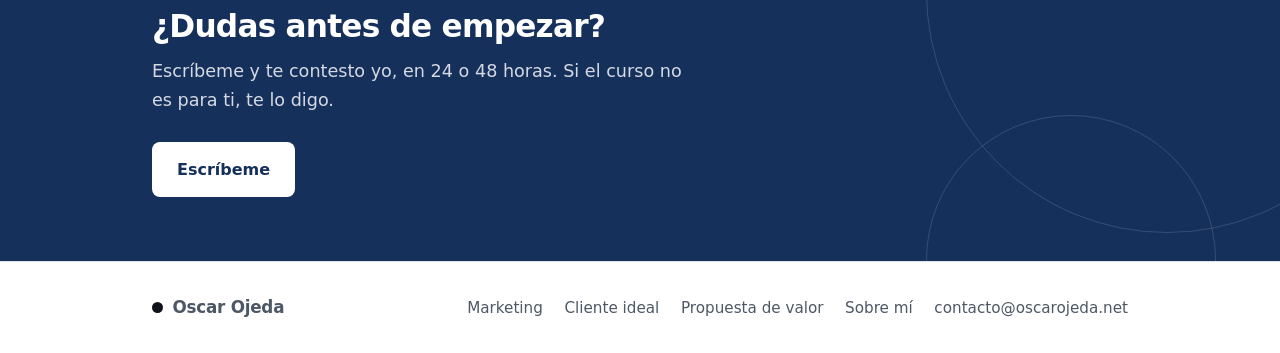
==== commit c75e8e1e: "Vuelta a la web de antes del rediseño Por decisión de Oscar, la web vuelve a como estaba el 10 de se" ====
--- a/index.html
+++ b/index.html
@@ -17,28 +17,13 @@
           <span class="punto"></span>
           Oscar Ojeda
         </a>
-
-        <nav class="menu-ancho">
+        <nav>
           <a href="curso-marketing.html">Marketing</a>
           <a href="curso-cliente-ideal.html">Cliente ideal</a>
           <a href="curso-propuesta-de-valor.html">Propuesta de valor</a>
           <a href="sobre-mi.html">Sobre mí</a>
+          <a href="contacto.html">Contacto</a>
         </nav>
-
-        <a class="boton-cabecera" href="contacto.html">Escríbeme</a>
-
-        <details class="menu-movil">
-          <summary><svg class="barras" width="20" height="20" viewBox="0 0 20 20" fill="none" stroke="currentColor" stroke-width="1.8" stroke-linecap="round" aria-hidden="true"><path d="M3 6h14M3 10h14M3 14h14"/></svg><svg class="aspa" width="20" height="20" viewBox="0 0 20 20" fill="none" stroke="currentColor" stroke-width="1.8" stroke-linecap="round" aria-hidden="true"><path d="M5 5l10 10M15 5L5 15"/></svg> Menú</summary>
-          <nav>
-            <a class="activo" href="index.html">Inicio</a>
-            <a href="curso-marketing.html">Marketing</a>
-            <a href="curso-cliente-ideal.html">Cliente ideal</a>
-            <a href="curso-propuesta-de-valor.html">Propuesta de valor</a>
-            <a href="sobre-mi.html">Sobre mí</a>
-            <a href="contacto.html">Contacto</a>
-            <a class="correo-menu" href="mailto:contacto@oscarojeda.net">contacto@oscarojeda.net</a>
-          </nav>
-        </details>
       </div>
     </div>
   </header>
@@ -50,37 +35,23 @@
       <div class="contenedor">
         <div class="hero-rejilla">
           <div>
-            <span class="etiqueta">Curso grabado · con feedback por correo</span>
-            <h1>El curso de marketing que no te da plantillas.</h1>
-            <p>Te enseño a entender el comportamiento humano para que puedas conseguir clientes por tu cuenta, en cualquier situación.</p>
+            <span class="etiqueta">Cursos grabados · con feedback por correo</span>
+            <h1>
+              Cursos para emprendedores de servicios basados en comportamiento humano.
+              <span class="remate">Entiende los fundamentos y consigue clientes por tu cuenta.</span>
+            </h1>
             <p>Semanas buenas y semanas malas. Si ya has probado algún curso de marketing y sigues sin conseguir clientes estables, esto va de otra cosa.</p>
+            <p>Aquí no te doy plantillas que copiar. Te enseño por qué funciona cada cosa, para que puedas aplicarlo a tu negocio y a cualquier situación — no solo a los ejemplos del curso.</p>
             <div class="botones">
               <a class="boton boton-primario" href="curso-marketing.html">Ver el curso de marketing</a>
               <a class="boton boton-secundario" href="#cursos">Ver los tres cursos</a>
             </div>
           </div>
-
-          <div class="marco-ficha">
-            <div class="ficha-curso">
-              <div class="ficha-cabeza">
-                <p class="titulillo">Curso grabado</p>
-                <span class="marbete">5 lecciones</span>
-              </div>
-              <h2 class="ficha-titulo">Marketing para emprendedores</h2>
-              <div class="raya"></div>
-              <ol class="indice">
-                <li>Por qué compra la gente</li>
-                <li>A quién le hablas</li>
-                <li>Qué le dices</li>
-                <li>Dónde y cómo lo dices</li>
-                <li>Cómo lo afinas</li>
-              </ol>
-              <div class="raya"></div>
-              <div class="ficha-pie">
-                <span class="inicial" aria-hidden="true">O</span>
-                <p><strong>Feedback por correo, sin límite.</strong> Te contesto yo en 24-48 horas.</p>
-              </div>
-            </div>
+          <div class="figura">
+            <span class="aro-1"></span>
+            <span class="aro-2"></span>
+            <span class="aro-3"></span>
+            <span class="lleno"></span>
           </div>
         </div>
       </div>
@@ -130,10 +101,7 @@
             <p>Es lo que llevas haciendo. Y por eso hay semanas buenas y semanas malas.</p>
           </div>
           <div class="alternativa propia">
-            <div class="titulo-propia">
-              <span class="punto"></span>
-              <h3>Lo que hago yo</h3>
-            </div>
+            <h3>Lo que hago yo</h3>
             <p>Te enseño el comportamiento humano que hay detrás de cada decisión de compra, para que construyas tú tu marketing y puedas aplicarlo a cualquier situación. Con feedback por correo, respondido por mí.</p>
           </div>
         </div>
@@ -149,50 +117,20 @@
         <div class="lista-cursos">
 
           <a class="curso" href="curso-marketing.html">
-            <p class="titulillo">Curso grabado · 5 lecciones</p>
             <h3>Marketing para emprendedores</h3>
-            <dl class="viaje">
-              <div>
-                <dt>Llegas con</dt>
-                <dd>La agenda irregular, semanas buenas y malas, y escaldado de cursos de marketing de redes que no te funcionaron.</dd>
-              </div>
-              <div>
-                <dt>Sales con</dt>
-                <dd>Entender por qué compra la gente y ser capaz de aplicarlo a tu negocio por tu cuenta, en cualquier situación.</dd>
-              </div>
-            </dl>
+            <p>Entender el comportamiento humano para conseguir clientes por tu cuenta, sin copiar plantillas.</p>
             <span class="flecha">Ver el curso →</span>
           </a>
 
           <a class="curso" href="curso-cliente-ideal.html">
-            <p class="titulillo">Curso grabado</p>
             <h3>Cliente ideal</h3>
-            <dl class="viaje">
-              <div>
-                <dt>Llegas con</dt>
-                <dd>No saber a quién vender.</dd>
-              </div>
-              <div>
-                <dt>Sales con</dt>
-                <dd>Tu cliente definido.</dd>
-              </div>
-            </dl>
+            <p>Saber a quién le vendes.</p>
             <span class="flecha">Ver el curso →</span>
           </a>
 
           <a class="curso" href="curso-propuesta-de-valor.html">
-            <p class="titulillo">Curso grabado</p>
             <h3>Propuesta de valor</h3>
-            <dl class="viaje">
-              <div>
-                <dt>Llegas con</dt>
-                <dd>No saber por qué te eligen.</dd>
-              </div>
-              <div>
-                <dt>Sales con</dt>
-                <dd>Tu frase.</dd>
-              </div>
-            </dl>
+            <p>Saber decir por qué te eligen a ti y no a otro.</p>
             <span class="flecha">Ver el curso →</span>
           </a>
 
@@ -203,20 +141,10 @@
     <!-- Quién está detrás -->
     <section class="bloque suave">
       <div class="contenedor">
-        <div class="detras-rejilla">
-          <div class="hueco-foto">
-            <span class="punto"></span>
-            <span class="rotulo">[Foto de Oscar]</span>
-            <span>Retrato real. Aquí no va una foto de banco.</span>
-          </div>
-          <div>
-            <p class="titulillo">Quién está detrás</p>
-            <h2>Diez años haciendo marketing para empresas.</h2>
-            <p>Y al final, siempre lo mismo: la misma plantilla con el logo cambiado. Me cansé. Ahora enseño a los que empiezan solos, porque a esos no les ayuda nadie.</p>
-            <p>Y los correos los contesto yo. No hay un equipo detrás.</p>
-            <p style="margin-top:1.4rem"><a href="sobre-mi.html">Leer la historia entera →</a></p>
-          </div>
-        </div>
+        <p class="titulillo">Quién está detrás</p>
+        <h2>Diez años haciendo marketing para empresas.</h2>
+        <p>Y al final, siempre lo mismo: la misma plantilla con el logo cambiado. Me cansé. Ahora enseño a los que empiezan solos, porque a esos no les ayuda nadie.</p>
+        <p style="margin-top:1.4rem"><a href="sobre-mi.html">Leer la historia entera →</a></p>
       </div>
     </section>
 
@@ -245,14 +173,8 @@
           <a href="curso-cliente-ideal.html">Cliente ideal</a>
           <a href="curso-propuesta-de-valor.html">Propuesta de valor</a>
           <a href="sobre-mi.html">Sobre mí</a>
-          <a href="contacto.html">Contacto</a>
+          <a href="contacto.html">contacto@oscarojeda.net</a>
         </nav>
-        <a href="mailto:contacto@oscarojeda.net">contacto@oscarojeda.net</a>
-      </div>
-      <div class="raya-pie"></div>
-      <div class="letra-pequena">
-        <span>© 2026 Oscar Ojeda</span>
-        <span>Cursos grabados para emprendedores de servicios</span>
       </div>
     </div>
   </footer>
--- a/estilos.css
+++ b/estilos.css
@@ -1,44 +1,16 @@
 /* Estilos comunes de la web de Oscar Ojeda.
    Un solo sitio para todo: cambiar un color aquí lo cambia en las seis páginas. */
-
-/* ---------- La letra ----------
-
-   Geist, licencia SIL Open Font License, guardada en fuentes/ dentro del
-   propio proyecto. No se enlaza desde el servidor de nadie: el día que lo
-   muevan, la web se seguiría viendo igual.
-
-   Dos pesos y no más: 400 para el texto, 600 para los titulares. Cada
-   archivo son 40 KB, y con estos dos hay contraste de sobra.
-
-   font-display: swap significa que el texto se lee con la letra del
-   sistema mientras Geist se descarga, en vez de quedarse invisible. */
-
-@font-face {
-  font-family: "Geist";
-  src: url("fuentes/Geist-Regular.woff2") format("woff2");
-  font-weight: 400;
-  font-style: normal;
-  font-display: swap;
-}
-
-@font-face {
-  font-family: "Geist";
-  src: url("fuentes/Geist-SemiBold.woff2") format("woff2");
-  font-weight: 600;
-  font-style: normal;
-  font-display: swap;
-}
 
 :root {
   color-scheme: light;
   --fondo: #ffffff;
-  --fondo-suave: #f6f7f9;
-  --texto: #0f1420;
-  --texto-suave: #525d6e;
-  --azul: #14305e;
-  --azul-medio: #1e4a8f;
-  --azul-claro: #e9eef7;
-  --linea: #e3e7ed;
+  --fondo-suave: #f5f7fa;
+  --texto: #10131a;
+  --texto-suave: #4d5766;
+  --azul: #16305c;
+  --azul-medio: #23508f;
+  --azul-claro: #e8eef8;
+  --linea: #e0e5ec;
   --sombra: 0 1px 2px rgba(16, 19, 26, 0.04), 0 8px 24px rgba(16, 19, 26, 0.06);
 }
 
@@ -48,7 +20,7 @@
 body {
   background: var(--fondo);
   color: var(--texto);
-  font-family: "Geist", system-ui, -apple-system, "Segoe UI", Roboto, "Helvetica Neue", Arial, sans-serif;
+  font-family: system-ui, -apple-system, "Segoe UI", Roboto, "Helvetica Neue", Arial, sans-serif;
   font-size: 17px;
   line-height: 1.6;
   -webkit-font-smoothing: antialiased;
@@ -60,14 +32,12 @@
 
 /* ---------- Cabecera y pie ---------- */
 
-/* Fondo sólido y sin desenfoque. Además de ser decoración de más, el
-   desenfoque hacía que el panel del menú se colocara dentro de la cabecera
-   en vez de sobre toda la pantalla. */
 header {
   border-bottom: 1px solid var(--linea);
   position: sticky;
   top: 0;
-  background: var(--fondo);
+  background: rgba(255, 255, 255, 0.92);
+  backdrop-filter: blur(8px);
   z-index: 10;
 }
 
@@ -97,99 +67,10 @@
   flex-shrink: 0;
 }
 
-/* Menú de pantallas anchas: los enlaces en línea. */
-
-.menu-ancho { display: flex; gap: 1.35rem; font-size: 0.95rem; }
-.menu-ancho a { color: var(--texto-suave); text-decoration: none; white-space: nowrap; }
-.menu-ancho a:hover { color: var(--azul-medio); }
-.menu-ancho a.activo { color: var(--azul); font-weight: 600; }
-
-.boton-cabecera {
-  display: inline-flex;
-  align-items: center;
-  height: 44px;
-  padding: 0 1rem;
-  border-radius: 8px;
-  border: 1px solid var(--linea);
-  background: var(--fondo);
-  color: var(--azul);
-  font-weight: 600;
-  font-size: 0.95rem;
-  text-decoration: none;
-  white-space: nowrap;
-}
-
-.boton-cabecera:hover { border-color: var(--azul); }
-
-/* Menú de pantallas estrechas. Es un <details>: el navegador ya sabe abrirlo
-   y cerrarlo, se maneja con el teclado y los lectores de pantalla lo anuncian.
-   Por eso no hace falta ni una línea de JavaScript. */
-
-.menu-movil { display: none; }
-
-/* La marca y el botón se quedan por encima del panel, para que la cabecera
-   siga visible y se pueda cerrar el menú desde donde se abrió. */
-.barra .marca, .menu-movil > summary { position: relative; z-index: 1; }
-
-.menu-movil > summary {
-  display: inline-flex;
-  align-items: center;
-  gap: 0.5rem;
-  height: 44px;
-  padding: 0 0.9rem;
-  border-radius: 8px;
-  border: 1px solid var(--linea);
-  background: var(--fondo);
-  color: var(--azul);
-  font-weight: 600;
-  font-size: 0.95rem;
-  cursor: pointer;
-  list-style: none;
-}
-
-/* Quitar el triángulo que el navegador pone por defecto. */
-.menu-movil > summary::-webkit-details-marker { display: none; }
-.menu-movil > summary::marker { content: ""; }
-
-.menu-movil > summary .barras,
-.menu-movil > summary .aspa { display: block; }
-.menu-movil[open] > summary .barras { display: none; }
-.menu-movil:not([open]) > summary .aspa { display: none; }
-
-.menu-movil > nav {
-  position: fixed;
-  inset: 0;
-  background: var(--fondo);
-  padding: 5.5rem 1.5rem 2rem;
-  overflow-y: auto;
-  display: flex;
-  flex-direction: column;
-}
-
-.menu-movil > nav a {
-  display: flex;
-  align-items: center;
-  justify-content: space-between;
-  padding: 1.05rem 0;
-  border-bottom: 1px solid var(--linea);
-  color: var(--texto);
-  text-decoration: none;
-  font-size: 1.35rem;
-  font-weight: 600;
-  letter-spacing: -0.02em;
-}
-
-.menu-movil > nav a:hover { color: var(--azul-medio); }
-.menu-movil > nav a.activo { color: var(--azul); }
-
-.menu-movil > nav .correo-menu {
-  margin-top: auto;
-  padding-top: 1.5rem;
-  border-bottom: 0;
-  font-size: 1rem;
-  font-weight: 600;
-  color: var(--azul-medio);
-}
+.barra nav { display: flex; gap: 1.35rem; font-size: 0.95rem; }
+.barra nav a { color: var(--texto-suave); text-decoration: none; white-space: nowrap; }
+.barra nav a:hover { color: var(--azul-medio); }
+.barra nav a.activo { color: var(--azul); font-weight: 600; }
 
 footer {
   padding: 2rem 0;
@@ -198,22 +79,7 @@
   font-size: 0.92rem;
 }
 
-footer .barra { padding: 0 0 1.5rem; flex-wrap: wrap; gap: 1.5rem; }
-footer .marca { font-size: 1rem; }
-footer .barra > a[href^="mailto:"] { color: var(--azul-medio); font-weight: 600; text-decoration: none; }
-footer .barra > a[href^="mailto:"]:hover { text-decoration: underline; }
-
-.raya-pie { height: 1px; background: var(--linea); }
-
-.letra-pequena {
-  display: flex;
-  justify-content: space-between;
-  flex-wrap: wrap;
-  gap: 0.6rem;
-  padding-top: 1.5rem;
-  font-size: 0.9rem;
-  color: var(--texto-suave);
-}
+footer .barra { padding: 0; flex-wrap: wrap; }
 footer nav { display: flex; gap: 1.2rem; flex-wrap: wrap; }
 footer nav a { color: var(--texto-suave); text-decoration: none; }
 footer nav a:hover { color: var(--azul-medio); }
@@ -230,7 +96,7 @@
   font-size: clamp(2rem, 4.2vw, 3rem);
   line-height: 1.12;
   letter-spacing: -0.03em;
-  font-weight: 600;
+  font-weight: 650;
   margin: 0 0 1.2rem;
   color: var(--azul);
   max-width: 22ch;
@@ -240,7 +106,7 @@
   font-size: clamp(1.45rem, 2.8vw, 1.95rem);
   line-height: 1.22;
   letter-spacing: -0.025em;
-  font-weight: 600;
+  font-weight: 650;
   margin: 0 0 1.1rem;
   color: var(--texto);
   max-width: 26ch;
@@ -320,15 +186,15 @@
 
 .hero {
   padding: 5.5rem 0 4rem;
-  background: var(--fondo);
+  background:
+    radial-gradient(60rem 30rem at 75% -10%, var(--azul-claro), transparent 70%),
+    var(--fondo);
 }
 
 .hero-rejilla {
   display: grid;
   grid-template-columns: 1.15fr 0.85fr;
   gap: 3.5rem;
-  /* Con un solo hijo (la fase 4 traera la ficha del curso) el hero ocupa
-     su columna y no deja un hueco raro. */
   align-items: center;
 }
 
@@ -344,9 +210,34 @@
 
 .hero p:last-of-type { margin-bottom: 2rem; }
 
-/* Aquí estaba .figura, el rectángulo azul con aros que ocupaba el mejor
-   sitio de la portada sin decir nada. Su hueco lo ocupa ahora la ficha del
-   curso, que sí cuenta algo. */
+.figura {
+  position: relative;
+  aspect-ratio: 4 / 5;
+  border-radius: 14px;
+  background: linear-gradient(160deg, var(--azul) 0%, #0d1f3d 100%);
+  overflow: hidden;
+  box-shadow: var(--sombra);
+}
+
+.figura span {
+  position: absolute;
+  border-radius: 50%;
+  border: 1px solid rgba(255, 255, 255, 0.16);
+}
+
+.aro-1 { width: 62%; height: 0; padding-bottom: 62%; top: 12%; left: 12%; }
+.aro-2 { width: 86%; height: 0; padding-bottom: 86%; top: 26%; left: 32%; }
+.aro-3 { width: 40%; height: 0; padding-bottom: 40%; top: 54%; left: -6%; }
+
+.figura .lleno {
+  width: 16%;
+  height: 0;
+  padding-bottom: 16%;
+  top: 34%;
+  left: 35%;
+  background: #ffffff;
+  border: 0;
+}
 
 /* ---------- Portada: pruebas ---------- */
 
@@ -361,7 +252,7 @@
 
 .prueba .cifra {
   font-size: 2rem;
-  font-weight: 600;
+  font-weight: 650;
   letter-spacing: -0.03em;
   color: var(--azul);
   line-height: 1.1;
@@ -373,163 +264,27 @@
 
 /* ---------- Portada: alternativas ---------- */
 
-/* Lista con lineas finas en vez de rejilla de tarjetas: menos cajas y la
-   misma informacion. El azul queda reservado para la ultima, la propia. */
-
-.alternativas { display: flex; flex-direction: column; }
+.alternativas { display: grid; grid-template-columns: repeat(2, 1fr); gap: 1rem; }
 
 .alternativa {
-  display: grid;
-  grid-template-columns: 14rem minmax(0, 1fr);
-  gap: 2rem;
-  padding: 1.35rem 0;
-  border-top: 1px solid var(--linea);
-}
-
-.alternativa:last-of-type { border-bottom: 1px solid var(--linea); }
-.alternativa h3 { font-size: 1.05rem; font-weight: 600; margin: 0; }
-.alternativa p { margin: 0; color: var(--texto-suave); font-size: 1.02rem; }
-
-.alternativa.propia {
-  display: flex;
-  flex-direction: column;
-  gap: 0.6rem;
-  margin-top: 2rem;
-  padding: 2rem;
-  background: var(--azul);
-  border: 0;
-  border-radius: 12px;
-  color: #ffffff;
-}
-
-.alternativa.propia .titulo-propia { display: flex; align-items: center; gap: 0.7rem; }
-.alternativa.propia .punto { background: #ffffff; }
-.alternativa.propia h3 { color: #ffffff; font-size: 1.15rem; }
-.alternativa.propia p { color: rgba(255, 255, 255, 0.84); }
-
-
-/* ---------- La ficha del curso ----------
-
-   Ocupa el sitio donde estaba la figura decorativa. Ensena de que se
-   compone el curso: las cinco lecciones y como funciona el feedback. */
-
-.marco-ficha { background: var(--fondo-suave); border-radius: 20px; padding: 1.5rem; }
-
-.ficha-curso {
+  padding: 1.5rem;
   background: var(--fondo);
   border: 1px solid var(--linea);
-  border-radius: 14px;
-  padding: 1.6rem;
-  box-shadow: var(--sombra);
-}
-
-/* El rotulillo y la etiqueta comparten fila; el titulo se queda con el
-   ancho entero, que si no se parte en dos lineas cortas. */
-/* El rotulillo no se parte nunca; si no cabe junto a la etiqueta, la
-   etiqueta baja a la linea siguiente. Asi en el movil la tarjeta puede
-   encoger hasta el ancho de la pantalla. */
-.ficha-cabeza { display: flex; align-items: center; justify-content: space-between; gap: 0.6rem 1rem; flex-wrap: wrap; }
-.ficha-cabeza .titulillo { margin: 0; white-space: nowrap; }
-
-.ficha-titulo {
-  font-size: 1.2rem;
-  margin: 0.7rem 0 0;
-  color: var(--texto);
-  max-width: none;
-  letter-spacing: -0.015em;
-}
-
-.marbete {
-  font-size: 0.82rem;
-  font-weight: 600;
-  color: var(--azul);
-  background: var(--azul-claro);
-  border-radius: 100px;
-  padding: 0.3rem 0.7rem;
-  white-space: nowrap;
-  flex-shrink: 0;
-}
-
-.raya { height: 1px; background: var(--linea); margin: 1.2rem 0; }
-
-.indice { margin: 0; padding: 0; list-style: none; counter-reset: paso; }
-
-.indice li {
-  counter-increment: paso;
-  display: flex;
-  align-items: center;
-  gap: 0.85rem;
-  font-size: 1rem;
-  font-weight: 600;
-  color: var(--texto);
-  padding: 0.42rem 0;
-}
-
-/* El punto de la marca, trabajando: es la numeracion de las lecciones. */
-.indice li::before {
-  content: counter(paso);
-  width: 1.85rem;
-  height: 1.85rem;
-  border-radius: 50%;
-  background: var(--texto);
+  border-radius: 10px;
+}
+
+.alternativa h3 { font-size: 1.02rem; font-weight: 600; margin: 0 0 0.4rem; }
+.alternativa p { margin: 0; color: var(--texto-suave); font-size: 0.98rem; }
+
+.alternativa.propia {
+  background: var(--azul);
+  border-color: var(--azul);
   color: #ffffff;
-  font-size: 0.8rem;
-  font-weight: 600;
-  display: flex;
-  align-items: center;
-  justify-content: center;
-  flex-shrink: 0;
-}
-
-.ficha-pie { display: flex; align-items: center; gap: 0.75rem; }
-
-.ficha-pie .inicial {
-  width: 2.1rem;
-  height: 2.1rem;
-  border-radius: 50%;
-  background: var(--azul);
-  color: #ffffff;
-  font-size: 0.88rem;
-  font-weight: 600;
-  display: flex;
-  align-items: center;
-  justify-content: center;
-  flex-shrink: 0;
-}
-
-.ficha-pie p { margin: 0; font-size: 0.95rem; color: var(--texto-suave); }
-.ficha-pie strong { color: var(--texto); font-weight: 600; }
-
-/* ---------- Hueco para la foto de Oscar ----------
-
-   A proposito: mejor un hueco honesto que una foto de banco. Sale en
-   cuanto haya retrato de verdad. */
-
-.hueco-foto {
-  display: flex;
-  flex-direction: column;
-  align-items: center;
-  justify-content: center;
-  gap: 0.6rem;
-  text-align: center;
-  min-height: 22rem;
-  background: var(--azul-claro);
-  border-radius: 16px;
-  padding: 2rem;
-}
-
-.hueco-foto .punto { width: 15px; height: 15px; }
-.hueco-foto span { font-size: 0.95rem; color: var(--texto-suave); max-width: 15rem; }
-.hueco-foto .rotulo { color: var(--azul); font-weight: 600; }
-
-/* ---------- Quien esta detras ---------- */
-
-.detras-rejilla {
-  display: grid;
-  grid-template-columns: 20rem minmax(0, 1fr);
-  gap: 3.5rem;
-  align-items: center;
-}
+  grid-column: 1 / -1;
+}
+
+.alternativa.propia h3 { color: #ffffff; }
+.alternativa.propia p { color: rgba(255, 255, 255, 0.82); }
 
 /* ---------- Tarjetas de curso ---------- */
 
@@ -551,48 +306,30 @@
 
 .curso:hover { border-color: var(--azul-medio); }
 
-.curso .titulillo { margin: 0 0 0.3rem; }
-
 .curso h3 {
-  font-size: 1.2rem;
-  font-weight: 600;
-  margin: 0 0 1.2rem;
+  font-size: 1.12rem;
+  font-weight: 600;
+  margin: 0 0 0.4rem;
   color: var(--azul);
   letter-spacing: -0.015em;
 }
 
-/* Con que llegas y con que sales, que es lo que de verdad ayuda a elegir.
-   Sale del apartado "Los cursos" de marca.md. */
-
-.viaje { display: flex; flex-direction: column; gap: 0.9rem; flex-grow: 1; }
-
-.viaje div { padding-top: 0.9rem; border-top: 1px solid var(--linea); }
-
-.viaje dt {
-  font-size: 0.78rem;
-  font-weight: 600;
-  letter-spacing: 0.06em;
-  text-transform: uppercase;
+.curso p {
+  margin: 0 0 1.2rem;
   color: var(--texto-suave);
-  margin: 0 0 0.2rem;
-}
-
-.viaje dd { margin: 0; font-size: 0.98rem; color: var(--texto-suave); }
-
-.curso .flecha {
-  font-size: 0.95rem;
-  font-weight: 600;
-  color: var(--azul-medio);
-  margin-top: 1.2rem;
-  padding-top: 1.1rem;
-  border-top: 1px solid var(--linea);
-}
+  font-size: 0.98rem;
+  flex-grow: 1;
+}
+
+.curso .flecha { font-size: 0.92rem; font-weight: 600; color: var(--azul-medio); }
 
 /* ---------- Páginas de curso ---------- */
 
 .cabecera-curso {
   padding: 2rem 0 3.5rem;
-  background: var(--fondo);
+  background:
+    radial-gradient(55rem 26rem at 70% -20%, var(--azul-claro), transparent 70%),
+    var(--fondo);
 }
 
 .cabecera-curso .entradilla {
@@ -624,7 +361,7 @@
   background: var(--azul);
   color: #ffffff;
   font-size: 0.92rem;
-  font-weight: 600;
+  font-weight: 650;
   display: flex;
   align-items: center;
   justify-content: center;
@@ -641,94 +378,6 @@
 .leccion p { margin: 0; font-size: 1rem; color: var(--texto-suave); }
 
 .nota-lecciones { margin-top: 1.5rem; }
-
-
-/* ---------- Paginas de curso: el par dolor / deseo ----------
-
-   Se leen de una vez, uno al lado del otro. El dolor primero: el cliente y
-   su problema van antes que el servicio. */
-
-.par { display: grid; grid-template-columns: repeat(2, minmax(0, 1fr)); gap: 1.25rem; align-items: stretch; }
-
-.par > * { margin: 0; }
-
-.llegas {
-  background: var(--fondo);
-  border: 1px solid var(--linea);
-  border-radius: 14px;
-  padding: 2rem;
-}
-
-.sales {
-  background: var(--azul);
-  border-radius: 14px;
-  padding: 2rem;
-  color: #ffffff;
-}
-
-.llegas h2, .sales h2 { max-width: none; }
-.sales h2 { color: #ffffff; }
-.sales .titulillo { color: rgba(255, 255, 255, 0.76); }
-.sales p { color: rgba(255, 255, 255, 0.84); }
-.sales p strong { color: #ffffff; }
-.llegas p:last-child, .sales p:last-child { margin-bottom: 0; }
-
-/* ---------- Paginas de curso: la ficha de lo que incluye ----------
-
-   Va a la altura del contenido, no escondida al final, para que quien ya
-   se ha decidido no tenga que seguir bajando. */
-
-.curso-rejilla {
-  display: grid;
-  grid-template-columns: minmax(0, 1fr) 21rem;
-  gap: 4rem;
-  align-items: start;
-}
-
-.ficha-incluye {
-  background: var(--fondo);
-  border: 1px solid var(--linea);
-  border-radius: 14px;
-  padding: 1.75rem;
-  box-shadow: var(--sombra);
-  position: sticky;
-  top: 6rem;
-}
-
-.ficha-incluye h2 {
-  font-size: 1.25rem;
-  margin: 0 0 1.2rem;
-  color: var(--azul);
-  max-width: none;
-}
-
-.ficha-incluye .titulillo { margin: 0 0 0.3rem; }
-
-.incluye { list-style: none; margin: 0; padding: 0; display: flex; flex-direction: column; gap: 0.85rem; }
-
-.incluye li {
-  display: flex;
-  align-items: flex-start;
-  gap: 0.7rem;
-  font-size: 0.98rem;
-  color: var(--texto);
-}
-
-.incluye .visto {
-  width: 1.3rem;
-  height: 1.3rem;
-  border-radius: 50%;
-  background: var(--azul-claro);
-  color: var(--azul);
-  display: flex;
-  align-items: center;
-  justify-content: center;
-  flex-shrink: 0;
-  margin-top: 0.15rem;
-}
-
-.ficha-incluye .boton { width: 100%; text-align: center; }
-.ficha-incluye .apunte { font-size: 0.88rem; color: var(--texto-suave); text-align: center; margin: 0.8rem 0 0; }
 
 /* ---------- Bloque destacado en azul ---------- */
 
@@ -747,7 +396,7 @@
 .destacado .dato {
   display: inline-block;
   font-size: 1.9rem;
-  font-weight: 600;
+  font-weight: 650;
   letter-spacing: -0.03em;
   margin-bottom: 0.3rem;
 }
@@ -785,7 +434,7 @@
 .correo-grande {
   display: block;
   font-size: clamp(1.15rem, 3.4vw, 1.85rem);
-  font-weight: 600;
+  font-weight: 650;
   letter-spacing: -0.025em;
   color: var(--azul);
   word-break: break-word;
@@ -821,27 +470,91 @@
 .otro .flecha { font-size: 0.92rem; font-weight: 600; color: var(--azul-medio); }
 
 .volver { margin-top: 1.5rem; font-size: 0.98rem; }
-.volver a { color: var(--azul-medio); font-weight: 600; }
+.volver a { color: var(--azul-medio); font-weight: 500; }
+
+/* ---------- Fondos decorativos, dibujados con CSS ---------- */
+
+.hero, .pruebas, .cursos, .contacto, .cabecera-curso, section.bloque.suave {
+  position: relative;
+  overflow: hidden;
+}
+
+.hero > *, .pruebas > *, .cursos > *, .contacto > *,
+.cabecera-curso > *, section.bloque.suave > * {
+  position: relative;
+  z-index: 1;
+}
+
+.hero::before,
+.cabecera-curso::before {
+  content: "";
+  position: absolute;
+  inset: 0;
+  background-image: radial-gradient(circle, rgba(22, 48, 92, 0.18) 1px, transparent 1px);
+  background-size: 24px 24px;
+  -webkit-mask-image: radial-gradient(42rem 21rem at 80% 6%, #000, transparent 72%);
+  mask-image: radial-gradient(42rem 21rem at 80% 6%, #000, transparent 72%);
+  pointer-events: none;
+}
+
+.pruebas::before,
+.cursos::before,
+section.bloque.suave::before {
+  content: "";
+  position: absolute;
+  width: 27rem;
+  height: 27rem;
+  right: -9rem;
+  top: -11rem;
+  border-radius: 50%;
+  border: 1px solid rgba(22, 48, 92, 0.11);
+  box-shadow: inset 0 0 0 3.75rem rgba(22, 48, 92, 0.03);
+  pointer-events: none;
+}
+
+.cursos::before { left: -11rem; right: auto; top: auto; bottom: -13rem; }
+
+.contacto:not(.bloque)::before,
+.contacto:not(.bloque)::after {
+  content: "";
+  position: absolute;
+  border-radius: 50%;
+  border: 1px solid rgba(255, 255, 255, 0.14);
+  pointer-events: none;
+}
+
+.contacto:not(.bloque)::before { width: 30rem; height: 30rem; right: -8rem; top: -12rem; }
+.contacto:not(.bloque)::after { width: 18rem; height: 18rem; right: 4rem; bottom: -9rem; }
+
+.destacado { position: relative; overflow: hidden; }
+.destacado > * { position: relative; z-index: 1; }
+
+.destacado::before,
+.destacado::after {
+  content: "";
+  position: absolute;
+  border-radius: 50%;
+  border: 1px solid rgba(255, 255, 255, 0.15);
+  pointer-events: none;
+}
+
+.destacado::before { width: 24rem; height: 24rem; right: -7rem; top: -10rem; }
+.destacado::after { width: 14rem; height: 14rem; right: 3rem; bottom: -8rem; }
 
 /* ---------- Móvil ---------- */
 
 @media (max-width: 52rem) {
   .hero-rejilla { grid-template-columns: 1fr; gap: 2.5rem; }
+  .figura { max-width: 20rem; aspect-ratio: 1 / 1; }
   .lista-cursos { grid-template-columns: 1fr; }
-  .detras-rejilla { grid-template-columns: 1fr; gap: 2rem; }
-  .par { grid-template-columns: 1fr; }
-  .curso-rejilla { grid-template-columns: 1fr; gap: 2.5rem; }
-  .ficha-incluye { position: static; }
-  .alternativa { grid-template-columns: 1fr; gap: 0.35rem; }
+  .alternativas { grid-template-columns: 1fr; }
   .pruebas-rejilla { grid-template-columns: 1fr; gap: 1.5rem; }
   .otros { grid-template-columns: 1fr; }
-
-  /* Por debajo de este ancho los enlaces ya no caben en línea: se esconde el
-     menú ancho y aparece el botón que despliega el panel. Nunca se esconde el
-     menú sin dejar forma de abrirlo. */
-  .menu-ancho { display: none; }
-  .boton-cabecera { display: none; }
-  .menu-movil { display: block; }
+  .barra nav { gap: 1rem; font-size: 0.9rem; }
+}
+
+@media (max-width: 40rem) {
+  .barra nav { display: none; }
 }
 
 @media (max-width: 34rem) {
@@ -849,9 +562,6 @@
   .hero { padding: 3.5rem 0 3rem; }
   section.bloque { padding: 2.75rem 0; }
   .destacado { padding: 1.5rem; }
-  .marco-ficha { padding: 1.25rem; }
-  .llegas, .sales, .ficha-incluye { padding: 1.5rem; }
-  .alternativa.propia { padding: 1.5rem; }
   .boton { width: 100%; text-align: center; }
   footer .barra { flex-direction: column; align-items: flex-start; gap: 0.8rem; }
 }
